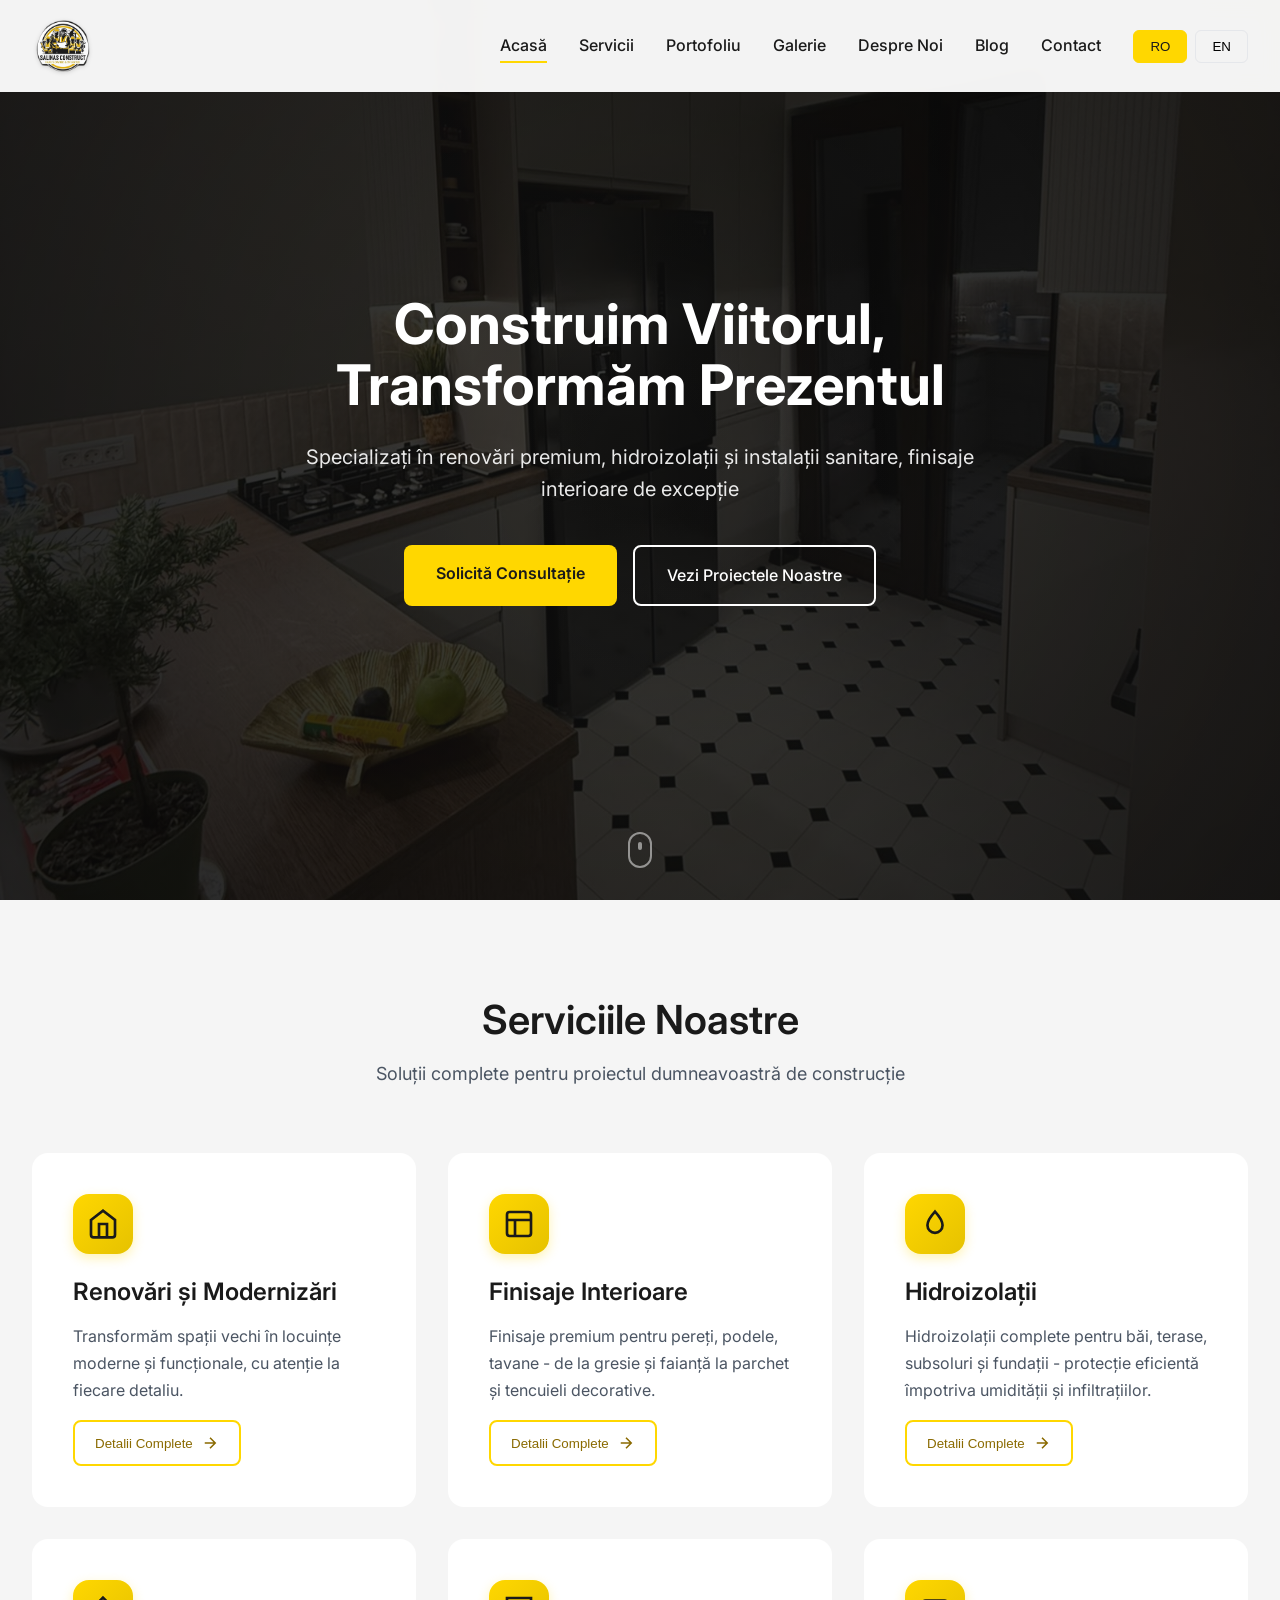
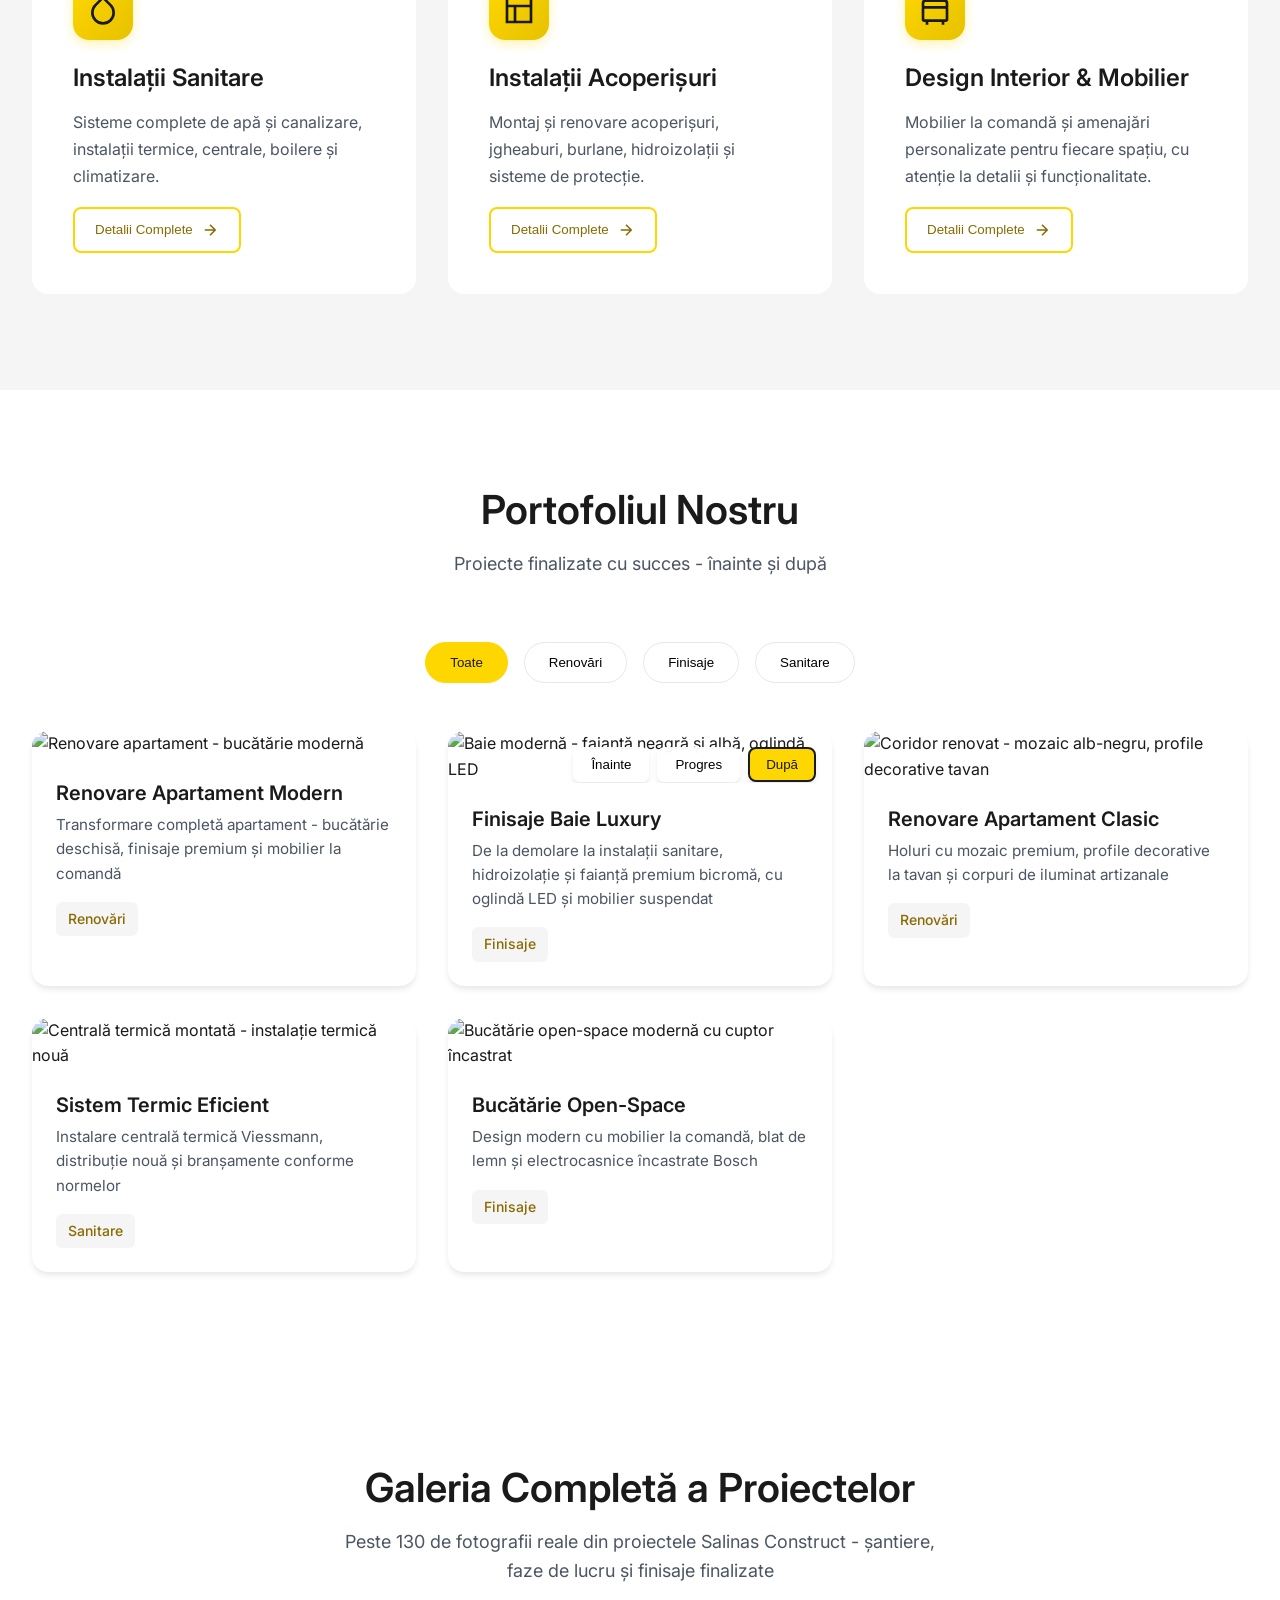
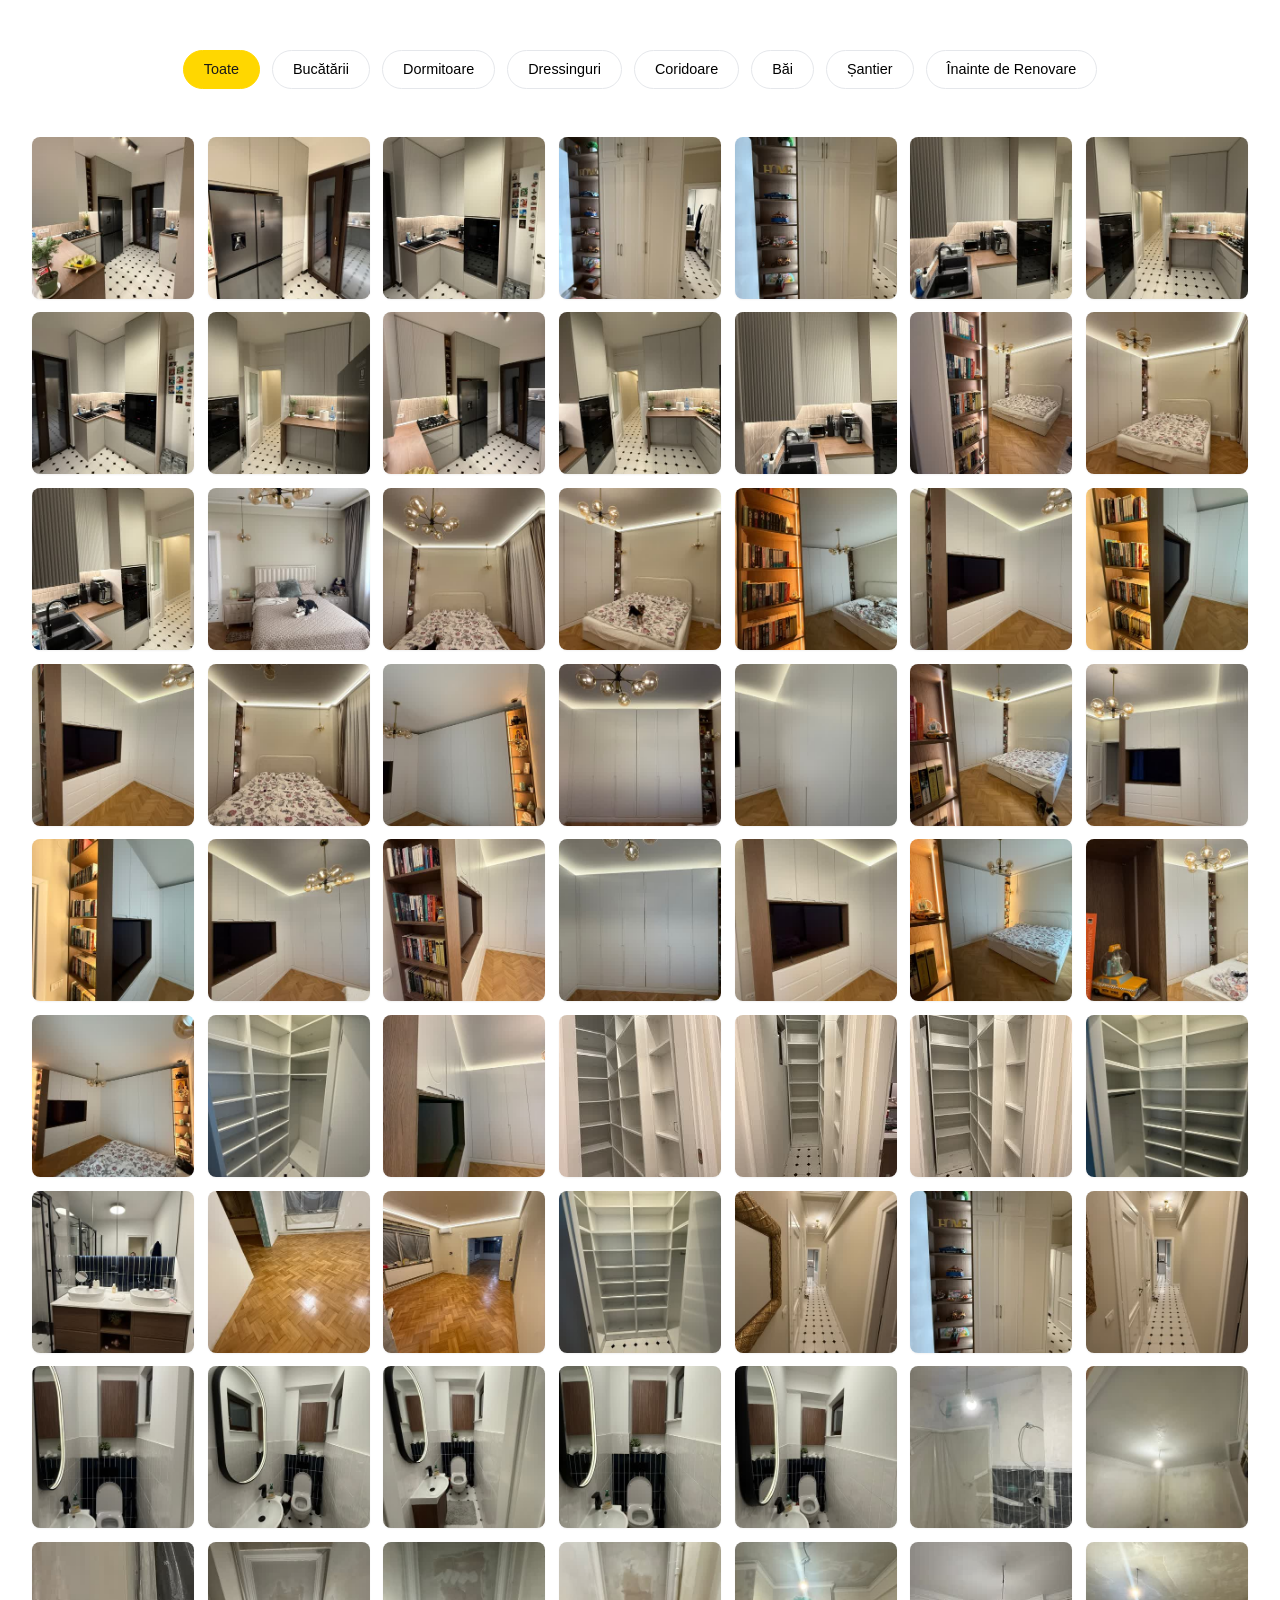
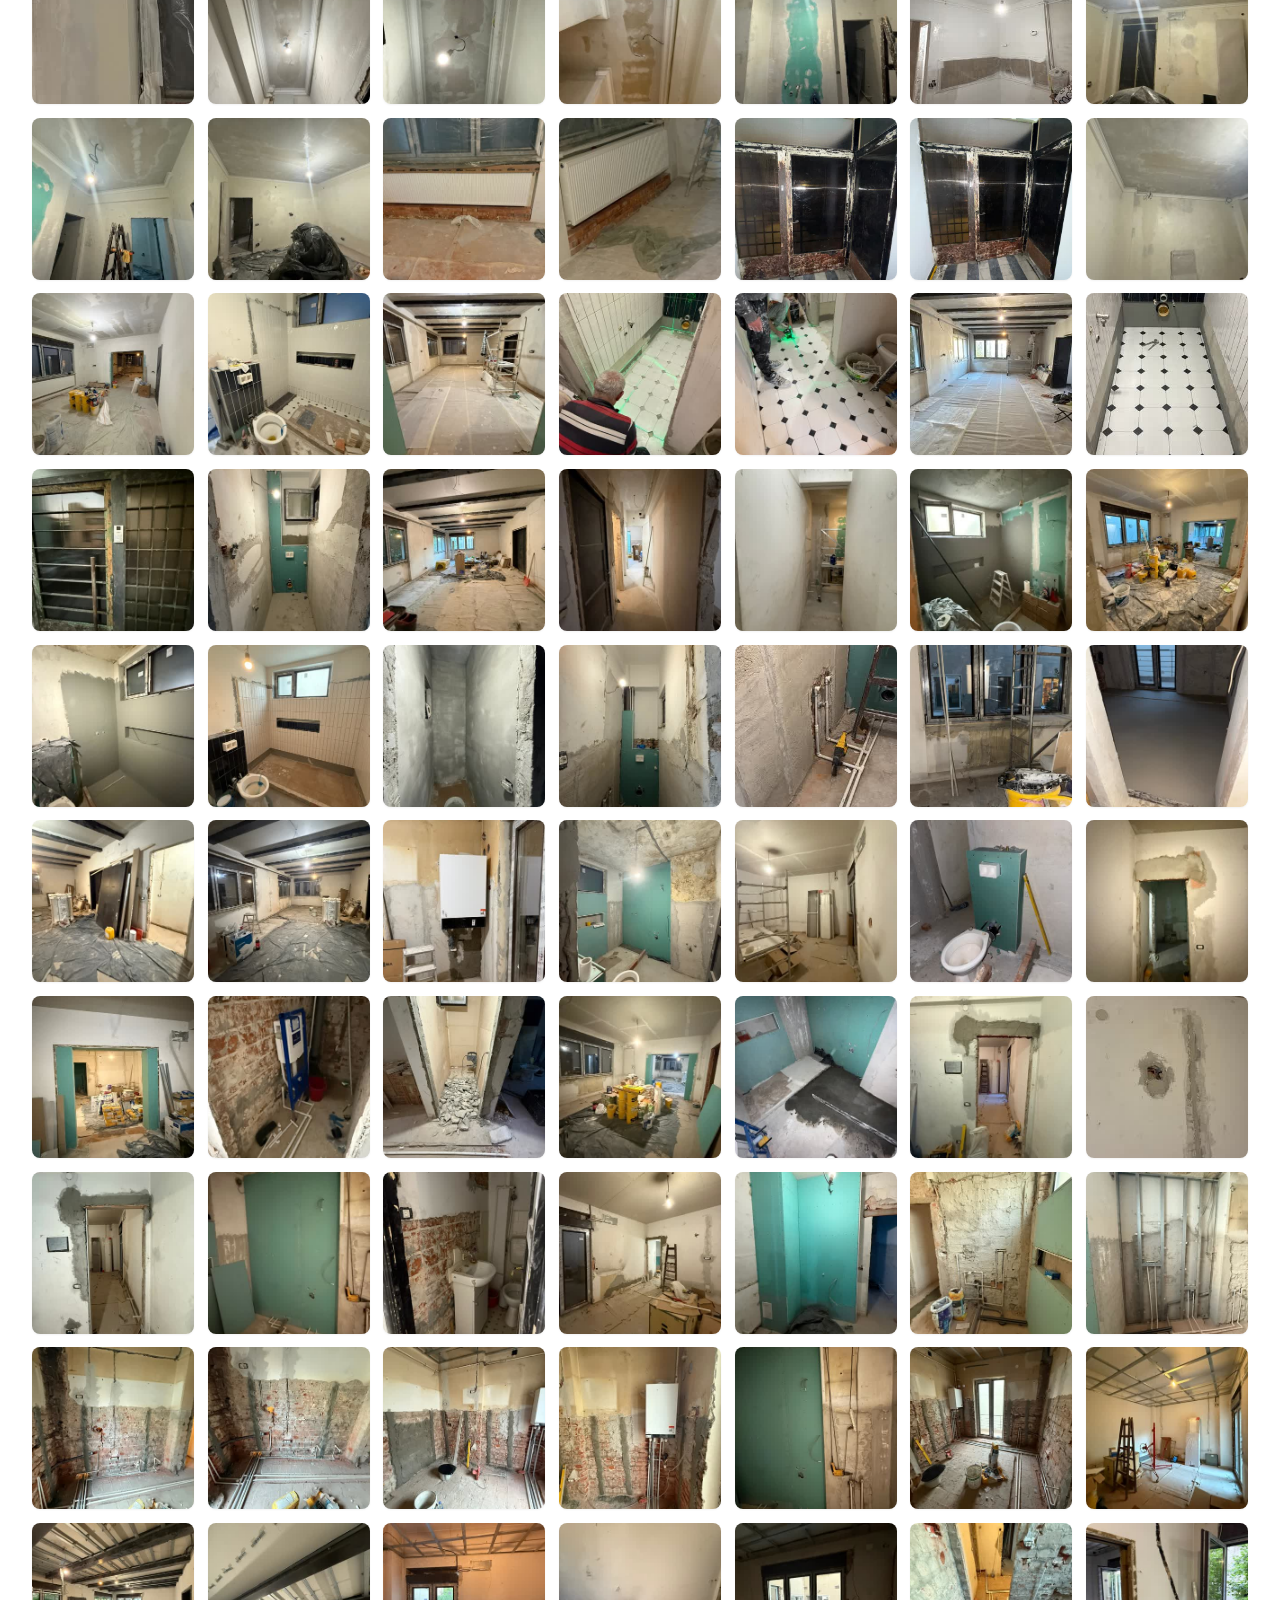
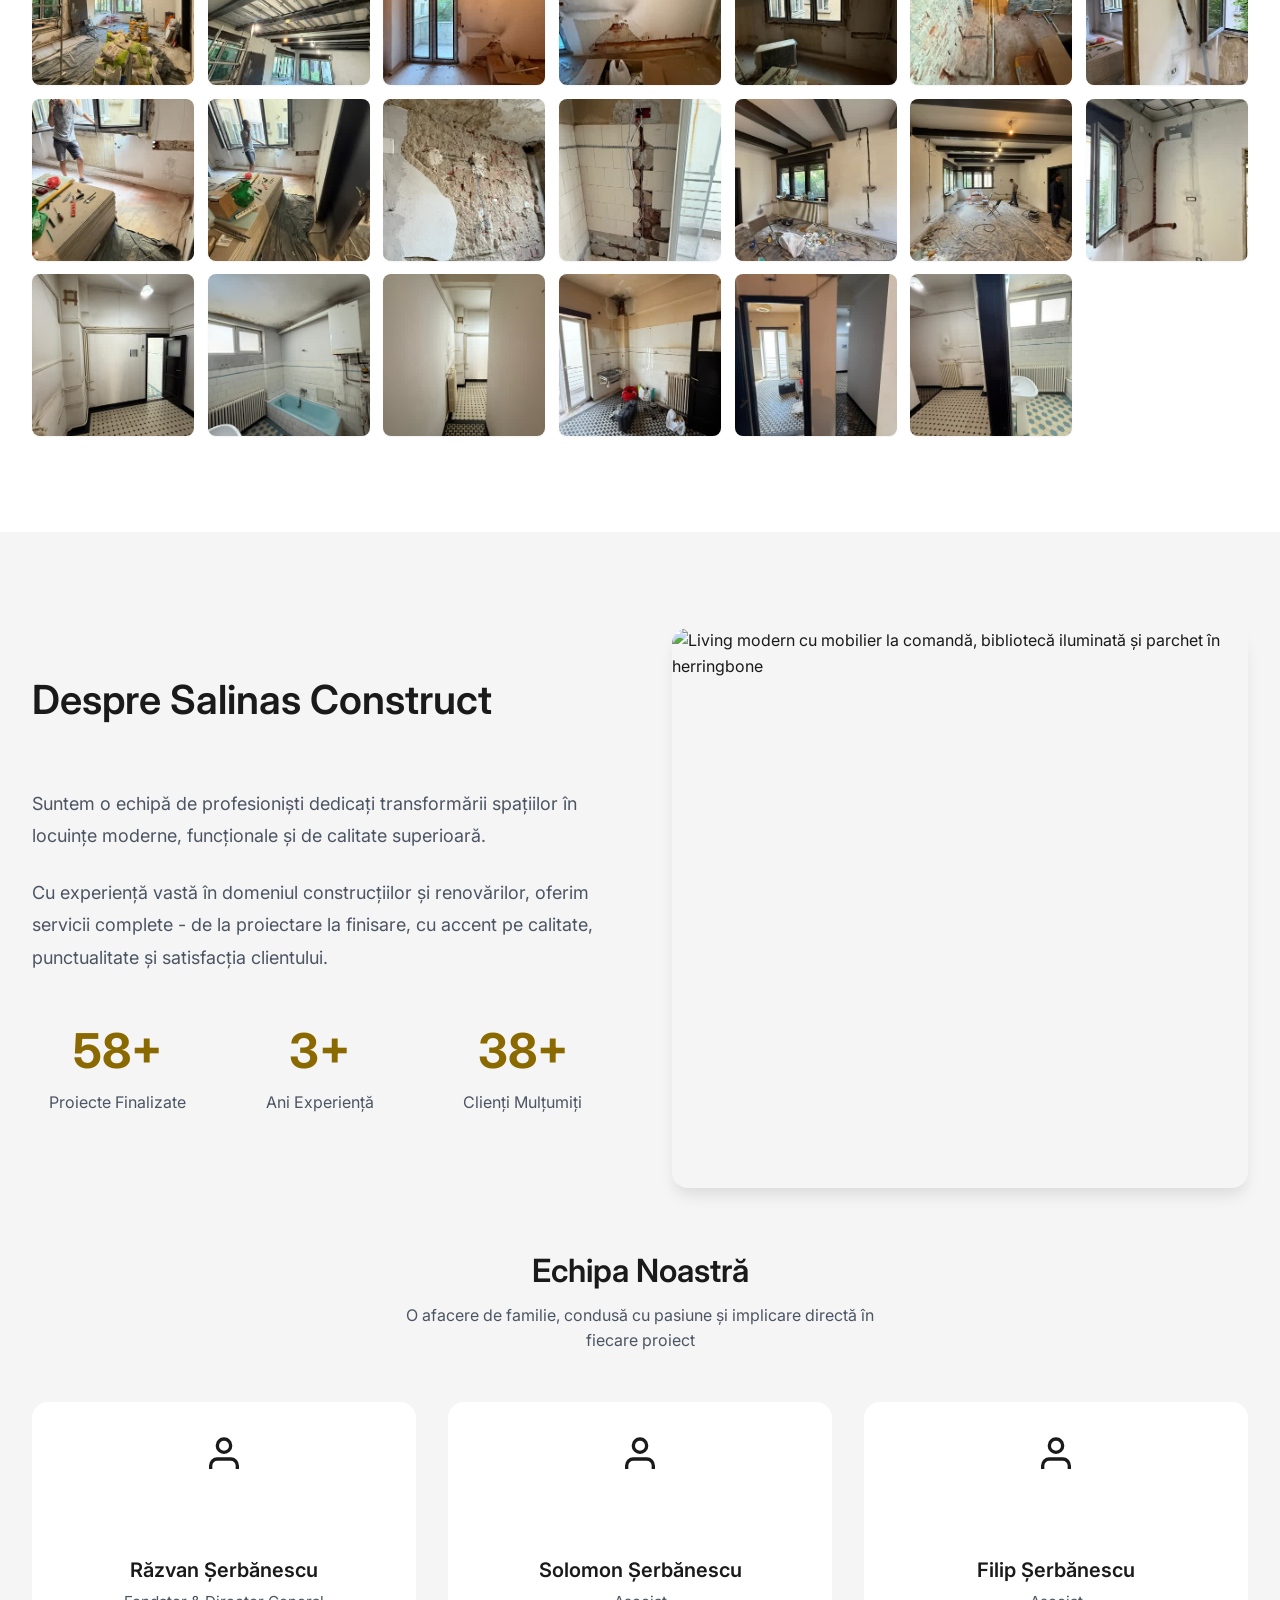
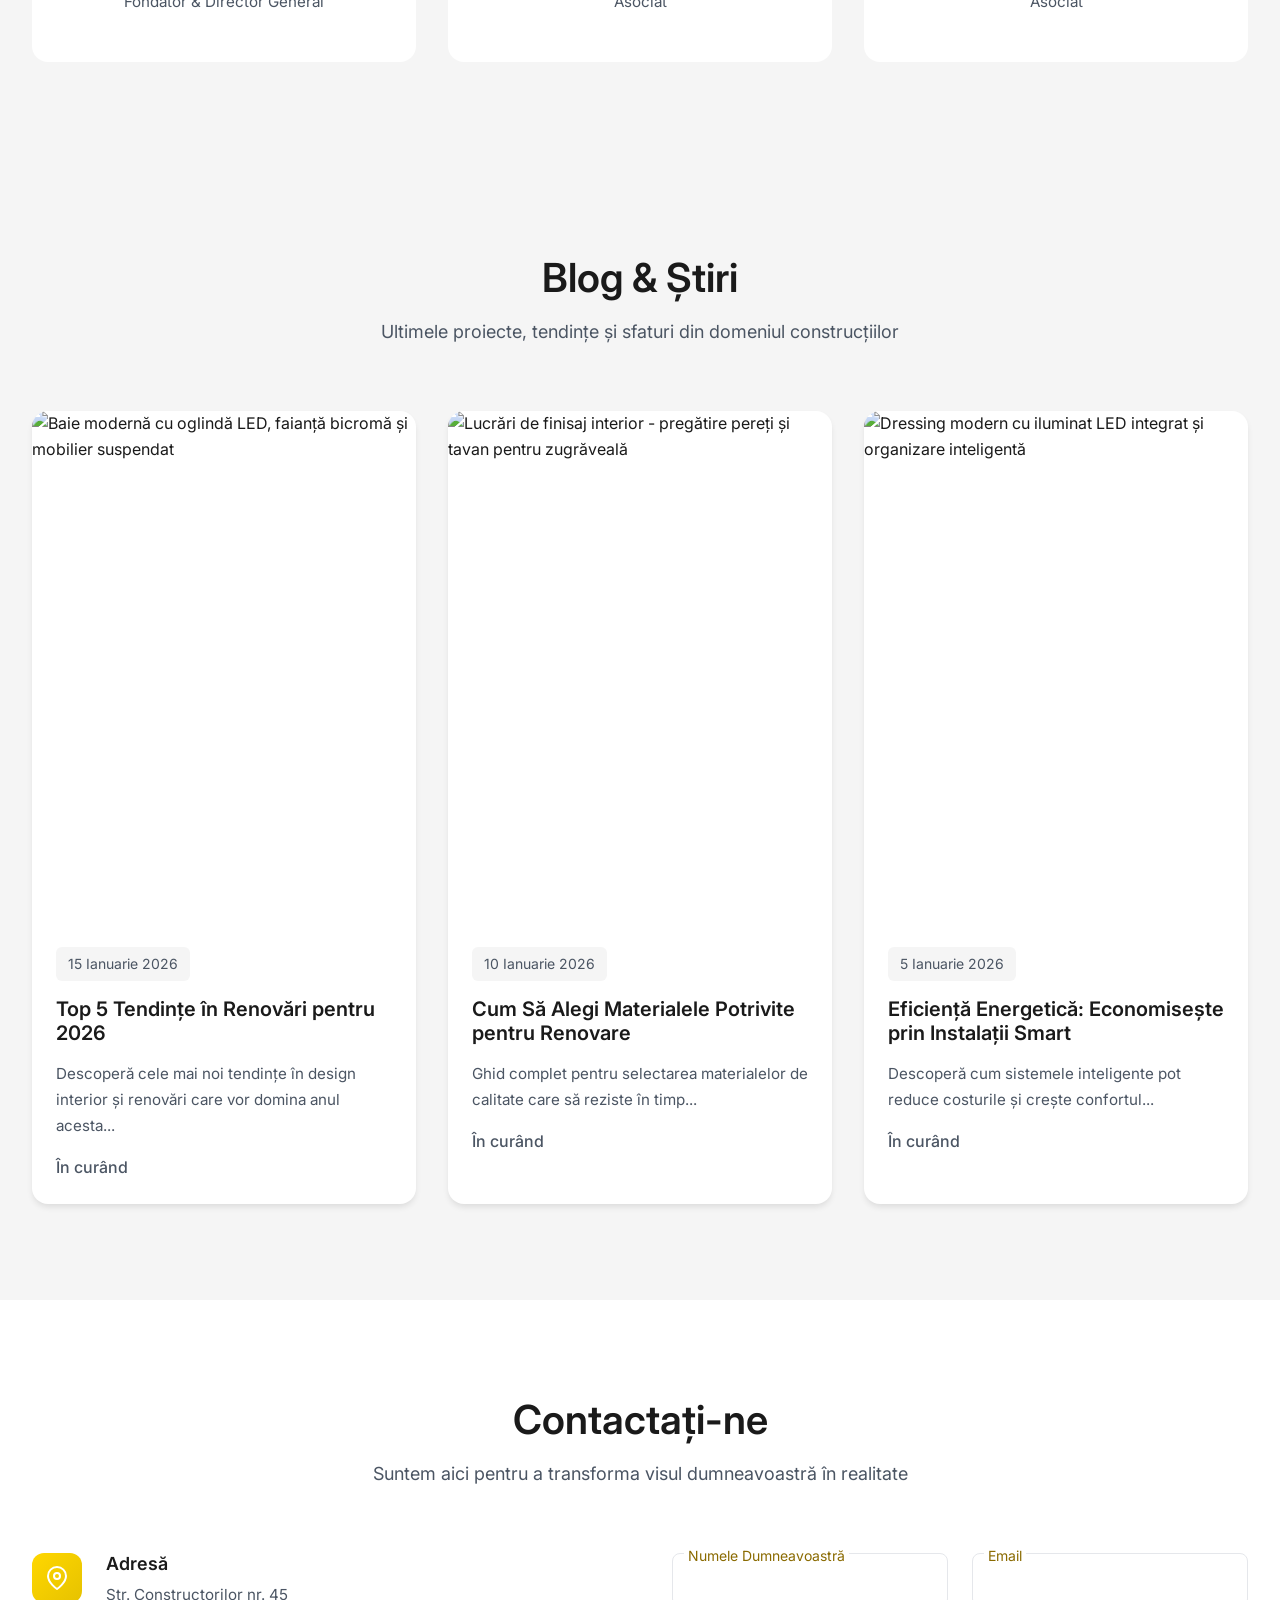
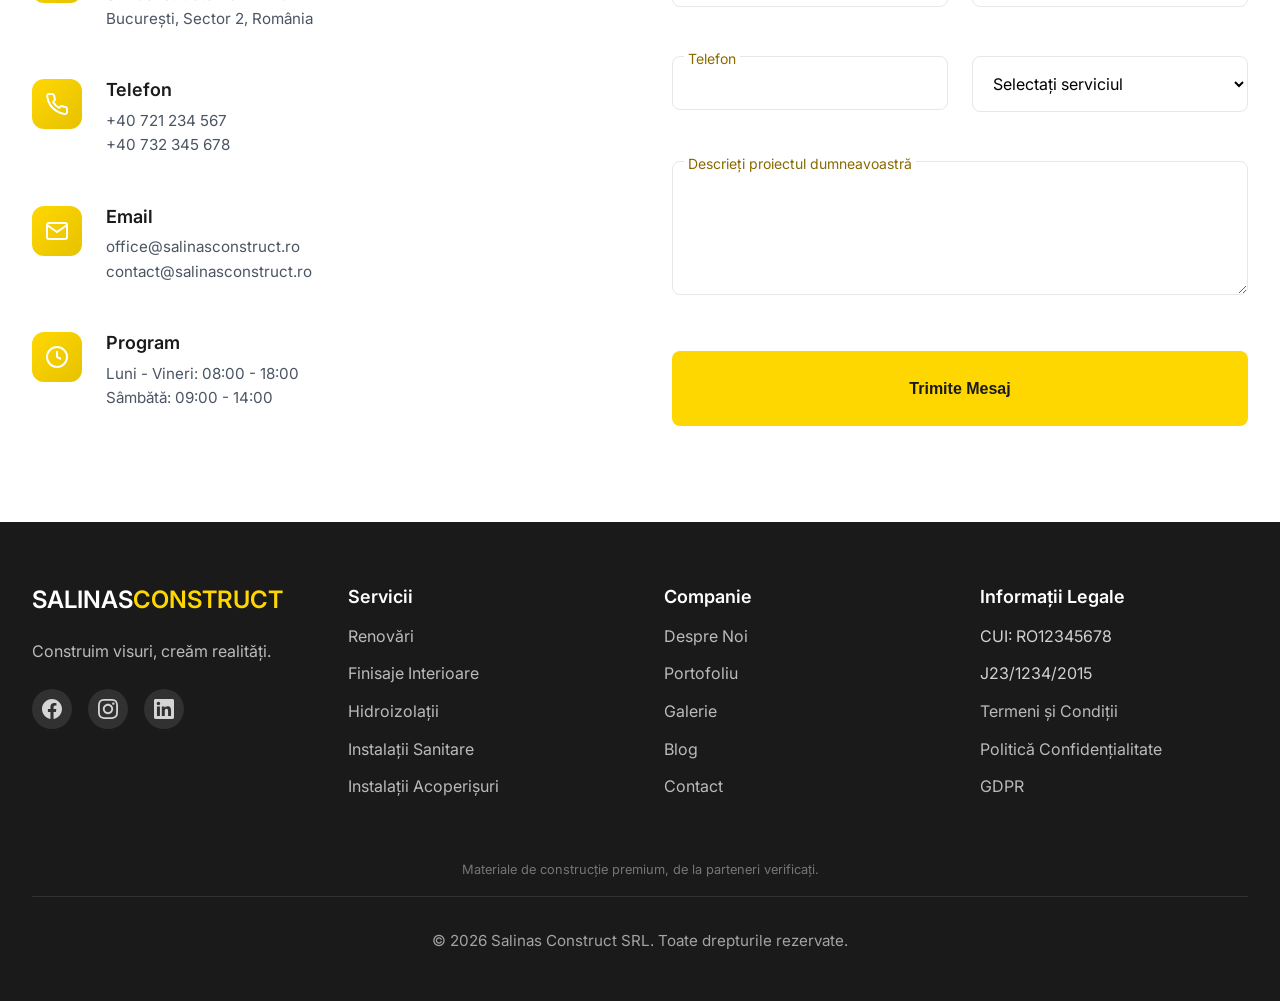
==== index.html @ 1bc03c6a "Major site overhaul: real hero photo, full gallery, honest content - Replace hero background and log" ====
<!DOCTYPE html>
<html lang="ro">
<head>
    <meta charset="UTF-8">
    <meta name="viewport" content="width=device-width, initial-scale=1.0">
    <meta name="description" content="Salinas Construct SRL - Companie de construcții specializată în renovări, hidroizolații, instalații sanitare și finisaje interioare de calitate superioară.">
    <title>Salinas Construct SRL | Construcții & Renovări Premium</title>
    <link rel="icon" type="image/png" href="assets/identity-transparent.png">
    <link rel="stylesheet" href="styles.css">
    <link rel="preconnect" href="https://fonts.googleapis.com">
    <link rel="preconnect" href="https://fonts.gstatic.com" crossorigin>
    <link href="https://fonts.googleapis.com/css2?family=Inter:wght@300;400;500;600;700&display=swap" rel="stylesheet">
</head>
<body>
    <!-- Navigation -->
    <nav class="navbar" id="navbar">
        <div class="container nav-container">
            <a href="#home" class="logo">
                <img src="assets/identity-transparent.png" alt="Salinas Construct SRL" class="logo-image">
            </a>
            <button class="mobile-menu-toggle" id="mobileMenuToggle">
                <span></span>
                <span></span>
                <span></span>
            </button>
            <ul class="nav-menu" id="navMenu">
                <li><a href="#home" class="nav-link active">Acasă</a></li>
                <li><a href="#services" class="nav-link">Servicii</a></li>
                <li><a href="#portfolio" class="nav-link">Portofoliu</a></li>
                <li><a href="#gallery" class="nav-link" data-lang-key="nav.gallery">Galerie</a></li>
                <li><a href="#about" class="nav-link">Despre Noi</a></li>
                <li><a href="#blog" class="nav-link">Blog</a></li>
                <li><a href="#contact" class="nav-link">Contact</a></li>
                <li class="lang-switcher">
                    <button class="lang-btn active" data-lang="ro">RO</button>
                    <button class="lang-btn" data-lang="en">EN</button>
                </li>
            </ul>
        </div>
    </nav>

    <!-- Hero Section -->
    <section class="hero" id="home">
        <div class="hero-overlay"></div>
        <div class="container hero-content">
            <h2 class="hero-title" data-lang-key="hero.title">Construim Viitorul, Transformăm Prezentul</h2>
            <p class="hero-subtitle" data-lang-key="hero.subtitle">Specializați în renovări premium, hidroizolații și instalații sanitare, finisaje interioare de excepție</p>
            <div class="hero-cta">
                <a href="#contact" class="btn btn-primary" data-lang-key="hero.cta1" onclick="openIntake(); return false;">Solicită Consultație</a>
                <a href="#portfolio" class="btn btn-secondary" data-lang-key="hero.cta2">Vezi Proiectele Noastre</a>
            </div>
        </div>
        <div class="scroll-indicator">
            <span></span>
        </div>
    </section>

    <!-- Services Section -->
    <section class="services" id="services">
        <div class="container">
            <div class="section-header">
                <h2 class="section-title" data-lang-key="services.title">Serviciile Noastre</h2>
                <p class="section-subtitle" data-lang-key="services.subtitle">Soluții complete pentru proiectul dumneavoastră de construcție</p>
            </div>
            <div class="services-grid">
                <div class="service-card" data-service="renovation" onclick="openServiceModal('renovation')">
                    <div class="service-icon">
                        <svg viewBox="0 0 24 24" fill="none" stroke="currentColor" stroke-width="2">
                            <path d="M3 9l9-7 9 7v11a2 2 0 0 1-2 2H5a2 2 0 0 1-2-2z"></path>
                            <polyline points="9 22 9 12 15 12 15 22"></polyline>
                        </svg>
                    </div>
                    <h3 data-lang-key="services.item1.title">Renovări și Modernizări</h3>
                    <p data-lang-key="services.item1.desc">Transformăm spații vechi în locuințe moderne și funcționale, cu atenție la fiecare detaliu.</p>
                    <button class="service-learn-more">
                        <span data-lang-key="services.learnmore">Detalii Complete</span>
                        <svg viewBox="0 0 24 24" fill="none" stroke="currentColor" stroke-width="2">
                            <path d="M5 12h14M12 5l7 7-7 7"/>
                        </svg>
                    </button>
                </div>
                <div class="service-card" data-service="interior" onclick="openServiceModal('interior')">
                    <div class="service-icon">
                        <svg viewBox="0 0 24 24" fill="none" stroke="currentColor" stroke-width="2">
                            <rect x="3" y="3" width="18" height="18" rx="2" ry="2"></rect>
                            <line x1="3" y1="9" x2="21" y2="9"></line>
                            <line x1="9" y1="21" x2="9" y2="9"></line>
                        </svg>
                    </div>
                    <h3 data-lang-key="services.item2.title">Finisaje Interioare</h3>
                    <p data-lang-key="services.item2.desc">Finisaje premium pentru pereți, podele, tavane - de la gresie și faianță la parchet și tencuieli decorative.</p>
                    <button class="service-learn-more">
                        <span data-lang-key="services.learnmore">Detalii Complete</span>
                        <svg viewBox="0 0 24 24" fill="none" stroke="currentColor" stroke-width="2">
                            <path d="M5 12h14M12 5l7 7-7 7"/>
                        </svg>
                    </button>
                </div>
                <div class="service-card" data-service="waterproofing" onclick="openServiceModal('waterproofing')">
                    <div class="service-icon">
                        <svg viewBox="0 0 24 24" fill="none" stroke="currentColor" stroke-width="2">
                            <path d="M12 2.69s5.66 6.13 5.66 10.31A5.66 5.66 0 0 1 12 18.66a5.66 5.66 0 0 1-5.66-5.66C6.34 8.82 12 2.69 12 2.69z"></path>
                        </svg>
                    </div>
                    <h3 data-lang-key="services.item3.title">Hidroizolații</h3>
                    <p data-lang-key="services.item3.desc">Hidroizolații complete pentru băi, terase, subsoluri și fundații - protecție eficientă împotriva umidității și infiltrațiilor.</p>
                    <button class="service-learn-more">
                        <span data-lang-key="services.learnmore">Detalii Complete</span>
                        <svg viewBox="0 0 24 24" fill="none" stroke="currentColor" stroke-width="2">
                            <path d="M5 12h14M12 5l7 7-7 7"/>
                        </svg>
                    </button>
                </div>
                <div class="service-card" data-service="plumbing" onclick="openServiceModal('plumbing')">
                    <div class="service-icon">
                        <svg viewBox="0 0 24 24" fill="none" stroke="currentColor" stroke-width="2">
                            <path d="M12 2.69l5.66 5.66a8 8 0 1 1-11.31 0z"></path>
                        </svg>
                    </div>
                    <h3 data-lang-key="services.item4.title">Instalații Sanitare</h3>
                    <p data-lang-key="services.item4.desc">Sisteme complete de apă și canalizare, instalații termice, centrale, boilere și climatizare.</p>
                    <button class="service-learn-more">
                        <span data-lang-key="services.learnmore">Detalii Complete</span>
                        <svg viewBox="0 0 24 24" fill="none" stroke="currentColor" stroke-width="2">
                            <path d="M5 12h14M12 5l7 7-7 7"/>
                        </svg>
                    </button>
                </div>
                <div class="service-card" data-service="roofing" onclick="openServiceModal('roofing')">
                    <div class="service-icon">
                        <svg viewBox="0 0 24 24" fill="none" stroke="currentColor" stroke-width="2">
                            <path d="M3 3h18v18H3z"></path>
                            <path d="M3 9h18"></path>
                            <path d="M9 21V9"></path>
                        </svg>
                    </div>
                    <h3 data-lang-key="services.item5.title">Instalații Acoperișuri</h3>
                    <p data-lang-key="services.item5.desc">Montaj și renovare acoperișuri, jgheaburi, burlane, hidroizolații și sisteme de protecție.</p>
                    <button class="service-learn-more">
                        <span data-lang-key="services.learnmore">Detalii Complete</span>
                        <svg viewBox="0 0 24 24" fill="none" stroke="currentColor" stroke-width="2">
                            <path d="M5 12h14M12 5l7 7-7 7"/>
                        </svg>
                    </button>
                </div>
                <div class="service-card" data-service="furniture" onclick="openServiceModal('furniture')">
                    <div class="service-icon">
                        <svg viewBox="0 0 24 24" fill="none" stroke="currentColor" stroke-width="2">
                            <rect x="3" y="10" width="18" height="10" rx="1" ry="1"></rect>
                            <line x1="6" y1="20" x2="6" y2="23"></line>
                            <line x1="18" y1="20" x2="18" y2="23"></line>
                            <path d="M3 10 V7 A2 2 0 0 1 5 5 H19 A2 2 0 0 1 21 7 V10"></path>
                        </svg>
                    </div>
                    <h3 data-lang-key="services.item6.title">Design Interior & Mobilier</h3>
                    <p data-lang-key="services.item6.desc">Mobilier la comandă și amenajări personalizate pentru fiecare spațiu, cu atenție la detalii și funcționalitate.</p>
                    <button class="service-learn-more">
                        <span data-lang-key="services.learnmore">Detalii Complete</span>
                        <svg viewBox="0 0 24 24" fill="none" stroke="currentColor" stroke-width="2">
                            <path d="M5 12h14M12 5l7 7-7 7"/>
                        </svg>
                    </button>
                </div>
            </div>
        </div>
    </section>

    <!-- Portfolio Section -->
    <section class="portfolio" id="portfolio">
        <div class="container">
            <div class="section-header">
                <h2 class="section-title" data-lang-key="portfolio.title">Portofoliul Nostru</h2>
                <p class="section-subtitle" data-lang-key="portfolio.subtitle">Proiecte finalizate cu succes - înainte și după</p>
                <!-- Note: only the "Finisaje Baie Luxury" card below currently has a verified before/after photo pair;
                     the other cards show a single finished photo until matching before shots are confirmed. -->
            </div>
            <div class="portfolio-filters">
                <button class="filter-btn active" data-filter="all" data-lang-key="portfolio.filter.all">Toate</button>
                <button class="filter-btn" data-filter="renovation" data-lang-key="portfolio.filter.renovation">Renovări</button>
                <button class="filter-btn" data-filter="interior" data-lang-key="portfolio.filter.interior">Finisaje</button>
                <button class="filter-btn" data-filter="plumbing" data-lang-key="portfolio.filter.plumbing">Sanitare</button>
                <!-- no roofing portfolio item exists yet; add filter button once a project photo is available -->
            </div>
            <div class="portfolio-grid">
                <!-- Project 1 - Renovare Apartament Modern -->
                <div class="portfolio-item" data-category="renovation">
                    <div class="portfolio-image-container">
                        <img src="assets/photos/finisaje-after/bucatarii/img_010.jpeg" alt="Renovare apartament - bucătărie modernă" class="portfolio-image" loading="lazy">
                    </div>
                    <div class="portfolio-info">
                        <h3>Renovare Apartament Modern</h3>
                        <p>Transformare completă apartament - bucătărie deschisă, finisaje premium și mobilier la comandă</p>
                        <span class="project-tag">Renovări</span>
                    </div>
                </div>

                <!-- Project 2 - Finisaje Baie Luxury -->
                <!-- Verified 3-stage sequence, all genuinely the same bathroom (same window, same toilet position):
                     before-demolari/img_095.jpeg (demolition/rough plumbing) -> santier/img_085.jpeg (sanitary
                     install + waterproofing render, pre-tile) -> the finished tiled result below. This used to be
                     split across two mismatched cards (one mislabeled "Instalație Electrică") - merged into one
                     honest before/progress/after story instead. -->
                <div class="portfolio-item" data-category="interior">
                    <div class="portfolio-image-container">
                        <img src="assets/photos/finisaje-after/bai/img_005.jpeg"
                             data-before-src="assets/photos/before-demolari/img_095.jpeg"
                             data-progres-src="assets/photos/santier/img_085.jpeg"
                             data-after-src="assets/photos/finisaje-after/bai/img_005.jpeg"
                             data-before-alt="Baie înainte de renovare - pereți decopertați și instalație sanitară în lucru"
                             data-progres-alt="Baie în lucru - instalație sanitară și hidroizolație aplicată, pregătită pentru faianță"
                             data-after-alt="Baie modernă - faianță neagră și albă, oglindă LED"
                             alt="Baie modernă - faianță neagră și albă, oglindă LED"
                             class="portfolio-image"
                             loading="lazy"
                             style="transition: opacity 0.25s ease;">
                        <div class="before-after-toggle" role="group" aria-label="Comparație stadii renovare">
                            <button type="button" class="toggle-btn" data-state="before" aria-pressed="false">Înainte</button>
                            <button type="button" class="toggle-btn" data-state="progres" aria-pressed="false">Progres</button>
                            <button type="button" class="toggle-btn active" data-state="after" aria-pressed="true">După</button>
                        </div>
                    </div>
                    <div class="portfolio-info">
                        <h3>Finisaje Baie Luxury</h3>
                        <p>De la demolare la instalații sanitare, hidroizolație și faianță premium bicromă, cu oglindă LED și mobilier suspendat</p>
                        <span class="project-tag">Finisaje</span>
                    </div>
                </div>

                <!-- Project 4 - Renovare Apartament Clasic -->
                <div class="portfolio-item" data-category="renovation">
                    <div class="portfolio-image-container">
                        <img src="assets/photos/finisaje-after/coridoare/img_001.jpeg" alt="Coridor renovat - mozaic alb-negru, profile decorative tavan" class="portfolio-image" loading="lazy">
                    </div>
                    <div class="portfolio-info">
                        <h3>Renovare Apartament Clasic</h3>
                        <p>Holuri cu mozaic premium, profile decorative la tavan și corpuri de iluminat artizanale</p>
                        <span class="project-tag">Renovări</span>
                    </div>
                </div>

                <!-- Project 5 - Centrală Termică -->
                <div class="portfolio-item" data-category="plumbing">
                    <div class="portfolio-image-container">
                        <img src="assets/photos/santier/img_094.jpeg" alt="Centrală termică montată - instalație termică nouă" class="portfolio-image" loading="lazy">
                    </div>
                    <div class="portfolio-info">
                        <h3>Sistem Termic Eficient</h3>
                        <p>Instalare centrală termică Viessmann, distribuție nouă și branșamente conforme normelor</p>
                        <span class="project-tag">Sanitare</span>
                    </div>
                </div>

                <!-- Project 6 - Bucătărie Open-Space -->
                <div class="portfolio-item" data-category="interior">
                    <div class="portfolio-image-container">
                        <img src="assets/photos/finisaje-after/bucatarii/img_020.jpeg" alt="Bucătărie open-space modernă cu cuptor încastrat" class="portfolio-image" loading="lazy">
                    </div>
                    <div class="portfolio-info">
                        <h3>Bucătărie Open-Space</h3>
                        <p>Design modern cu mobilier la comandă, blat de lemn și electrocasnice încastrate Bosch</p>
                        <span class="project-tag">Finisaje</span>
                    </div>
                </div>
            </div>
        </div>
    </section>

    <!-- Gallery Section: full showcase of all real project photos (139), separate from the curated Portfolio above -->
    <section class="gallery" id="gallery">
        <div class="container">
            <div class="section-header">
                <h2 class="section-title" data-lang-key="gallery.title">Galeria Completă a Proiectelor</h2>
                <p class="section-subtitle" data-lang-key="gallery.subtitle">Peste 130 de fotografii reale din proiectele Salinas Construct - șantiere, faze de lucru și finisaje finalizate</p>
            </div>
            <div class="gallery-filters">
                <button class="gallery-filter-btn active" data-gallery-filter="all" data-lang-key="gallery.filter.all">Toate</button>
                <button class="gallery-filter-btn" data-gallery-filter="bucatarii" data-lang-key="gallery.filter.bucatarii">Bucătării</button>
                <button class="gallery-filter-btn" data-gallery-filter="dormitoare" data-lang-key="gallery.filter.dormitoare">Dormitoare</button>
                <button class="gallery-filter-btn" data-gallery-filter="dressinguri" data-lang-key="gallery.filter.dressinguri">Dressinguri</button>
                <button class="gallery-filter-btn" data-gallery-filter="coridoare" data-lang-key="gallery.filter.coridoare">Coridoare</button>
                <button class="gallery-filter-btn" data-gallery-filter="bai" data-lang-key="gallery.filter.bai">Băi</button>
                <button class="gallery-filter-btn" data-gallery-filter="santier" data-lang-key="gallery.filter.santier">Șantier</button>
                <button class="gallery-filter-btn" data-gallery-filter="demolari" data-lang-key="gallery.filter.demolari">Înainte de Renovare</button>
            </div>
            <div class="gallery-grid" id="galleryGrid">
                <div class="gallery-item" data-gallery-category="bucatarii">
                    <img src="assets/photos/thumbs/finisaje-after/bucatarii/img_010.jpg" data-full="assets/photos/finisaje-after/bucatarii/img_010.jpeg" alt="Bucătărie finalizată - proiect Salinas Construct (1)" class="gallery-image" loading="lazy">
                </div>
                <div class="gallery-item" data-gallery-category="bucatarii">
                    <img src="assets/photos/thumbs/finisaje-after/bucatarii/img_011.jpg" data-full="assets/photos/finisaje-after/bucatarii/img_011.jpeg" alt="Bucătărie finalizată - proiect Salinas Construct (2)" class="gallery-image" loading="lazy">
                </div>
                <div class="gallery-item" data-gallery-category="bucatarii">
                    <img src="assets/photos/thumbs/finisaje-after/bucatarii/img_012.jpg" data-full="assets/photos/finisaje-after/bucatarii/img_012.jpeg" alt="Bucătărie finalizată - proiect Salinas Construct (3)" class="gallery-image" loading="lazy">
                </div>
                <div class="gallery-item" data-gallery-category="bucatarii">
                    <img src="assets/photos/thumbs/finisaje-after/bucatarii/img_013.jpg" data-full="assets/photos/finisaje-after/bucatarii/img_013.jpeg" alt="Bucătărie finalizată - proiect Salinas Construct (4)" class="gallery-image" loading="lazy">
                </div>
                <div class="gallery-item" data-gallery-category="bucatarii">
                    <img src="assets/photos/thumbs/finisaje-after/bucatarii/img_014.jpg" data-full="assets/photos/finisaje-after/bucatarii/img_014.jpeg" alt="Bucătărie finalizată - proiect Salinas Construct (5)" class="gallery-image" loading="lazy">
                </div>
                <div class="gallery-item" data-gallery-category="bucatarii">
                    <img src="assets/photos/thumbs/finisaje-after/bucatarii/img_015.jpg" data-full="assets/photos/finisaje-after/bucatarii/img_015.jpeg" alt="Bucătărie finalizată - proiect Salinas Construct (6)" class="gallery-image" loading="lazy">
                </div>
                <div class="gallery-item" data-gallery-category="bucatarii">
                    <img src="assets/photos/thumbs/finisaje-after/bucatarii/img_016.jpg" data-full="assets/photos/finisaje-after/bucatarii/img_016.jpeg" alt="Bucătărie finalizată - proiect Salinas Construct (7)" class="gallery-image" loading="lazy">
                </div>
                <div class="gallery-item" data-gallery-category="bucatarii">
                    <img src="assets/photos/thumbs/finisaje-after/bucatarii/img_017.jpg" data-full="assets/photos/finisaje-after/bucatarii/img_017.jpeg" alt="Bucătărie finalizată - proiect Salinas Construct (8)" class="gallery-image" loading="lazy">
                </div>
                <div class="gallery-item" data-gallery-category="bucatarii">
                    <img src="assets/photos/thumbs/finisaje-after/bucatarii/img_018.jpg" data-full="assets/photos/finisaje-after/bucatarii/img_018.jpeg" alt="Bucătărie finalizată - proiect Salinas Construct (9)" class="gallery-image" loading="lazy">
                </div>
                <div class="gallery-item" data-gallery-category="bucatarii">
                    <img src="assets/photos/thumbs/finisaje-after/bucatarii/img_019.jpg" data-full="assets/photos/finisaje-after/bucatarii/img_019.jpeg" alt="Bucătărie finalizată - proiect Salinas Construct (10)" class="gallery-image" loading="lazy">
                </div>
                <div class="gallery-item" data-gallery-category="bucatarii">
                    <img src="assets/photos/thumbs/finisaje-after/bucatarii/img_020.jpg" data-full="assets/photos/finisaje-after/bucatarii/img_020.jpeg" alt="Bucătărie finalizată - proiect Salinas Construct (11)" class="gallery-image" loading="lazy">
                </div>
                <div class="gallery-item" data-gallery-category="bucatarii">
                    <img src="assets/photos/thumbs/finisaje-after/bucatarii/img_021.jpg" data-full="assets/photos/finisaje-after/bucatarii/img_021.jpeg" alt="Bucătărie finalizată - proiect Salinas Construct (12)" class="gallery-image" loading="lazy">
                </div>
                <div class="gallery-item" data-gallery-category="bucatarii">
                    <img src="assets/photos/thumbs/finisaje-after/bucatarii/img_022.jpg" data-full="assets/photos/finisaje-after/bucatarii/img_022.jpeg" alt="Bucătărie finalizată - proiect Salinas Construct (13)" class="gallery-image" loading="lazy">
                </div>
                <div class="gallery-item" data-gallery-category="bucatarii">
                    <img src="assets/photos/thumbs/finisaje-after/bucatarii/img_023.jpg" data-full="assets/photos/finisaje-after/bucatarii/img_023.jpeg" alt="Bucătărie finalizată - proiect Salinas Construct (14)" class="gallery-image" loading="lazy">
                </div>
                <div class="gallery-item" data-gallery-category="bucatarii">
                    <img src="assets/photos/thumbs/finisaje-after/bucatarii/img_024.jpg" data-full="assets/photos/finisaje-after/bucatarii/img_024.jpeg" alt="Bucătărie finalizată - proiect Salinas Construct (15)" class="gallery-image" loading="lazy">
                </div>
                <div class="gallery-item" data-gallery-category="dormitoare">
                    <img src="assets/photos/thumbs/finisaje-after/dormitoare/img_008.jpg" data-full="assets/photos/finisaje-after/dormitoare/img_008.jpeg" alt="Dormitor finalizat - proiect Salinas Construct (1)" class="gallery-image" loading="lazy">
                </div>
                <div class="gallery-item" data-gallery-category="dormitoare">
                    <img src="assets/photos/thumbs/finisaje-after/dormitoare/img_025.jpg" data-full="assets/photos/finisaje-after/dormitoare/img_025.jpeg" alt="Dormitor finalizat - proiect Salinas Construct (2)" class="gallery-image" loading="lazy">
                </div>
                <div class="gallery-item" data-gallery-category="dormitoare">
                    <img src="assets/photos/thumbs/finisaje-after/dormitoare/img_026.jpg" data-full="assets/photos/finisaje-after/dormitoare/img_026.jpeg" alt="Dormitor finalizat - proiect Salinas Construct (3)" class="gallery-image" loading="lazy">
                </div>
                <div class="gallery-item" data-gallery-category="dormitoare">
                    <img src="assets/photos/thumbs/finisaje-after/dormitoare/img_027.jpg" data-full="assets/photos/finisaje-after/dormitoare/img_027.jpeg" alt="Dormitor finalizat - proiect Salinas Construct (4)" class="gallery-image" loading="lazy">
                </div>
                <div class="gallery-item" data-gallery-category="dormitoare">
                    <img src="assets/photos/thumbs/finisaje-after/dormitoare/img_028.jpg" data-full="assets/photos/finisaje-after/dormitoare/img_028.jpeg" alt="Dormitor finalizat - proiect Salinas Construct (5)" class="gallery-image" loading="lazy">
                </div>
                <div class="gallery-item" data-gallery-category="dormitoare">
                    <img src="assets/photos/thumbs/finisaje-after/dormitoare/img_029.jpg" data-full="assets/photos/finisaje-after/dormitoare/img_029.jpeg" alt="Dormitor finalizat - proiect Salinas Construct (6)" class="gallery-image" loading="lazy">
                </div>
                <div class="gallery-item" data-gallery-category="dormitoare">
                    <img src="assets/photos/thumbs/finisaje-after/dormitoare/img_030.jpg" data-full="assets/photos/finisaje-after/dormitoare/img_030.jpeg" alt="Dormitor finalizat - proiect Salinas Construct (7)" class="gallery-image" loading="lazy">
                </div>
                <div class="gallery-item" data-gallery-category="dormitoare">
                    <img src="assets/photos/thumbs/finisaje-after/dormitoare/img_031.jpg" data-full="assets/photos/finisaje-after/dormitoare/img_031.jpeg" alt="Dormitor finalizat - proiect Salinas Construct (8)" class="gallery-image" loading="lazy">
                </div>
                <div class="gallery-item" data-gallery-category="dormitoare">
                    <img src="assets/photos/thumbs/finisaje-after/dormitoare/img_032.jpg" data-full="assets/photos/finisaje-after/dormitoare/img_032.jpeg" alt="Dormitor finalizat - proiect Salinas Construct (9)" class="gallery-image" loading="lazy">
                </div>
                <div class="gallery-item" data-gallery-category="dormitoare">
                    <img src="assets/photos/thumbs/finisaje-after/dormitoare/img_033.jpg" data-full="assets/photos/finisaje-after/dormitoare/img_033.jpeg" alt="Dormitor finalizat - proiect Salinas Construct (10)" class="gallery-image" loading="lazy">
                </div>
                <div class="gallery-item" data-gallery-category="dormitoare">
                    <img src="assets/photos/thumbs/finisaje-after/dormitoare/img_034.jpg" data-full="assets/photos/finisaje-after/dormitoare/img_034.jpeg" alt="Dormitor finalizat - proiect Salinas Construct (11)" class="gallery-image" loading="lazy">
                </div>
                <div class="gallery-item" data-gallery-category="dormitoare">
                    <img src="assets/photos/thumbs/finisaje-after/dormitoare/img_035.jpg" data-full="assets/photos/finisaje-after/dormitoare/img_035.jpeg" alt="Dormitor finalizat - proiect Salinas Construct (12)" class="gallery-image" loading="lazy">
                </div>
                <div class="gallery-item" data-gallery-category="dormitoare">
                    <img src="assets/photos/thumbs/finisaje-after/dormitoare/img_036.jpg" data-full="assets/photos/finisaje-after/dormitoare/img_036.jpeg" alt="Dormitor finalizat - proiect Salinas Construct (13)" class="gallery-image" loading="lazy">
                </div>
                <div class="gallery-item" data-gallery-category="dormitoare">
                    <img src="assets/photos/thumbs/finisaje-after/dormitoare/img_037.jpg" data-full="assets/photos/finisaje-after/dormitoare/img_037.jpeg" alt="Dormitor finalizat - proiect Salinas Construct (14)" class="gallery-image" loading="lazy">
                </div>
                <div class="gallery-item" data-gallery-category="dormitoare">
                    <img src="assets/photos/thumbs/finisaje-after/dormitoare/img_038.jpg" data-full="assets/photos/finisaje-after/dormitoare/img_038.jpeg" alt="Dormitor finalizat - proiect Salinas Construct (15)" class="gallery-image" loading="lazy">
                </div>
                <div class="gallery-item" data-gallery-category="dressinguri">
                    <img src="assets/photos/thumbs/finisaje-after/dressinguri/img_039.jpg" data-full="assets/photos/finisaje-after/dressinguri/img_039.jpeg" alt="Dressing finalizat - proiect Salinas Construct (1)" class="gallery-image" loading="lazy">
                </div>
                <div class="gallery-item" data-gallery-category="dressinguri">
                    <img src="assets/photos/thumbs/finisaje-after/dressinguri/img_040.jpg" data-full="assets/photos/finisaje-after/dressinguri/img_040.jpeg" alt="Dressing finalizat - proiect Salinas Construct (2)" class="gallery-image" loading="lazy">
                </div>
                <div class="gallery-item" data-gallery-category="dressinguri">
                    <img src="assets/photos/thumbs/finisaje-after/dressinguri/img_041.jpg" data-full="assets/photos/finisaje-after/dressinguri/img_041.jpeg" alt="Dressing finalizat - proiect Salinas Construct (3)" class="gallery-image" loading="lazy">
                </div>
                <div class="gallery-item" data-gallery-category="dressinguri">
                    <img src="assets/photos/thumbs/finisaje-after/dressinguri/img_042.jpg" data-full="assets/photos/finisaje-after/dressinguri/img_042.jpeg" alt="Dressing finalizat - proiect Salinas Construct (4)" class="gallery-image" loading="lazy">
                </div>
                <div class="gallery-item" data-gallery-category="dressinguri">
                    <img src="assets/photos/thumbs/finisaje-after/dressinguri/img_043.jpg" data-full="assets/photos/finisaje-after/dressinguri/img_043.jpeg" alt="Dressing finalizat - proiect Salinas Construct (5)" class="gallery-image" loading="lazy">
                </div>
                <div class="gallery-item" data-gallery-category="dressinguri">
                    <img src="assets/photos/thumbs/finisaje-after/dressinguri/img_044.jpg" data-full="assets/photos/finisaje-after/dressinguri/img_044.jpeg" alt="Dressing finalizat - proiect Salinas Construct (6)" class="gallery-image" loading="lazy">
                </div>
                <div class="gallery-item" data-gallery-category="dressinguri">
                    <img src="assets/photos/thumbs/finisaje-after/dressinguri/img_045.jpg" data-full="assets/photos/finisaje-after/dressinguri/img_045.jpeg" alt="Dressing finalizat - proiect Salinas Construct (7)" class="gallery-image" loading="lazy">
                </div>
                <div class="gallery-item" data-gallery-category="dressinguri">
                    <img src="assets/photos/thumbs/finisaje-after/dressinguri/img_046.jpg" data-full="assets/photos/finisaje-after/dressinguri/img_046.jpeg" alt="Dressing finalizat - proiect Salinas Construct (8)" class="gallery-image" loading="lazy">
                </div>
                <div class="gallery-item" data-gallery-category="dressinguri">
                    <img src="assets/photos/thumbs/finisaje-after/dressinguri/img_047.jpg" data-full="assets/photos/finisaje-after/dressinguri/img_047.jpeg" alt="Dressing finalizat - proiect Salinas Construct (9)" class="gallery-image" loading="lazy">
                </div>
                <div class="gallery-item" data-gallery-category="dressinguri">
                    <img src="assets/photos/thumbs/finisaje-after/dressinguri/img_048.jpg" data-full="assets/photos/finisaje-after/dressinguri/img_048.jpeg" alt="Dressing finalizat - proiect Salinas Construct (10)" class="gallery-image" loading="lazy">
                </div>
                <div class="gallery-item" data-gallery-category="dressinguri">
                    <img src="assets/photos/thumbs/finisaje-after/dressinguri/img_049.jpg" data-full="assets/photos/finisaje-after/dressinguri/img_049.jpeg" alt="Dressing finalizat - proiect Salinas Construct (11)" class="gallery-image" loading="lazy">
                </div>
                <div class="gallery-item" data-gallery-category="dressinguri">
                    <img src="assets/photos/thumbs/finisaje-after/dressinguri/img_050.jpg" data-full="assets/photos/finisaje-after/dressinguri/img_050.jpeg" alt="Dressing finalizat - proiect Salinas Construct (12)" class="gallery-image" loading="lazy">
                </div>
                <div class="gallery-item" data-gallery-category="dressinguri">
                    <img src="assets/photos/thumbs/finisaje-after/dressinguri/img_051.jpg" data-full="assets/photos/finisaje-after/dressinguri/img_051.jpeg" alt="Dressing finalizat - proiect Salinas Construct (13)" class="gallery-image" loading="lazy">
                </div>
                <div class="gallery-item" data-gallery-category="dressinguri">
                    <img src="assets/photos/thumbs/finisaje-after/dressinguri/img_052.jpg" data-full="assets/photos/finisaje-after/dressinguri/img_052.jpeg" alt="Dressing finalizat - proiect Salinas Construct (14)" class="gallery-image" loading="lazy">
                </div>
                <div class="gallery-item" data-gallery-category="dressinguri">
                    <img src="assets/photos/thumbs/finisaje-after/dressinguri/img_053.jpg" data-full="assets/photos/finisaje-after/dressinguri/img_053.jpeg" alt="Dressing finalizat - proiect Salinas Construct (15)" class="gallery-image" loading="lazy">
                </div>
                <div class="gallery-item" data-gallery-category="dressinguri">
                    <img src="assets/photos/thumbs/finisaje-after/dressinguri/img_054.jpg" data-full="assets/photos/finisaje-after/dressinguri/img_054.jpeg" alt="Dressing finalizat - proiect Salinas Construct (16)" class="gallery-image" loading="lazy">
                </div>
                <div class="gallery-item" data-gallery-category="coridoare">
                    <img src="assets/photos/thumbs/finisaje-after/coridoare/img_001.jpg" data-full="assets/photos/finisaje-after/coridoare/img_001.jpeg" alt="Coridor finalizat - proiect Salinas Construct (1)" class="gallery-image" loading="lazy">
                </div>
                <div class="gallery-item" data-gallery-category="coridoare">
                    <img src="assets/photos/thumbs/finisaje-after/coridoare/img_002.jpg" data-full="assets/photos/finisaje-after/coridoare/img_002.jpeg" alt="Coridor finalizat - proiect Salinas Construct (2)" class="gallery-image" loading="lazy">
                </div>
                <div class="gallery-item" data-gallery-category="coridoare">
                    <img src="assets/photos/thumbs/finisaje-after/coridoare/img_003.jpg" data-full="assets/photos/finisaje-after/coridoare/img_003.jpeg" alt="Coridor finalizat - proiect Salinas Construct (3)" class="gallery-image" loading="lazy">
                </div>
                <div class="gallery-item" data-gallery-category="coridoare">
                    <img src="assets/photos/thumbs/finisaje-after/coridoare/img_004.jpg" data-full="assets/photos/finisaje-after/coridoare/img_004.jpeg" alt="Coridor finalizat - proiect Salinas Construct (4)" class="gallery-image" loading="lazy">
                </div>
                <div class="gallery-item" data-gallery-category="bai">
                    <img src="assets/photos/thumbs/finisaje-after/bai/img_005.jpg" data-full="assets/photos/finisaje-after/bai/img_005.jpeg" alt="Baie finalizată - proiect Salinas Construct (1)" class="gallery-image" loading="lazy">
                </div>
                <div class="gallery-item" data-gallery-category="bai">
                    <img src="assets/photos/thumbs/finisaje-after/bai/img_006.jpg" data-full="assets/photos/finisaje-after/bai/img_006.jpeg" alt="Baie finalizată - proiect Salinas Construct (2)" class="gallery-image" loading="lazy">
                </div>
                <div class="gallery-item" data-gallery-category="bai">
                    <img src="assets/photos/thumbs/finisaje-after/bai/img_007.jpg" data-full="assets/photos/finisaje-after/bai/img_007.jpeg" alt="Baie finalizată - proiect Salinas Construct (3)" class="gallery-image" loading="lazy">
                </div>
                <div class="gallery-item" data-gallery-category="bai">
                    <img src="assets/photos/thumbs/finisaje-after/bai/img_009.jpg" data-full="assets/photos/finisaje-after/bai/img_009.jpeg" alt="Baie finalizată - proiect Salinas Construct (4)" class="gallery-image" loading="lazy">
                </div>
                <div class="gallery-item" data-gallery-category="santier">
                    <img src="assets/photos/thumbs/santier/img_055.jpg" data-full="assets/photos/santier/img_055.jpeg" alt="Lucrări în șantier - proiect Salinas Construct (1)" class="gallery-image" loading="lazy">
                </div>
                <div class="gallery-item" data-gallery-category="santier">
                    <img src="assets/photos/thumbs/santier/img_056.jpg" data-full="assets/photos/santier/img_056.jpeg" alt="Lucrări în șantier - proiect Salinas Construct (2)" class="gallery-image" loading="lazy">
                </div>
                <div class="gallery-item" data-gallery-category="santier">
                    <img src="assets/photos/thumbs/santier/img_057.jpg" data-full="assets/photos/santier/img_057.jpeg" alt="Lucrări în șantier - proiect Salinas Construct (3)" class="gallery-image" loading="lazy">
                </div>
                <div class="gallery-item" data-gallery-category="santier">
                    <img src="assets/photos/thumbs/santier/img_058.jpg" data-full="assets/photos/santier/img_058.jpeg" alt="Lucrări în șantier - proiect Salinas Construct (4)" class="gallery-image" loading="lazy">
                </div>
                <div class="gallery-item" data-gallery-category="santier">
                    <img src="assets/photos/thumbs/santier/img_059.jpg" data-full="assets/photos/santier/img_059.jpeg" alt="Lucrări în șantier - proiect Salinas Construct (5)" class="gallery-image" loading="lazy">
                </div>
                <div class="gallery-item" data-gallery-category="santier">
                    <img src="assets/photos/thumbs/santier/img_060.jpg" data-full="assets/photos/santier/img_060.jpeg" alt="Lucrări în șantier - proiect Salinas Construct (6)" class="gallery-image" loading="lazy">
                </div>
                <div class="gallery-item" data-gallery-category="santier">
                    <img src="assets/photos/thumbs/santier/img_061.jpg" data-full="assets/photos/santier/img_061.jpeg" alt="Lucrări în șantier - proiect Salinas Construct (7)" class="gallery-image" loading="lazy">
                </div>
                <div class="gallery-item" data-gallery-category="santier">
                    <img src="assets/photos/thumbs/santier/img_062.jpg" data-full="assets/photos/santier/img_062.jpeg" alt="Lucrări în șantier - proiect Salinas Construct (8)" class="gallery-image" loading="lazy">
                </div>
                <div class="gallery-item" data-gallery-category="santier">
                    <img src="assets/photos/thumbs/santier/img_063.jpg" data-full="assets/photos/santier/img_063.jpeg" alt="Lucrări în șantier - proiect Salinas Construct (9)" class="gallery-image" loading="lazy">
                </div>
                <div class="gallery-item" data-gallery-category="santier">
                    <img src="assets/photos/thumbs/santier/img_064.jpg" data-full="assets/photos/santier/img_064.jpeg" alt="Lucrări în șantier - proiect Salinas Construct (10)" class="gallery-image" loading="lazy">
                </div>
                <div class="gallery-item" data-gallery-category="santier">
                    <img src="assets/photos/thumbs/santier/img_065.jpg" data-full="assets/photos/santier/img_065.jpeg" alt="Lucrări în șantier - proiect Salinas Construct (11)" class="gallery-image" loading="lazy">
                </div>
                <div class="gallery-item" data-gallery-category="santier">
                    <img src="assets/photos/thumbs/santier/img_066.jpg" data-full="assets/photos/santier/img_066.jpeg" alt="Lucrări în șantier - proiect Salinas Construct (12)" class="gallery-image" loading="lazy">
                </div>
                <div class="gallery-item" data-gallery-category="santier">
                    <img src="assets/photos/thumbs/santier/img_067.jpg" data-full="assets/photos/santier/img_067.jpeg" alt="Lucrări în șantier - proiect Salinas Construct (13)" class="gallery-image" loading="lazy">
                </div>
                <div class="gallery-item" data-gallery-category="santier">
                    <img src="assets/photos/thumbs/santier/img_068.jpg" data-full="assets/photos/santier/img_068.jpeg" alt="Lucrări în șantier - proiect Salinas Construct (14)" class="gallery-image" loading="lazy">
                </div>
                <div class="gallery-item" data-gallery-category="santier">
                    <img src="assets/photos/thumbs/santier/img_069.jpg" data-full="assets/photos/santier/img_069.jpeg" alt="Lucrări în șantier - proiect Salinas Construct (15)" class="gallery-image" loading="lazy">
                </div>
                <div class="gallery-item" data-gallery-category="santier">
                    <img src="assets/photos/thumbs/santier/img_070.jpg" data-full="assets/photos/santier/img_070.jpeg" alt="Lucrări în șantier - proiect Salinas Construct (16)" class="gallery-image" loading="lazy">
                </div>
                <div class="gallery-item" data-gallery-category="santier">
                    <img src="assets/photos/thumbs/santier/img_071.jpg" data-full="assets/photos/santier/img_071.jpeg" alt="Lucrări în șantier - proiect Salinas Construct (17)" class="gallery-image" loading="lazy">
                </div>
                <div class="gallery-item" data-gallery-category="santier">
                    <img src="assets/photos/thumbs/santier/img_072.jpg" data-full="assets/photos/santier/img_072.jpeg" alt="Lucrări în șantier - proiect Salinas Construct (18)" class="gallery-image" loading="lazy">
                </div>
                <div class="gallery-item" data-gallery-category="santier">
                    <img src="assets/photos/thumbs/santier/img_073.jpg" data-full="assets/photos/santier/img_073.jpeg" alt="Lucrări în șantier - proiect Salinas Construct (19)" class="gallery-image" loading="lazy">
                </div>
                <div class="gallery-item" data-gallery-category="santier">
                    <img src="assets/photos/thumbs/santier/img_074.jpg" data-full="assets/photos/santier/img_074.jpeg" alt="Lucrări în șantier - proiect Salinas Construct (20)" class="gallery-image" loading="lazy">
                </div>
                <div class="gallery-item" data-gallery-category="santier">
                    <img src="assets/photos/thumbs/santier/img_075.jpg" data-full="assets/photos/santier/img_075.jpeg" alt="Lucrări în șantier - proiect Salinas Construct (21)" class="gallery-image" loading="lazy">
                </div>
                <div class="gallery-item" data-gallery-category="santier">
                    <img src="assets/photos/thumbs/santier/img_076.jpg" data-full="assets/photos/santier/img_076.jpeg" alt="Lucrări în șantier - proiect Salinas Construct (22)" class="gallery-image" loading="lazy">
                </div>
                <div class="gallery-item" data-gallery-category="santier">
                    <img src="assets/photos/thumbs/santier/img_077.jpg" data-full="assets/photos/santier/img_077.jpeg" alt="Lucrări în șantier - proiect Salinas Construct (23)" class="gallery-image" loading="lazy">
                </div>
                <div class="gallery-item" data-gallery-category="santier">
                    <img src="assets/photos/thumbs/santier/img_078.jpg" data-full="assets/photos/santier/img_078.jpeg" alt="Lucrări în șantier - proiect Salinas Construct (24)" class="gallery-image" loading="lazy">
                </div>
                <div class="gallery-item" data-gallery-category="santier">
                    <img src="assets/photos/thumbs/santier/img_079.jpg" data-full="assets/photos/santier/img_079.jpeg" alt="Lucrări în șantier - proiect Salinas Construct (25)" class="gallery-image" loading="lazy">
                </div>
                <div class="gallery-item" data-gallery-category="santier">
                    <img src="assets/photos/thumbs/santier/img_080.jpg" data-full="assets/photos/santier/img_080.jpeg" alt="Lucrări în șantier - proiect Salinas Construct (26)" class="gallery-image" loading="lazy">
                </div>
                <div class="gallery-item" data-gallery-category="santier">
                    <img src="assets/photos/thumbs/santier/img_081.jpg" data-full="assets/photos/santier/img_081.jpeg" alt="Lucrări în șantier - proiect Salinas Construct (27)" class="gallery-image" loading="lazy">
                </div>
                <div class="gallery-item" data-gallery-category="santier">
                    <img src="assets/photos/thumbs/santier/img_082.jpg" data-full="assets/photos/santier/img_082.jpeg" alt="Lucrări în șantier - proiect Salinas Construct (28)" class="gallery-image" loading="lazy">
                </div>
                <div class="gallery-item" data-gallery-category="santier">
                    <img src="assets/photos/thumbs/santier/img_083.jpg" data-full="assets/photos/santier/img_083.jpeg" alt="Lucrări în șantier - proiect Salinas Construct (29)" class="gallery-image" loading="lazy">
                </div>
                <div class="gallery-item" data-gallery-category="santier">
                    <img src="assets/photos/thumbs/santier/img_084.jpg" data-full="assets/photos/santier/img_084.jpeg" alt="Lucrări în șantier - proiect Salinas Construct (30)" class="gallery-image" loading="lazy">
                </div>
                <div class="gallery-item" data-gallery-category="santier">
                    <img src="assets/photos/thumbs/santier/img_085.jpg" data-full="assets/photos/santier/img_085.jpeg" alt="Lucrări în șantier - proiect Salinas Construct (31)" class="gallery-image" loading="lazy">
                </div>
                <div class="gallery-item" data-gallery-category="santier">
                    <img src="assets/photos/thumbs/santier/img_086.jpg" data-full="assets/photos/santier/img_086.jpeg" alt="Lucrări în șantier - proiect Salinas Construct (32)" class="gallery-image" loading="lazy">
                </div>
                <div class="gallery-item" data-gallery-category="santier">
                    <img src="assets/photos/thumbs/santier/img_087.jpg" data-full="assets/photos/santier/img_087.jpeg" alt="Lucrări în șantier - proiect Salinas Construct (33)" class="gallery-image" loading="lazy">
                </div>
                <div class="gallery-item" data-gallery-category="santier">
                    <img src="assets/photos/thumbs/santier/img_088.jpg" data-full="assets/photos/santier/img_088.jpeg" alt="Lucrări în șantier - proiect Salinas Construct (34)" class="gallery-image" loading="lazy">
                </div>
                <div class="gallery-item" data-gallery-category="santier">
                    <img src="assets/photos/thumbs/santier/img_089.jpg" data-full="assets/photos/santier/img_089.jpeg" alt="Lucrări în șantier - proiect Salinas Construct (35)" class="gallery-image" loading="lazy">
                </div>
                <div class="gallery-item" data-gallery-category="santier">
                    <img src="assets/photos/thumbs/santier/img_090.jpg" data-full="assets/photos/santier/img_090.jpeg" alt="Lucrări în șantier - proiect Salinas Construct (36)" class="gallery-image" loading="lazy">
                </div>
                <div class="gallery-item" data-gallery-category="santier">
                    <img src="assets/photos/thumbs/santier/img_091.jpg" data-full="assets/photos/santier/img_091.jpeg" alt="Lucrări în șantier - proiect Salinas Construct (37)" class="gallery-image" loading="lazy">
                </div>
                <div class="gallery-item" data-gallery-category="santier">
                    <img src="assets/photos/thumbs/santier/img_092.jpg" data-full="assets/photos/santier/img_092.jpeg" alt="Lucrări în șantier - proiect Salinas Construct (38)" class="gallery-image" loading="lazy">
                </div>
                <div class="gallery-item" data-gallery-category="santier">
                    <img src="assets/photos/thumbs/santier/img_093.jpg" data-full="assets/photos/santier/img_093.jpeg" alt="Lucrări în șantier - proiect Salinas Construct (39)" class="gallery-image" loading="lazy">
                </div>
                <div class="gallery-item" data-gallery-category="santier">
                    <img src="assets/photos/thumbs/santier/img_094.jpg" data-full="assets/photos/santier/img_094.jpeg" alt="Lucrări în șantier - proiect Salinas Construct (40)" class="gallery-image" loading="lazy">
                </div>
                <div class="gallery-item" data-gallery-category="demolari">
                    <img src="assets/photos/thumbs/before-demolari/img_095.jpg" data-full="assets/photos/before-demolari/img_095.jpeg" alt="Spațiu înainte de renovare - proiect Salinas Construct (1)" class="gallery-image" loading="lazy">
                </div>
                <div class="gallery-item" data-gallery-category="demolari">
                    <img src="assets/photos/thumbs/before-demolari/img_096.jpg" data-full="assets/photos/before-demolari/img_096.jpeg" alt="Spațiu înainte de renovare - proiect Salinas Construct (2)" class="gallery-image" loading="lazy">
                </div>
                <div class="gallery-item" data-gallery-category="demolari">
                    <img src="assets/photos/thumbs/before-demolari/img_097.jpg" data-full="assets/photos/before-demolari/img_097.jpeg" alt="Spațiu înainte de renovare - proiect Salinas Construct (3)" class="gallery-image" loading="lazy">
                </div>
                <div class="gallery-item" data-gallery-category="demolari">
                    <img src="assets/photos/thumbs/before-demolari/img_098.jpg" data-full="assets/photos/before-demolari/img_098.jpeg" alt="Spațiu înainte de renovare - proiect Salinas Construct (4)" class="gallery-image" loading="lazy">
                </div>
                <div class="gallery-item" data-gallery-category="demolari">
                    <img src="assets/photos/thumbs/before-demolari/img_099.jpg" data-full="assets/photos/before-demolari/img_099.jpeg" alt="Spațiu înainte de renovare - proiect Salinas Construct (5)" class="gallery-image" loading="lazy">
                </div>
                <div class="gallery-item" data-gallery-category="demolari">
                    <img src="assets/photos/thumbs/before-demolari/img_100.jpg" data-full="assets/photos/before-demolari/img_100.jpeg" alt="Spațiu înainte de renovare - proiect Salinas Construct (6)" class="gallery-image" loading="lazy">
                </div>
                <div class="gallery-item" data-gallery-category="demolari">
                    <img src="assets/photos/thumbs/before-demolari/img_101.jpg" data-full="assets/photos/before-demolari/img_101.jpeg" alt="Spațiu înainte de renovare - proiect Salinas Construct (7)" class="gallery-image" loading="lazy">
                </div>
                <div class="gallery-item" data-gallery-category="demolari">
                    <img src="assets/photos/thumbs/before-demolari/img_102.jpg" data-full="assets/photos/before-demolari/img_102.jpeg" alt="Spațiu înainte de renovare - proiect Salinas Construct (8)" class="gallery-image" loading="lazy">
                </div>
                <div class="gallery-item" data-gallery-category="demolari">
                    <img src="assets/photos/thumbs/before-demolari/img_103.jpg" data-full="assets/photos/before-demolari/img_103.jpeg" alt="Spațiu înainte de renovare - proiect Salinas Construct (9)" class="gallery-image" loading="lazy">
                </div>
                <div class="gallery-item" data-gallery-category="demolari">
                    <img src="assets/photos/thumbs/before-demolari/img_104.jpg" data-full="assets/photos/before-demolari/img_104.jpeg" alt="Spațiu înainte de renovare - proiect Salinas Construct (10)" class="gallery-image" loading="lazy">
                </div>
                <div class="gallery-item" data-gallery-category="demolari">
                    <img src="assets/photos/thumbs/before-demolari/img_105.jpg" data-full="assets/photos/before-demolari/img_105.jpeg" alt="Spațiu înainte de renovare - proiect Salinas Construct (11)" class="gallery-image" loading="lazy">
                </div>
                <div class="gallery-item" data-gallery-category="demolari">
                    <img src="assets/photos/thumbs/before-demolari/img_106.jpg" data-full="assets/photos/before-demolari/img_106.jpeg" alt="Spațiu înainte de renovare - proiect Salinas Construct (12)" class="gallery-image" loading="lazy">
                </div>
                <div class="gallery-item" data-gallery-category="demolari">
                    <img src="assets/photos/thumbs/before-demolari/img_107.jpg" data-full="assets/photos/before-demolari/img_107.jpeg" alt="Spațiu înainte de renovare - proiect Salinas Construct (13)" class="gallery-image" loading="lazy">
                </div>
                <div class="gallery-item" data-gallery-category="demolari">
                    <img src="assets/photos/thumbs/before-demolari/img_108.jpg" data-full="assets/photos/before-demolari/img_108.jpeg" alt="Spațiu înainte de renovare - proiect Salinas Construct (14)" class="gallery-image" loading="lazy">
                </div>
                <div class="gallery-item" data-gallery-category="demolari">
                    <img src="assets/photos/thumbs/before-demolari/img_109.jpg" data-full="assets/photos/before-demolari/img_109.jpeg" alt="Spațiu înainte de renovare - proiect Salinas Construct (15)" class="gallery-image" loading="lazy">
                </div>
                <div class="gallery-item" data-gallery-category="demolari">
                    <img src="assets/photos/thumbs/before-demolari/img_110.jpg" data-full="assets/photos/before-demolari/img_110.jpeg" alt="Spațiu înainte de renovare - proiect Salinas Construct (16)" class="gallery-image" loading="lazy">
                </div>
                <div class="gallery-item" data-gallery-category="demolari">
                    <img src="assets/photos/thumbs/before-demolari/img_111.jpg" data-full="assets/photos/before-demolari/img_111.jpeg" alt="Spațiu înainte de renovare - proiect Salinas Construct (17)" class="gallery-image" loading="lazy">
                </div>
                <div class="gallery-item" data-gallery-category="demolari">
                    <img src="assets/photos/thumbs/before-demolari/img_112.jpg" data-full="assets/photos/before-demolari/img_112.jpeg" alt="Spațiu înainte de renovare - proiect Salinas Construct (18)" class="gallery-image" loading="lazy">
                </div>
                <div class="gallery-item" data-gallery-category="demolari">
                    <img src="assets/photos/thumbs/before-demolari/img_113.jpg" data-full="assets/photos/before-demolari/img_113.jpeg" alt="Spațiu înainte de renovare - proiect Salinas Construct (19)" class="gallery-image" loading="lazy">
                </div>
                <div class="gallery-item" data-gallery-category="demolari">
                    <img src="assets/photos/thumbs/before-demolari/img_114.jpg" data-full="assets/photos/before-demolari/img_114.jpeg" alt="Spațiu înainte de renovare - proiect Salinas Construct (20)" class="gallery-image" loading="lazy">
                </div>
                <div class="gallery-item" data-gallery-category="demolari">
                    <img src="assets/photos/thumbs/before-demolari/img_115.jpg" data-full="assets/photos/before-demolari/img_115.jpeg" alt="Spațiu înainte de renovare - proiect Salinas Construct (21)" class="gallery-image" loading="lazy">
                </div>
                <div class="gallery-item" data-gallery-category="demolari">
                    <img src="assets/photos/thumbs/before-demolari/img_116.jpg" data-full="assets/photos/before-demolari/img_116.jpeg" alt="Spațiu înainte de renovare - proiect Salinas Construct (22)" class="gallery-image" loading="lazy">
                </div>
                <div class="gallery-item" data-gallery-category="demolari">
                    <img src="assets/photos/thumbs/before-demolari/img_117.jpg" data-full="assets/photos/before-demolari/img_117.jpeg" alt="Spațiu înainte de renovare - proiect Salinas Construct (23)" class="gallery-image" loading="lazy">
                </div>
                <div class="gallery-item" data-gallery-category="demolari">
                    <img src="assets/photos/thumbs/before-demolari/img_118.jpg" data-full="assets/photos/before-demolari/img_118.jpeg" alt="Spațiu înainte de renovare - proiect Salinas Construct (24)" class="gallery-image" loading="lazy">
                </div>
                <div class="gallery-item" data-gallery-category="demolari">
                    <img src="assets/photos/thumbs/before-demolari/img_119.jpg" data-full="assets/photos/before-demolari/img_119.jpeg" alt="Spațiu înainte de renovare - proiect Salinas Construct (25)" class="gallery-image" loading="lazy">
                </div>
                <div class="gallery-item" data-gallery-category="demolari">
                    <img src="assets/photos/thumbs/before-demolari/img_120.jpg" data-full="assets/photos/before-demolari/img_120.jpeg" alt="Spațiu înainte de renovare - proiect Salinas Construct (26)" class="gallery-image" loading="lazy">
                </div>
                <div class="gallery-item" data-gallery-category="demolari">
                    <img src="assets/photos/thumbs/before-demolari/img_121.jpg" data-full="assets/photos/before-demolari/img_121.jpeg" alt="Spațiu înainte de renovare - proiect Salinas Construct (27)" class="gallery-image" loading="lazy">
                </div>
                <div class="gallery-item" data-gallery-category="demolari">
                    <img src="assets/photos/thumbs/before-demolari/img_122.jpg" data-full="assets/photos/before-demolari/img_122.jpeg" alt="Spațiu înainte de renovare - proiect Salinas Construct (28)" class="gallery-image" loading="lazy">
                </div>
                <div class="gallery-item" data-gallery-category="demolari">
                    <img src="assets/photos/thumbs/before-demolari/img_123.jpg" data-full="assets/photos/before-demolari/img_123.jpeg" alt="Spațiu înainte de renovare - proiect Salinas Construct (29)" class="gallery-image" loading="lazy">
                </div>
                <div class="gallery-item" data-gallery-category="demolari">
                    <img src="assets/photos/thumbs/before-demolari/img_124.jpg" data-full="assets/photos/before-demolari/img_124.jpeg" alt="Spațiu înainte de renovare - proiect Salinas Construct (30)" class="gallery-image" loading="lazy">
                </div>
                <div class="gallery-item" data-gallery-category="demolari">
                    <img src="assets/photos/thumbs/before-demolari/img_125.jpg" data-full="assets/photos/before-demolari/img_125.jpeg" alt="Spațiu înainte de renovare - proiect Salinas Construct (31)" class="gallery-image" loading="lazy">
                </div>
                <div class="gallery-item" data-gallery-category="demolari">
                    <img src="assets/photos/thumbs/before-demolari/img_126.jpg" data-full="assets/photos/before-demolari/img_126.jpeg" alt="Spațiu înainte de renovare - proiect Salinas Construct (32)" class="gallery-image" loading="lazy">
                </div>
                <div class="gallery-item" data-gallery-category="demolari">
                    <img src="assets/photos/thumbs/before-demolari/img_127.jpg" data-full="assets/photos/before-demolari/img_127.jpeg" alt="Spațiu înainte de renovare - proiect Salinas Construct (33)" class="gallery-image" loading="lazy">
                </div>
                <div class="gallery-item" data-gallery-category="demolari">
                    <img src="assets/photos/thumbs/before-demolari/img_128.jpg" data-full="assets/photos/before-demolari/img_128.jpeg" alt="Spațiu înainte de renovare - proiect Salinas Construct (34)" class="gallery-image" loading="lazy">
                </div>
                <div class="gallery-item" data-gallery-category="demolari">
                    <img src="assets/photos/thumbs/before-demolari/img_129.jpg" data-full="assets/photos/before-demolari/img_129.jpeg" alt="Spațiu înainte de renovare - proiect Salinas Construct (35)" class="gallery-image" loading="lazy">
                </div>
                <div class="gallery-item" data-gallery-category="demolari">
                    <img src="assets/photos/thumbs/before-demolari/img_130.jpg" data-full="assets/photos/before-demolari/img_130.jpeg" alt="Spațiu înainte de renovare - proiect Salinas Construct (36)" class="gallery-image" loading="lazy">
                </div>
                <div class="gallery-item" data-gallery-category="demolari">
                    <img src="assets/photos/thumbs/before-demolari/img_131.jpg" data-full="assets/photos/before-demolari/img_131.jpeg" alt="Spațiu înainte de renovare - proiect Salinas Construct (37)" class="gallery-image" loading="lazy">
                </div>
                <div class="gallery-item" data-gallery-category="demolari">
                    <img src="assets/photos/thumbs/before-demolari/img_132.jpg" data-full="assets/photos/before-demolari/img_132.jpeg" alt="Spațiu înainte de renovare - proiect Salinas Construct (38)" class="gallery-image" loading="lazy">
                </div>
                <div class="gallery-item" data-gallery-category="demolari">
                    <img src="assets/photos/thumbs/before-demolari/img_133.jpg" data-full="assets/photos/before-demolari/img_133.jpeg" alt="Spațiu înainte de renovare - proiect Salinas Construct (39)" class="gallery-image" loading="lazy">
                </div>
                <div class="gallery-item" data-gallery-category="demolari">
                    <img src="assets/photos/thumbs/before-demolari/img_134.jpg" data-full="assets/photos/before-demolari/img_134.jpeg" alt="Spațiu înainte de renovare - proiect Salinas Construct (40)" class="gallery-image" loading="lazy">
                </div>
                <div class="gallery-item" data-gallery-category="demolari">
                    <img src="assets/photos/thumbs/before-demolari/img_135.jpg" data-full="assets/photos/before-demolari/img_135.jpeg" alt="Spațiu înainte de renovare - proiect Salinas Construct (41)" class="gallery-image" loading="lazy">
                </div>
                <div class="gallery-item" data-gallery-category="demolari">
                    <img src="assets/photos/thumbs/before-demolari/img_136.jpg" data-full="assets/photos/before-demolari/img_136.jpeg" alt="Spațiu înainte de renovare - proiect Salinas Construct (42)" class="gallery-image" loading="lazy">
                </div>
                <div class="gallery-item" data-gallery-category="demolari">
                    <img src="assets/photos/thumbs/before-demolari/img_137.jpg" data-full="assets/photos/before-demolari/img_137.jpeg" alt="Spațiu înainte de renovare - proiect Salinas Construct (43)" class="gallery-image" loading="lazy">
                </div>
                <div class="gallery-item" data-gallery-category="demolari">
                    <img src="assets/photos/thumbs/before-demolari/img_138.jpg" data-full="assets/photos/before-demolari/img_138.jpeg" alt="Spațiu înainte de renovare - proiect Salinas Construct (44)" class="gallery-image" loading="lazy">
                </div>
                <div class="gallery-item" data-gallery-category="demolari">
                    <img src="assets/photos/thumbs/before-demolari/img_139.jpg" data-full="assets/photos/before-demolari/img_139.jpeg" alt="Spațiu înainte de renovare - proiect Salinas Construct (45)" class="gallery-image" loading="lazy">
                </div>
            </div>
        </div>
    </section>

    <!-- About Section -->
    <section class="about" id="about">
        <div class="container">
            <div class="about-content">
                <div class="about-text">
                    <div class="section-header">
                        <h2 class="section-title" data-lang-key="about.title">Despre Salinas Construct</h2>
                    </div>
                    <p data-lang-key="about.intro">Suntem o echipă de profesioniști dedicați transformării spațiilor în locuințe moderne, funcționale și de calitate superioară.</p>
                    <p data-lang-key="about.mission">Cu experiență vastă în domeniul construcțiilor și renovărilor, oferim servicii complete - de la proiectare la finisare, cu accent pe calitate, punctualitate și satisfacția clientului.</p>

                    <div class="stats-grid">
                        <div class="stat-item">
                            <h3>150+</h3>
                            <p data-lang-key="about.stat1">Proiecte Finalizate</p>
                        </div>
                        <div class="stat-item">
                            <h3>10+</h3>
                            <p data-lang-key="about.stat2">Ani Experiență</p>
                        </div>
                        <div class="stat-item">
                            <h3>98%</h3>
                            <p data-lang-key="about.stat3">Clienți Mulțumiți</p>
                        </div>
                    </div>
                </div>
                <img class="about-image" src="assets/photos/finisaje-after/dormitoare/img_030.jpeg" alt="Living modern cu mobilier la comandă, bibliotecă iluminată și parchet în herringbone" loading="lazy">
            </div>

            <div class="team-section">
                <h3 class="team-title" data-lang-key="about.team.title">Echipa Noastră</h3>
                <p class="team-subtitle" data-lang-key="about.team.subtitle">O afacere de familie, condusă cu pasiune și implicare directă în fiecare proiect</p>
                <div class="team-grid">
                    <div class="team-member">
                        <div class="team-photo placeholder-small">
                            <svg viewBox="0 0 24 24" fill="none" stroke="currentColor" stroke-width="2">
                                <path d="M20 21v-2a4 4 0 0 0-4-4H8a4 4 0 0 0-4 4v2"></path>
                                <circle cx="12" cy="7" r="4"></circle>
                            </svg>
                        </div>
                        <h4>Răzvan Șerbănescu</h4>
                        <p class="role" data-lang-key="about.team.razvan.role">Fondator & Director General</p>
                    </div>
                    <div class="team-member">
                        <div class="team-photo placeholder-small">
                            <svg viewBox="0 0 24 24" fill="none" stroke="currentColor" stroke-width="2">
                                <path d="M20 21v-2a4 4 0 0 0-4-4H8a4 4 0 0 0-4 4v2"></path>
                                <circle cx="12" cy="7" r="4"></circle>
                            </svg>
                        </div>
                        <h4>Solomon Șerbănescu</h4>
                        <p class="role" data-lang-key="about.team.solomon.role">Asociat</p>
                    </div>
                    <div class="team-member">
                        <div class="team-photo placeholder-small">
                            <svg viewBox="0 0 24 24" fill="none" stroke="currentColor" stroke-width="2">
                                <path d="M20 21v-2a4 4 0 0 0-4-4H8a4 4 0 0 0-4 4v2"></path>
                                <circle cx="12" cy="7" r="4"></circle>
                            </svg>
                        </div>
                        <h4>Filip Șerbănescu</h4>
                        <p class="role" data-lang-key="about.team.filip.role">Asociat</p>
                    </div>
                </div>
            </div>
        </div>
    </section>

    <!-- Certifications Section -->
    <!-- Certifications kept marginal, not a full section: owner isn't certain the certifications
         are current/valid, so they're a small muted footer line instead - see .cert-marginal below. -->

    <!-- Blog Section -->
    <section class="blog" id="blog">
        <div class="container">
            <div class="section-header">
                <h2 class="section-title" data-lang-key="blog.title">Blog & Știri</h2>
                <p class="section-subtitle" data-lang-key="blog.subtitle">Ultimele proiecte, tendințe și sfaturi din domeniul construcțiilor</p>
            </div>
            <div class="blog-grid">
                <article class="blog-card">
                    <img class="blog-image" src="assets/photos/finisaje-after/bai/img_006.jpeg" alt="Baie modernă cu oglindă LED, faianță bicromă și mobilier suspendat" loading="lazy">
                    <div class="blog-content">
                        <span class="blog-date">15 Ianuarie 2026</span>
                        <h3>Top 5 Tendințe în Renovări pentru 2026</h3>
                        <p>Descoperă cele mai noi tendințe în design interior și renovări care vor domina anul acesta...</p>
                        <span class="read-more" data-lang-key="blog.comingsoon" aria-disabled="true">În curând</span>
                    </div>
                </article>

                <article class="blog-card">
                    <img class="blog-image" src="assets/photos/santier/img_065.jpeg" alt="Lucrări de finisaj interior - pregătire pereți și tavan pentru zugrăveală" loading="lazy">
                    <div class="blog-content">
                        <span class="blog-date">10 Ianuarie 2026</span>
                        <h3>Cum Să Alegi Materialele Potrivite pentru Renovare</h3>
                        <p>Ghid complet pentru selectarea materialelor de calitate care să reziste în timp...</p>
                        <span class="read-more" data-lang-key="blog.comingsoon" aria-disabled="true">În curând</span>
                    </div>
                </article>

                <article class="blog-card">
                    <img class="blog-image" src="assets/photos/finisaje-after/dressinguri/img_045.jpeg" alt="Dressing modern cu iluminat LED integrat și organizare inteligentă" loading="lazy">
                    <div class="blog-content">
                        <span class="blog-date">5 Ianuarie 2026</span>
                        <h3>Eficiență Energetică: Economisește prin Instalații Smart</h3>
                        <p>Descoperă cum sistemele inteligente pot reduce costurile și crește confortul...</p>
                        <span class="read-more" data-lang-key="blog.comingsoon" aria-disabled="true">În curând</span>
                    </div>
                </article>
            </div>
        </div>
    </section>

    <!-- Contact Section -->
    <section class="contact" id="contact">
        <div class="container">
            <div class="section-header">
                <h2 class="section-title" data-lang-key="contact.title">Contactați-ne</h2>
                <p class="section-subtitle" data-lang-key="contact.subtitle">Suntem aici pentru a transforma visul dumneavoastră în realitate</p>
            </div>
            <div class="contact-content">
                <div class="contact-info">
                    <div class="contact-item">
                        <div class="contact-icon">
                            <svg viewBox="0 0 24 24" fill="none" stroke="currentColor" stroke-width="2">
                                <path d="M21 10c0 7-9 13-9 13s-9-6-9-13a9 9 0 0 1 18 0z"></path>
                                <circle cx="12" cy="10" r="3"></circle>
                            </svg>
                        </div>
                        <div>
                            <h3>Adresă</h3>
                            <p>Str. Constructorilor nr. 45<br>București, Sector 2, România</p>
                        </div>
                    </div>
                    <div class="contact-item">
                        <div class="contact-icon">
                            <svg viewBox="0 0 24 24" fill="none" stroke="currentColor" stroke-width="2">
                                <path d="M22 16.92v3a2 2 0 0 1-2.18 2 19.79 19.79 0 0 1-8.63-3.07 19.5 19.5 0 0 1-6-6 19.79 19.79 0 0 1-3.07-8.67A2 2 0 0 1 4.11 2h3a2 2 0 0 1 2 1.72 12.84 12.84 0 0 0 .7 2.81 2 2 0 0 1-.45 2.11L8.09 9.91a16 16 0 0 0 6 6l1.27-1.27a2 2 0 0 1 2.11-.45 12.84 12.84 0 0 0 2.81.7A2 2 0 0 1 22 16.92z"></path>
                            </svg>
                        </div>
                        <div>
                            <h3>Telefon</h3>
                            <p>+40 721 234 567<br>+40 732 345 678</p>
                        </div>
                    </div>
                    <div class="contact-item">
                        <div class="contact-icon">
                            <svg viewBox="0 0 24 24" fill="none" stroke="currentColor" stroke-width="2">
                                <path d="M4 4h16c1.1 0 2 .9 2 2v12c0 1.1-.9 2-2 2H4c-1.1 0-2-.9-2-2V6c0-1.1.9-2 2-2z"></path>
                                <polyline points="22,6 12,13 2,6"></polyline>
                            </svg>
                        </div>
                        <div>
                            <h3>Email</h3>
                            <p>office@salinasconstruct.ro<br>contact@salinasconstruct.ro</p>
                        </div>
                    </div>
                    <div class="contact-item">
                        <div class="contact-icon">
                            <svg viewBox="0 0 24 24" fill="none" stroke="currentColor" stroke-width="2">
                                <circle cx="12" cy="12" r="10"></circle>
                                <polyline points="12 6 12 12 16 14"></polyline>
                            </svg>
                        </div>
                        <div>
                            <h3>Program</h3>
                            <p>Luni - Vineri: 08:00 - 18:00<br>Sâmbătă: 09:00 - 14:00</p>
                        </div>
                    </div>
                </div>
                <form class="contact-form" id="contactForm">
                    <div class="form-group">
                        <input type="text" id="name" required>
                        <label for="name" data-lang-key="contact.form.name">Numele Dumneavoastră</label>
                    </div>
                    <div class="form-group">
                        <input type="email" id="email" required>
                        <label for="email" data-lang-key="contact.form.email">Email</label>
                    </div>
                    <div class="form-group">
                        <input type="tel" id="phone" required>
                        <label for="phone" data-lang-key="contact.form.phone">Telefon</label>
                    </div>
                    <div class="form-group">
                        <label for="service" class="sr-only" data-lang-key="contact.form.service">Selectați serviciul</label>
                        <select id="service" required>
                            <option value="" disabled selected data-lang-key="contact.form.service">Selectați serviciul</option>
                            <option value="renovation">Renovări</option>
                            <option value="interior">Finisaje Interioare</option>
                            <option value="waterproofing">Hidroizolații</option>
                            <option value="plumbing">Instalații Sanitare</option>
                            <option value="roofing">Instalații Acoperișuri</option>
                            <option value="other">Altele</option>
                        </select>
                    </div>
                    <div class="form-group full-width">
                        <textarea id="message" rows="5" required></textarea>
                        <label for="message" data-lang-key="contact.form.message">Descrieți proiectul dumneavoastră</label>
                    </div>
                    <button type="submit" class="btn btn-primary" data-lang-key="contact.form.submit">Trimite Mesaj</button>
                </form>
            </div>
        </div>
    </section>

    <!-- Footer -->
    <footer class="footer">
        <div class="container">
            <div class="footer-content">
                <div class="footer-section">
                    <h3>SALINAS<span>CONSTRUCT</span></h3>
                    <p data-lang-key="footer.tagline">Construim visuri, creăm realități.</p>
                    <div class="social-links">
                        <a href="#" aria-label="Facebook">
                            <svg viewBox="0 0 24 24" fill="currentColor">
                                <path d="M24 12.073c0-6.627-5.373-12-12-12s-12 5.373-12 12c0 5.99 4.388 10.954 10.125 11.854v-8.385H7.078v-3.47h3.047V9.43c0-3.007 1.792-4.669 4.533-4.669 1.312 0 2.686.235 2.686.235v2.953H15.83c-1.491 0-1.956.925-1.956 1.874v2.25h3.328l-.532 3.47h-2.796v8.385C19.612 23.027 24 18.062 24 12.073z"/>
                            </svg>
                        </a>
                        <a href="#" aria-label="Instagram">
                            <svg viewBox="0 0 24 24" fill="currentColor">
                                <path d="M12 2.163c3.204 0 3.584.012 4.85.07 3.252.148 4.771 1.691 4.919 4.919.058 1.265.069 1.645.069 4.849 0 3.205-.012 3.584-.069 4.849-.149 3.225-1.664 4.771-4.919 4.919-1.266.058-1.644.07-4.85.07-3.204 0-3.584-.012-4.849-.07-3.26-.149-4.771-1.699-4.919-4.92-.058-1.265-.07-1.644-.07-4.849 0-3.204.013-3.583.07-4.849.149-3.227 1.664-4.771 4.919-4.919 1.266-.057 1.645-.069 4.849-.069zm0-2.163c-3.259 0-3.667.014-4.947.072-4.358.2-6.78 2.618-6.98 6.98-.059 1.281-.073 1.689-.073 4.948 0 3.259.014 3.668.072 4.948.2 4.358 2.618 6.78 6.98 6.98 1.281.058 1.689.072 4.948.072 3.259 0 3.668-.014 4.948-.072 4.354-.2 6.782-2.618 6.979-6.98.059-1.28.073-1.689.073-4.948 0-3.259-.014-3.667-.072-4.947-.196-4.354-2.617-6.78-6.979-6.98-1.281-.059-1.69-.073-4.949-.073zm0 5.838c-3.403 0-6.162 2.759-6.162 6.162s2.759 6.163 6.162 6.163 6.162-2.759 6.162-6.163c0-3.403-2.759-6.162-6.162-6.162zm0 10.162c-2.209 0-4-1.79-4-4 0-2.209 1.791-4 4-4s4 1.791 4 4c0 2.21-1.791 4-4 4zm6.406-11.845c-.796 0-1.441.645-1.441 1.44s.645 1.44 1.441 1.44c.795 0 1.439-.645 1.439-1.44s-.644-1.44-1.439-1.44z"/>
                            </svg>
                        </a>
                        <a href="#" aria-label="LinkedIn">
                            <svg viewBox="0 0 24 24" fill="currentColor">
                                <path d="M20.447 20.452h-3.554v-5.569c0-1.328-.027-3.037-1.852-3.037-1.853 0-2.136 1.445-2.136 2.939v5.667H9.351V9h3.414v1.561h.046c.477-.9 1.637-1.85 3.37-1.85 3.601 0 4.267 2.37 4.267 5.455v6.286zM5.337 7.433c-1.144 0-2.063-.926-2.063-2.065 0-1.138.92-2.063 2.063-2.063 1.14 0 2.064.925 2.064 2.063 0 1.139-.925 2.065-2.064 2.065zm1.782 13.019H3.555V9h3.564v11.452zM22.225 0H1.771C.792 0 0 .774 0 1.729v20.542C0 23.227.792 24 1.771 24h20.451C23.2 24 24 23.227 24 22.271V1.729C24 .774 23.2 0 22.222 0h.003z"/>
                            </svg>
                        </a>
                    </div>
                </div>
                <div class="footer-section">
                    <h4 data-lang-key="footer.services">Servicii</h4>
                    <ul>
                        <li><a href="#services">Renovări</a></li>
                        <li><a href="#services">Finisaje Interioare</a></li>
                        <li><a href="#services">Hidroizolații</a></li>
                        <li><a href="#services">Instalații Sanitare</a></li>
                        <li><a href="#services">Instalații Acoperișuri</a></li>
                    </ul>
                </div>
                <div class="footer-section">
                    <h4 data-lang-key="footer.company">Companie</h4>
                    <ul>
                        <li><a href="#about">Despre Noi</a></li>
                        <li><a href="#portfolio">Portofoliu</a></li>
                        <li><a href="#gallery">Galerie</a></li>
                        <li><a href="#blog">Blog</a></li>
                        <li><a href="#contact">Contact</a></li>
                    </ul>
                </div>
                <div class="footer-section">
                    <h4 data-lang-key="footer.legal">Informații Legale</h4>
                    <ul>
                        <!-- TODO(owner): confirm real CUI and registration number before launch, current values are placeholders -->
                        <li>CUI: RO12345678</li>
                        <li>J23/1234/2015</li>
                        <li><a href="#">Termeni și Condiții</a></li>
                        <li><a href="#">Politică Confidențialitate</a></li>
                        <li><a href="#">GDPR</a></li>
                    </ul>
                </div>
            </div>
            <p class="cert-marginal" data-lang-key="cert.marginal">Materiale de construcție premium, de la parteneri verificați.</p>
            <div class="footer-bottom">
                <p>&copy; 2026 Salinas Construct SRL. <span data-lang-key="footer.rights">Toate drepturile rezervate.</span></p>
            </div>
        </div>
    </footer>

    <!-- Service Modal -->
    <div id="serviceModal" class="modal">
        <div class="modal-content">
            <button class="modal-close" onclick="closeServiceModal()">
                <svg viewBox="0 0 24 24" fill="none" stroke="currentColor" stroke-width="2">
                    <line x1="18" y1="6" x2="6" y2="18"></line>
                    <line x1="6" y1="6" x2="18" y2="18"></line>
                </svg>
            </button>
            <div class="modal-body" id="modalBody">
                <!-- Content will be inserted dynamically -->
            </div>
        </div>
    </div>

    <!-- Gallery Lightbox: full-res viewer for the Gallery section grid, kept separate from #serviceModal -->
    <div id="galleryLightbox" class="gallery-lightbox">
        <button class="gallery-lightbox-close" id="galleryLightboxClose" aria-label="Închide">
            <svg viewBox="0 0 24 24" fill="none" stroke="currentColor" stroke-width="2">
                <line x1="18" y1="6" x2="6" y2="18"></line>
                <line x1="6" y1="6" x2="18" y2="18"></line>
            </svg>
        </button>
        <button class="gallery-lightbox-nav gallery-lightbox-prev" id="galleryLightboxPrev" aria-label="Imaginea anterioară">
            <svg viewBox="0 0 24 24" fill="none" stroke="currentColor" stroke-width="2">
                <polyline points="15 18 9 12 15 6"></polyline>
            </svg>
        </button>
        <div class="gallery-lightbox-content">
            <img id="galleryLightboxImage" src="" alt="">
            <p class="gallery-lightbox-counter" id="galleryLightboxCounter"></p>
        </div>
        <button class="gallery-lightbox-nav gallery-lightbox-next" id="galleryLightboxNext" aria-label="Imaginea următoare">
            <svg viewBox="0 0 24 24" fill="none" stroke="currentColor" stroke-width="2">
                <polyline points="9 18 15 12 9 6"></polyline>
            </svg>
        </button>
    </div>

    <script src="script.js"></script>
    <script src="intake-overlay.js"></script>
    <script src="qa-overlay.js"></script>
</body>
</html>
---- styles.css ----
/* ============================================================
   Intake Overlay
   ============================================================ */
#intakeOverlay {
    display: none;
    position: fixed;
    inset: 0;
    z-index: 9000;
    align-items: flex-end;
    justify-content: center;
    padding: 0;
}
.intake-backdrop {
    position: absolute;
    inset: 0;
    background: rgba(0,0,0,.6);
    backdrop-filter: blur(3px);
}
.intake-modal {
    position: relative;
    background: #fff;
    width: 100%;
    max-width: 640px;
    max-height: 90vh;
    border-radius: 1.25rem 1.25rem 0 0;
    display: flex;
    flex-direction: column;
    box-shadow: 0 -8px 40px rgba(0,0,0,.25);
    overflow: hidden;
    animation: slideUp .3s ease;
}
@media (min-width: 700px) {
    #intakeOverlay { align-items: center; padding: 2rem; }
    .intake-modal { border-radius: 1.25rem; max-height: 88vh; }
}
@keyframes slideUp {
    from { transform: translateY(40px); opacity: 0; }
    to   { transform: translateY(0);    opacity: 1; }
}
.intake-header {
    display: flex;
    justify-content: space-between;
    align-items: flex-start;
    padding: 1.5rem 1.5rem 1rem;
    background: var(--primary-color);
    color: #fff;
}
.intake-header h2 { font-size: 1.2rem; margin-bottom: .25rem; }
.intake-header p  { font-size: .85rem; opacity: .7; }
.intake-close {
    background: none; border: none; color: #fff;
    font-size: 1.6rem; cursor: pointer; line-height: 1;
    padding: 0 .25rem; opacity: .8;
}
.intake-close:hover { opacity: 1; }
.intake-form {
    overflow-y: auto;
    padding: 1.5rem;
    display: flex;
    flex-direction: column;
    gap: 1.5rem;
    flex: 1;
}
.intake-section { display: flex; flex-direction: column; gap: 1.25rem; }
.intake-section-title {
    font-size: .7rem;
    font-weight: 700;
    letter-spacing: .12em;
    text-transform: uppercase;
    color: var(--accent-text);
    padding: .5rem 0;
    border-bottom: 2px solid var(--accent-color);
}
.intake-field { display: flex; flex-direction: column; gap: .5rem; }
.intake-label { font-size: .9rem; font-weight: 500; color: var(--text-primary); }
.intake-options { display: flex; flex-direction: column; gap: .35rem; }
.intake-option {
    display: flex; align-items: center; gap: .6rem;
    padding: .5rem .75rem;
    border: 1.5px solid var(--border-color);
    border-radius: .5rem;
    cursor: pointer;
    transition: var(--transition);
    font-size: .875rem;
}
.intake-option:hover { border-color: var(--accent-color); background: #fffde7; }
.intake-option input { accent-color: var(--accent-color); }
.intake-option input:checked + span { font-weight: 600; }
.intake-option:has(input:checked) { border-color: var(--accent-color); background: #fffde7; }
.intake-input {
    border: 1.5px solid var(--border-color);
    border-radius: .5rem;
    padding: .6rem .75rem;
    font-family: inherit;
    font-size: .9rem;
    resize: vertical;
    transition: var(--transition);
}
.intake-input:focus { outline: none; border-color: var(--accent-color); }
.intake-footer {
    display: flex;
    flex-direction: column;
    gap: .75rem;
    padding-top: .5rem;
}
.intake-privacy { font-size: .8rem; color: var(--text-secondary); text-align: center; }
.intake-submit {
    display: block;
    width: 100%;
    padding: 1rem;
    background: var(--primary-color);
    color: #fff;
    border: none;
    border-radius: .75rem;
    font-size: 1rem;
    font-weight: 600;
    cursor: pointer;
    transition: var(--transition);
}
.intake-submit:hover { background: var(--accent-color); color: var(--primary-color); }
.intake-success {
    display: flex;
    flex-direction: column;
    align-items: center;
    justify-content: center;
    padding: 3rem 2rem;
    text-align: center;
    gap: .75rem;
    flex: 1;
}
.intake-success[hidden] { display: none; }
.success-icon { font-size: 3rem; }
.intake-success h3 { font-size: 1.5rem; }
.intake-success p { color: var(--text-secondary); max-width: 320px; }
.intake-export-btn {
    background: none;
    border: 1.5px solid var(--border-color);
    border-radius: .75rem;
    padding: .6rem 1.5rem;
    font-size: .875rem;
    cursor: pointer;
    color: var(--text-secondary);
    transition: var(--transition);
}
.intake-export-btn:hover { border-color: var(--primary-color); color: var(--primary-color); }

/* ============================================================
   QA Overlay
   ============================================================ */
#qaPanel {
    position: fixed;
    bottom: 5rem;
    right: 1rem;
    width: 360px;
    max-height: 70vh;
    background: #1a1a2e;
    color: #e2e8f0;
    border-radius: 1rem;
    box-shadow: 0 8px 32px rgba(0,0,0,.4);
    z-index: 9999;
    display: flex;
    flex-direction: column;
    font-size: .8rem;
    overflow: hidden;
}
.qa-header {
    display: flex;
    justify-content: space-between;
    align-items: center;
    padding: .75rem 1rem;
    background: #16213e;
    font-weight: 700;
    font-size: .85rem;
    letter-spacing: .05em;
}
.qa-checks { overflow-y: auto; padding: .75rem; display: flex; flex-direction: column; gap: .5rem; flex: 1; }
.qa-row { display: flex; gap: .6rem; align-items: flex-start; padding: .4rem; border-radius: .4rem; }
.qa-row:hover { background: rgba(255,255,255,.05); }
.qa-icon { flex-shrink: 0; font-size: 1rem; line-height: 1.4; }
.qa-label { font-weight: 500; line-height: 1.4; }
.qa-detail { font-size: .75rem; opacity: .6; margin-top: .1rem; }
.qa-summary { margin-top: .75rem; padding: .5rem .75rem; background: rgba(255,255,255,.07); border-radius: .4rem; font-size: .85rem; }
.qa-footer { padding: .5rem 1rem; background: #16213e; font-size: .7rem; opacity: .6; text-align: center; }
.qa-running { opacity: .6; padding: .5rem; }
#qaFab {
    position: fixed;
    bottom: 1.5rem;
    right: 1.5rem;
    width: 44px;
    height: 44px;
    background: #1a1a2e;
    color: #fff;
    border: none;
    border-radius: 50%;
    font-size: .7rem;
    font-weight: 700;
    cursor: pointer;
    z-index: 9998;
    box-shadow: 0 2px 12px rgba(0,0,0,.3);
    transition: transform .2s;
    letter-spacing: .03em;
}
#qaFab:hover { transform: scale(1.1); background: var(--accent-color); color: var(--primary-color); }

/* ============================================================
   Reset and Base Styles — original below
   ============================================================ */
/* Reset and Base Styles */
* {
    margin: 0;
    padding: 0;
    box-sizing: border-box;
}

.sr-only {
    position: absolute;
    width: 1px;
    height: 1px;
    padding: 0;
    margin: -1px;
    overflow: hidden;
    clip: rect(0, 0, 0, 0);
    white-space: nowrap;
    border: 0;
}

:root {
    /* Brand Colors from identity.png palette */
    --primary-color: #1a1a1a;        /* Black from brand */
    --secondary-color: #f5f5f5;
    --accent-color: #FFD700;          /* Golden Yellow from brand */
    --accent-hover: #e6c200;
    --accent-text: #8a6a00;           /* Darkened gold for text on light backgrounds - WCAG AA contrast */
    --charcoal-grey: #333333;         /* Charcoal Grey from brand */
    --text-primary: #1a1a1a;
    --text-secondary: #4b5563;
    --text-light: #ffffff;
    --border-color: #e5e7eb;
    --shadow-sm: 0 1px 2px 0 rgba(0, 0, 0, 0.05);
    --shadow-md: 0 4px 6px -1px rgba(0, 0, 0, 0.1);
    --shadow-lg: 0 10px 15px -3px rgba(0, 0, 0, 0.1);
    --shadow-xl: 0 20px 25px -5px rgba(0, 0, 0, 0.1);
    --transition: all 0.3s cubic-bezier(0.4, 0, 0.2, 1);
}

html {
    scroll-behavior: smooth;
    font-size: 16px;
}

body {
    font-family: 'Inter', -apple-system, BlinkMacSystemFont, 'Segoe UI', sans-serif;
    line-height: 1.6;
    color: var(--text-primary);
    background-color: #ffffff;
    overflow-x: hidden;
}

.container {
    max-width: 1280px;
    margin: 0 auto;
    padding: 0 2rem;
}

/* Typography */
h1, h2, h3, h4, h5, h6 {
    font-weight: 600;
    line-height: 1.2;
    margin-bottom: 1rem;
}

h2 {
    font-size: 2.5rem;
}

h3 {
    font-size: 1.75rem;
}

p {
    margin-bottom: 1rem;
    color: var(--text-secondary);
}

a {
    text-decoration: none;
    color: inherit;
    transition: var(--transition);
}

/* Buttons */
.btn {
    display: inline-block;
    padding: 1rem 2rem;
    border-radius: 0.5rem;
    font-weight: 500;
    text-align: center;
    cursor: pointer;
    transition: var(--transition);
    border: none;
    font-size: 1rem;
}

.btn-primary {
    background-color: var(--accent-color);
    color: var(--primary-color);
    font-weight: 600;
}

.btn-primary:hover {
    background-color: var(--accent-hover);
    transform: translateY(-2px);
    box-shadow: 0 8px 20px rgba(255, 215, 0, 0.4);
}

.btn-secondary {
    background-color: transparent;
    color: var(--text-light);
    border: 2px solid var(--text-light);
}

.btn-secondary:hover {
    background-color: var(--text-light);
    color: var(--primary-color);
}

/* Navigation */
.navbar {
    position: fixed;
    top: 0;
    left: 0;
    right: 0;
    z-index: 1000;
    background-color: rgba(255, 255, 255, 0.95);
    backdrop-filter: blur(10px);
    box-shadow: var(--shadow-sm);
    transition: var(--transition);
}

.navbar.scrolled {
    box-shadow: var(--shadow-md);
}

.nav-container {
    display: flex;
    justify-content: space-between;
    align-items: center;
    padding: 1rem 2rem;
}

/* Logo Styles - Using Brand Identity */
.logo {
    display: flex;
    align-items: center;
    cursor: pointer;
    transition: var(--transition);
    padding: 0.25rem;
    margin-right: 1rem;
}

.logo-image {
    height: 52px;
    width: auto;
    transition: var(--transition);
    filter: drop-shadow(0 1px 2px rgba(0, 0, 0, 0.15));
}

.logo:hover .logo-image {
    transform: translateY(-2px);
    filter: drop-shadow(0 2px 4px rgba(255, 215, 0, 0.35));
}

.nav-menu {
    display: flex;
    list-style: none;
    align-items: center;
    gap: 2rem;
}

.nav-link {
    color: var(--text-primary);
    font-weight: 500;
    position: relative;
    padding: 0.5rem 0;
}

.nav-link::after {
    content: '';
    position: absolute;
    bottom: 0;
    left: 0;
    width: 0;
    height: 2px;
    background-color: var(--accent-color);
    transition: var(--transition);
}

.nav-link:hover::after,
.nav-link.active::after {
    width: 100%;
}

.lang-switcher {
    display: flex;
    gap: 0.5rem;
}

.lang-btn {
    padding: 0.5rem 1rem;
    border: 1px solid var(--border-color);
    background: transparent;
    border-radius: 0.375rem;
    cursor: pointer;
    font-weight: 500;
    transition: var(--transition);
}

.lang-btn.active {
    background-color: var(--accent-color);
    color: var(--primary-color);
    border-color: var(--accent-color);
}

.lang-btn:hover:not(.active) {
    border-color: var(--accent-color);
    color: var(--accent-text);
}

.mobile-menu-toggle {
    display: none;
    flex-direction: column;
    gap: 0.375rem;
    background: none;
    border: none;
    cursor: pointer;
    padding: 0.5rem;
}

.mobile-menu-toggle span {
    width: 24px;
    height: 2px;
    background-color: var(--text-primary);
    transition: var(--transition);
}

/* Hero Section - Brand Colors */
.hero {
    position: relative;
    height: 100vh;
    min-height: 600px;
    display: flex;
    align-items: center;
    justify-content: center;
    background: linear-gradient(135deg, rgba(20,20,20,0.85) 0%, rgba(15,15,15,0.8) 50%, rgba(20,20,20,0.88) 100%), url('assets/photos/hero-exterior.jpg');
    background-size: cover;
    background-position: center 62%;
    color: var(--text-light);
    margin-top: 0;
    overflow: hidden;
}

.hero-overlay {
    position: absolute;
    top: 0;
    left: 0;
    right: 0;
    bottom: 0;
    background: radial-gradient(circle at center, transparent 0%, rgba(0,0,0,0.4) 100%);
}

.hero-content {
    position: relative;
    z-index: 1;
    text-align: center;
    max-width: 800px;
}

.hero-title {
    font-size: 3.5rem;
    font-weight: 700;
    margin-bottom: 1.5rem;
    line-height: 1.1;
    animation: fadeInUp 0.8s ease-out;
}

.hero-subtitle {
    font-size: 1.25rem;
    margin-bottom: 2.5rem;
    color: rgba(255, 255, 255, 0.9);
    animation: fadeInUp 0.8s ease-out 0.2s both;
}

.hero-cta {
    display: flex;
    gap: 1rem;
    justify-content: center;
    flex-wrap: wrap;
    animation: fadeInUp 0.8s ease-out 0.4s both;
}

.scroll-indicator {
    position: absolute;
    bottom: 2rem;
    left: 50%;
    transform: translateX(-50%);
    z-index: 1;
}

.scroll-indicator span {
    display: block;
    width: 24px;
    height: 36px;
    border: 2px solid rgba(255, 255, 255, 0.5);
    border-radius: 12px;
    position: relative;
}

.scroll-indicator span::before {
    content: '';
    position: absolute;
    top: 8px;
    left: 50%;
    width: 4px;
    height: 8px;
    background-color: rgba(255, 255, 255, 0.5);
    border-radius: 2px;
    transform: translateX(-50%);
    animation: scroll 2s infinite;
}

@keyframes scroll {
    0%, 100% {
        opacity: 0;
        transform: translateX(-50%) translateY(0);
    }
    50% {
        opacity: 1;
        transform: translateX(-50%) translateY(8px);
    }
}

@keyframes fadeInUp {
    from {
        opacity: 0;
        transform: translateY(30px);
    }
    to {
        opacity: 1;
        transform: translateY(0);
    }
}

/* Section Styles */
section {
    padding: 6rem 0;
}

.section-header {
    text-align: center;
    margin-bottom: 4rem;
}

.section-title {
    font-size: 2.5rem;
    margin-bottom: 1rem;
    color: var(--text-primary);
}

.section-subtitle {
    font-size: 1.125rem;
    color: var(--text-secondary);
    max-width: 600px;
    margin: 0 auto;
}

/* Services Section */
.services {
    background-color: var(--secondary-color);
}

.services-grid {
    display: grid;
    grid-template-columns: repeat(auto-fit, minmax(300px, 1fr));
    gap: 2rem;
}

.service-card {
    background-color: white;
    padding: 2.5rem;
    border-radius: 1rem;
    transition: var(--transition);
    border: 1px solid transparent;
}

.service-card:hover {
    transform: translateY(-8px);
    box-shadow: var(--shadow-xl);
    border-color: var(--accent-color);
}

.service-icon {
    width: 60px;
    height: 60px;
    background: linear-gradient(135deg, var(--accent-color), var(--accent-hover));
    border-radius: 1rem;
    display: flex;
    align-items: center;
    justify-content: center;
    margin-bottom: 1.5rem;
    color: var(--primary-color);
    box-shadow: 0 4px 12px rgba(255, 215, 0, 0.3);
}

.service-icon svg {
    width: 32px;
    height: 32px;
}

.service-card h3 {
    font-size: 1.5rem;
    margin-bottom: 1rem;
    color: var(--text-primary);
}

.service-card p {
    color: var(--text-secondary);
    line-height: 1.7;
}

/* Portfolio Section */
.portfolio {
    background-color: white;
}

.portfolio-filters {
    display: flex;
    justify-content: center;
    gap: 1rem;
    margin-bottom: 3rem;
    flex-wrap: wrap;
}

.filter-btn {
    padding: 0.75rem 1.5rem;
    border: 1px solid var(--border-color);
    background: transparent;
    border-radius: 2rem;
    cursor: pointer;
    font-weight: 500;
    transition: var(--transition);
}

.filter-btn.active,
.filter-btn:hover {
    background-color: var(--accent-color);
    color: var(--primary-color);
    border-color: var(--accent-color);
}

.portfolio-grid {
    display: grid;
    grid-template-columns: repeat(auto-fill, minmax(300px, 1fr));
    gap: 2rem;
}

.portfolio-item {
    background-color: white;
    border-radius: 1rem;
    overflow: hidden;
    box-shadow: var(--shadow-md);
    transition: var(--transition);
}

.portfolio-item:hover {
    transform: translateY(-8px);
    box-shadow: var(--shadow-xl);
}

.portfolio-image-container {
    position: relative;
    overflow: hidden;
}

.portfolio-image {
    width: 100%;
    aspect-ratio: 3 / 4;
    height: auto;
    object-fit: cover;
    object-position: center;
    transition: var(--transition);
}

.portfolio-item:hover .portfolio-image {
    transform: scale(1.05);
}

.before-after-toggle {
    position: absolute;
    top: 1rem;
    right: 1rem;
    display: flex;
    gap: 0.5rem;
}

.toggle-btn {
    padding: 0.5rem 1rem;
    background-color: rgba(255, 255, 255, 0.95);
    border: 2px solid transparent;
    border-radius: 0.5rem;
    font-weight: 500;
    cursor: pointer;
    transition: var(--transition);
    box-shadow: var(--shadow-md);
}

.toggle-btn:hover {
    background-color: var(--accent-color);
    color: var(--primary-color);
}

.toggle-btn.active {
    background-color: var(--accent-color);
    border-color: var(--primary-color, #1a1a1a);
    color: var(--primary-color);
}

.portfolio-info {
    padding: 1.5rem;
}

.portfolio-info h3 {
    font-size: 1.25rem;
    margin-bottom: 0.5rem;
}

.portfolio-info p {
    font-size: 0.95rem;
    margin-bottom: 1rem;
}

/* Gallery Section - full showcase of all real project photos, separate from Portfolio above */
.gallery {
    background-color: white;
}

.gallery-filters {
    display: flex;
    justify-content: center;
    gap: 0.75rem;
    margin-bottom: 3rem;
    flex-wrap: wrap;
}

.gallery-filter-btn {
    padding: 0.65rem 1.25rem;
    border: 1px solid var(--border-color);
    background: transparent;
    border-radius: 2rem;
    cursor: pointer;
    font-weight: 500;
    font-size: 0.9rem;
    transition: var(--transition);
}

.gallery-filter-btn.active,
.gallery-filter-btn:hover {
    background-color: var(--accent-color);
    color: var(--primary-color);
    border-color: var(--accent-color);
}

.gallery-grid {
    display: grid;
    grid-template-columns: repeat(auto-fill, minmax(150px, 1fr));
    gap: 0.85rem;
}

.gallery-item {
    position: relative;
    border-radius: 0.5rem;
    overflow: hidden;
    cursor: pointer;
    box-shadow: var(--shadow-sm);
    transition: var(--transition);
}

.gallery-item:hover {
    box-shadow: var(--shadow-lg);
    transform: translateY(-4px);
}

.gallery-item::after {
    content: '';
    position: absolute;
    inset: 0;
    background: rgba(26, 26, 26, 0);
    transition: var(--transition);
    pointer-events: none;
}

.gallery-item:hover::after {
    background: rgba(26, 26, 26, 0.15);
}

.gallery-image {
    width: 100%;
    aspect-ratio: 1 / 1;
    height: auto;
    object-fit: cover;
    object-position: center;
    display: block;
    transition: var(--transition);
}

.gallery-item:hover .gallery-image {
    transform: scale(1.08);
}

.project-tag {
    display: inline-block;
    padding: 0.375rem 0.75rem;
    background-color: var(--secondary-color);
    border-radius: 0.375rem;
    font-size: 0.875rem;
    font-weight: 500;
    color: var(--accent-text);
}

/* Placeholder Styles */
.placeholder {
    background: linear-gradient(135deg, #f5f5f5 0%, #e5e7eb 100%);
    display: flex;
    align-items: center;
    justify-content: center;
}

.placeholder-text {
    text-align: center;
    color: var(--text-secondary);
}

.placeholder-text svg {
    width: 48px;
    height: 48px;
    margin-bottom: 0.5rem;
    opacity: 0.5;
}

.placeholder-text span {
    display: block;
    font-size: 0.875rem;
    font-weight: 500;
}

.placeholder-small {
    width: 100px;
    height: 100px;
    border-radius: 50%;
}

.placeholder-small svg {
    width: 40px;
    height: 40px;
}

/* About Section */
.about {
    background-color: var(--secondary-color);
}

.about-content {
    display: grid;
    grid-template-columns: 1fr 1fr;
    gap: 4rem;
    align-items: center;
    margin-bottom: 4rem;
}

.about-text .section-header {
    text-align: left;
}

.about-text p {
    font-size: 1.125rem;
    line-height: 1.8;
    margin-bottom: 1.5rem;
}

.stats-grid {
    display: grid;
    grid-template-columns: repeat(3, 1fr);
    gap: 2rem;
    margin-top: 3rem;
}

.stat-item {
    text-align: center;
}

.stat-item h3 {
    font-size: 3rem;
    font-weight: 700;
    color: var(--accent-text);
    margin-bottom: 0.5rem;
}

.stat-item p {
    font-size: 1rem;
    color: var(--text-secondary);
}

.about-image {
    width: 100%;
    aspect-ratio: 3 / 4;
    height: auto;
    max-height: 560px;
    border-radius: 1rem;
    box-shadow: var(--shadow-lg);
    object-fit: cover;
    object-position: center;
    display: block;
}

.team-section {
    margin-top: 4rem;
}

.team-title {
    text-align: center;
    font-size: 2rem;
    margin-bottom: 0.75rem;
}

.team-subtitle {
    text-align: center;
    font-size: 1rem;
    color: var(--text-secondary);
    max-width: 500px;
    margin: 0 auto 3rem;
}

.team-grid {
    display: grid;
    grid-template-columns: repeat(auto-fit, minmax(250px, 1fr));
    gap: 2rem;
}

.team-member {
    text-align: center;
    padding: 2rem;
    background-color: white;
    border-radius: 1rem;
    transition: var(--transition);
}

.team-member:hover {
    transform: translateY(-8px);
    box-shadow: var(--shadow-lg);
}

.team-photo {
    margin: 0 auto 1.5rem;
}

.team-member h4 {
    font-size: 1.25rem;
    margin-bottom: 0.5rem;
    color: var(--text-primary);
}

.role {
    color: var(--text-secondary);
    font-size: 0.95rem;
}

/* Certifications Section */
.certifications {
    background-color: white;
}

.cert-grid {
    display: grid;
    grid-template-columns: repeat(auto-fit, minmax(250px, 1fr));
    gap: 2rem;
}

.cert-item {
    text-align: center;
    padding: 2.5rem 2rem;
    background-color: var(--secondary-color);
    border-radius: 1rem;
    transition: var(--transition);
}

.cert-item:hover {
    transform: translateY(-8px);
    box-shadow: var(--shadow-lg);
    background-color: white;
    border: 2px solid var(--accent-color);
}

.cert-icon {
    width: 60px;
    height: 60px;
    background: linear-gradient(135deg, var(--accent-color), var(--accent-hover));
    color: var(--primary-color);
    border-radius: 50%;
    display: flex;
    align-items: center;
    justify-content: center;
    margin: 0 auto 1.5rem;
    font-size: 2rem;
    font-weight: 700;
}

.cert-item h4 {
    font-size: 1.25rem;
    margin-bottom: 0.5rem;
}

.cert-item p {
    font-size: 0.95rem;
}

/* Blog Section */
.blog {
    background-color: var(--secondary-color);
}

.blog-grid {
    display: grid;
    grid-template-columns: repeat(auto-fit, minmax(320px, 1fr));
    gap: 2rem;
}

.blog-card {
    background-color: white;
    border-radius: 1rem;
    overflow: hidden;
    box-shadow: var(--shadow-md);
    transition: var(--transition);
}

.blog-card:hover {
    transform: translateY(-8px);
    box-shadow: var(--shadow-xl);
}

.blog-image {
    width: 100%;
    aspect-ratio: 3 / 4;
    height: auto;
    object-fit: cover;
    object-position: center;
    display: block;
    border-radius: 0.75rem 0.75rem 0 0;
}

.blog-content {
    padding: 1.5rem;
}

.blog-date {
    display: inline-block;
    padding: 0.375rem 0.75rem;
    background-color: var(--secondary-color);
    border-radius: 0.375rem;
    font-size: 0.875rem;
    color: var(--text-secondary);
    margin-bottom: 1rem;
}

.blog-card h3 {
    font-size: 1.25rem;
    margin-bottom: 1rem;
    color: var(--text-primary);
}

.blog-card p {
    font-size: 0.95rem;
    margin-bottom: 1rem;
    line-height: 1.7;
}

.read-more {
    color: var(--accent-text);
    font-weight: 500;
    transition: var(--transition);
}

.read-more:not([aria-disabled="true"]):hover {
    color: var(--accent-hover);
    text-decoration: underline;
}

.read-more[aria-disabled="true"] {
    color: var(--text-secondary);
    cursor: default;
}

/* Contact Section */
.contact {
    background-color: white;
}

.contact-content {
    display: grid;
    grid-template-columns: 1fr 1fr;
    gap: 4rem;
}

.contact-info {
    display: flex;
    flex-direction: column;
    gap: 2rem;
}

.contact-item {
    display: flex;
    gap: 1.5rem;
}

.contact-icon {
    width: 50px;
    height: 50px;
    background: linear-gradient(135deg, var(--accent-color), var(--accent-hover));
    border-radius: 0.75rem;
    display: flex;
    align-items: center;
    justify-content: center;
    flex-shrink: 0;
    color: white;
}

.contact-icon svg {
    width: 24px;
    height: 24px;
}

.contact-item h3 {
    font-size: 1.125rem;
    margin-bottom: 0.5rem;
    color: var(--text-primary);
}

.contact-item p {
    font-size: 0.95rem;
    line-height: 1.6;
}

/* Contact Form */
.contact-form {
    display: grid;
    grid-template-columns: 1fr 1fr;
    gap: 1.5rem;
}

.form-group {
    position: relative;
}

.form-group.full-width {
    grid-column: 1 / -1;
}

.form-group input,
.form-group textarea,
.form-group select {
    width: 100%;
    padding: 1rem;
    border: 1px solid var(--border-color);
    border-radius: 0.5rem;
    font-size: 1rem;
    font-family: inherit;
    transition: var(--transition);
    background-color: white;
}

.form-group input:focus,
.form-group textarea:focus,
.form-group select:focus {
    outline: none;
    border-color: var(--accent-color);
    box-shadow: 0 0 0 3px rgba(255, 215, 0, 0.15);
}

.form-group label {
    position: absolute;
    left: 1rem;
    top: 1rem;
    color: var(--text-secondary);
    transition: var(--transition);
    pointer-events: none;
    background-color: white;
    padding: 0 0.25rem;
}

.form-group input:focus + label,
.form-group textarea:focus + label,
.form-group input:not(:placeholder-shown) + label,
.form-group textarea:not(:placeholder-shown) + label {
    top: -0.5rem;
    left: 0.75rem;
    font-size: 0.875rem;
    color: var(--accent-text);
}

.contact-form button {
    grid-column: 1 / -1;
    cursor: pointer;
}

/* Footer */
.footer {
    background-color: var(--primary-color);
    color: rgba(255, 255, 255, 0.8);
    padding: 4rem 0 2rem;
}

.footer-content {
    display: grid;
    grid-template-columns: repeat(auto-fit, minmax(250px, 1fr));
    gap: 3rem;
    margin-bottom: 3rem;
}

.footer-section h3 {
    font-size: 1.5rem;
    color: white;
    margin-bottom: 1.5rem;
}

.footer-section h3 span {
    color: var(--accent-color);
}

.footer-section h4 {
    color: white;
    margin-bottom: 1rem;
    font-size: 1.125rem;
}

.footer-section p {
    color: rgba(255, 255, 255, 0.7);
    margin-bottom: 1.5rem;
}

.footer-section ul {
    list-style: none;
}

.footer-section ul li {
    margin-bottom: 0.75rem;
}

.footer-section ul li a {
    color: rgba(255, 255, 255, 0.7);
    transition: var(--transition);
}

.footer-section ul li a:hover {
    color: var(--accent-color);
    padding-left: 0.5rem;
}

.social-links {
    display: flex;
    gap: 1rem;
}

.social-links a {
    width: 40px;
    height: 40px;
    background-color: rgba(255, 255, 255, 0.1);
    border-radius: 50%;
    display: flex;
    align-items: center;
    justify-content: center;
    transition: var(--transition);
}

.social-links a:hover {
    background-color: var(--accent-color);
    transform: translateY(-3px);
}

.social-links svg {
    width: 20px;
    height: 20px;
}

.cert-marginal {
    text-align: center;
    font-size: 0.8rem;
    color: rgba(255, 255, 255, 0.4);
    margin-top: 1.5rem;
}

.footer-bottom {
    border-top: 1px solid rgba(255, 255, 255, 0.1);
    padding-top: 2rem;
    text-align: center;
}

.footer-bottom p {
    color: rgba(255, 255, 255, 0.6);
    font-size: 0.95rem;
}

/* Responsive Design */
@media (max-width: 1024px) {
    .hero-title {
        font-size: 2.5rem;
    }

    .section-title {
        font-size: 2rem;
    }

    .about-content {
        grid-template-columns: 1fr;
        gap: 2rem;
    }

    .about-text .section-header {
        text-align: center;
    }

    .stats-grid {
        margin-top: 2rem;
    }

    .contact-content {
        grid-template-columns: 1fr;
    }
}

@media (max-width: 768px) {
    .container {
        padding: 0 1.5rem;
    }

    section {
        padding: 4rem 0;
    }

    .mobile-menu-toggle {
        display: flex;
    }

    /* Logo responsive */
    .logo-image {
        height: 44px;
    }

    .nav-menu {
        position: fixed;
        top: 72px;
        left: 0;
        right: 0;
        background-color: white;
        flex-direction: column;
        padding: 2rem;
        box-shadow: var(--shadow-lg);
        transform: translateX(100%);
        transition: var(--transition);
        gap: 1rem;
    }

    .nav-menu.active {
        transform: translateX(0);
    }

    .hero-title {
        font-size: 2rem;
    }

    .hero-subtitle {
        font-size: 1rem;
    }

    .hero-cta {
        flex-direction: column;
        align-items: stretch;
    }

    .services-grid,
    .portfolio-grid,
    .blog-grid {
        grid-template-columns: 1fr;
    }

    .stats-grid {
        grid-template-columns: 1fr;
        gap: 1.5rem;
    }

    .team-grid {
        grid-template-columns: 1fr;
    }

    .contact-form {
        grid-template-columns: 1fr;
    }

    .footer-content {
        grid-template-columns: 1fr;
        gap: 2rem;
    }
}

@media (max-width: 480px) {
    .hero-title {
        font-size: 1.75rem;
    }

    .section-title {
        font-size: 1.75rem;
    }

    .btn {
        padding: 0.875rem 1.5rem;
    }

    .service-card,
    .team-member,
    .cert-item {
        padding: 1.5rem;
    }
}

/* Service Cards - Clickable */
.service-card {
    cursor: pointer;
    position: relative;
    overflow: hidden;
}

.service-card::before {
    content: 'Click pentru detalii';
    position: absolute;
    top: 1rem;
    right: 1rem;
    background: var(--accent-color);
    color: var(--primary-color);
    padding: 0.25rem 0.75rem;
    border-radius: 1rem;
    font-size: 0.75rem;
    opacity: 0;
    transition: var(--transition);
}

.service-card:hover::before {
    opacity: 1;
}

.service-learn-more {
    display: flex;
    align-items: center;
    gap: 0.5rem;
    margin-top: 1rem;
    padding: 0.75rem 1.25rem;
    background: transparent;
    border: 2px solid var(--accent-color);
    border-radius: 0.5rem;
    color: var(--accent-text);
    font-weight: 500;
    cursor: pointer;
    transition: var(--transition);
}

.service-learn-more svg {
    width: 18px;
    height: 18px;
    transition: var(--transition);
}

.service-learn-more:hover {
    background: var(--accent-color);
    color: var(--primary-color);
}

.service-learn-more:hover svg {
    transform: translateX(4px);
}

/* Modal Styles */
.modal {
    display: none;
    position: fixed;
    z-index: 2000;
    left: 0;
    top: 0;
    width: 100%;
    height: 100%;
    background-color: rgba(0, 0, 0, 0.75);
    backdrop-filter: blur(5px);
    animation: fadeIn 0.3s ease-out;
}

.modal.active {
    display: flex;
    align-items: center;
    justify-content: center;
}

.modal-content {
    background-color: white;
    border-radius: 1rem;
    max-width: 900px;
    width: 90%;
    max-height: 90vh;
    overflow-y: auto;
    position: relative;
    animation: slideUp 0.3s ease-out;
    box-shadow: var(--shadow-xl);
}

@keyframes fadeIn {
    from { opacity: 0; }
    to { opacity: 1; }
}

@keyframes slideUp {
    from {
        opacity: 0;
        transform: translateY(50px);
    }
    to {
        opacity: 1;
        transform: translateY(0);
    }
}

.modal-close {
    position: absolute;
    top: 1rem;
    right: 1rem;
    width: 40px;
    height: 40px;
    background: white;
    border: none;
    border-radius: 50%;
    cursor: pointer;
    display: flex;
    align-items: center;
    justify-content: center;
    z-index: 10;
    box-shadow: var(--shadow-md);
    transition: var(--transition);
}

.modal-close:hover {
    background: var(--accent-color);
    color: var(--primary-color);
    transform: rotate(90deg);
}

.modal-close svg {
    width: 20px;
    height: 20px;
}

.modal-body {
    padding: 3rem;
}

.modal-header {
    margin-bottom: 2rem;
}

.modal-header h2 {
    font-size: 2.5rem;
    margin-bottom: 1rem;
    color: var(--text-primary);
}

.modal-header p {
    font-size: 1.125rem;
    color: var(--text-secondary);
}

.modal-images {
    display: grid;
    grid-template-columns: repeat(auto-fit, minmax(250px, 1fr));
    gap: 1rem;
    margin-bottom: 2rem;
}

.modal-image {
    width: 100%;
    height: 200px;
    border-radius: 0.75rem;
    overflow: hidden;
    box-shadow: var(--shadow-md);
    object-fit: cover;
    display: block;
}

.modal-details h3 {
    font-size: 1.5rem;
    margin: 2rem 0 1rem;
    color: var(--text-primary);
}

.modal-details ul {
    list-style: none;
    margin-bottom: 2rem;
}

.modal-details ul li {
    padding: 0.75rem 0;
    border-bottom: 1px solid var(--border-color);
    display: flex;
    align-items: flex-start;
    gap: 0.75rem;
}

.modal-details ul li::before {
    content: '✓';
    color: var(--accent-text);
    font-weight: 700;
    font-size: 1.2rem;
    flex-shrink: 0;
}

.modal-cta {
    background: var(--secondary-color);
    padding: 2rem;
    border-radius: 0.75rem;
    text-align: center;
    margin-top: 2rem;
}

.modal-cta h3 {
    margin-bottom: 1rem;
    color: var(--text-primary);
}

.modal-cta p {
    margin-bottom: 1.5rem;
    color: var(--text-secondary);
}

/* Gallery Lightbox - distinct overlay from #serviceModal, for the Gallery section grid */
.gallery-lightbox {
    display: none;
    position: fixed;
    inset: 0;
    z-index: 2500;
    background-color: rgba(0, 0, 0, 0.92);
    animation: fadeIn 0.3s ease-out;
}

.gallery-lightbox.active {
    display: flex;
    align-items: center;
    justify-content: center;
}

.gallery-lightbox-content {
    display: flex;
    flex-direction: column;
    align-items: center;
    gap: 1rem;
    max-width: 92vw;
    max-height: 90vh;
    animation: slideUp 0.3s ease-out;
}

#galleryLightboxImage {
    max-width: 92vw;
    max-height: 82vh;
    width: auto;
    height: auto;
    object-fit: contain;
    border-radius: 0.5rem;
    box-shadow: var(--shadow-xl);
}

.gallery-lightbox-counter {
    color: var(--text-light);
    font-size: 0.95rem;
    opacity: 0.85;
}

.gallery-lightbox-close,
.gallery-lightbox-nav {
    position: fixed;
    background: rgba(255, 255, 255, 0.12);
    border: none;
    border-radius: 50%;
    color: var(--text-light);
    cursor: pointer;
    display: flex;
    align-items: center;
    justify-content: center;
    transition: var(--transition);
    z-index: 2510;
}

.gallery-lightbox-close:hover,
.gallery-lightbox-nav:hover {
    background: var(--accent-color);
    color: var(--primary-color);
}

.gallery-lightbox-close {
    top: 1.5rem;
    right: 1.5rem;
    width: 48px;
    height: 48px;
}

.gallery-lightbox-close svg {
    width: 20px;
    height: 20px;
}

.gallery-lightbox-nav {
    top: 50%;
    transform: translateY(-50%);
    width: 56px;
    height: 56px;
}

.gallery-lightbox-nav svg {
    width: 26px;
    height: 26px;
}

.gallery-lightbox-prev {
    left: 1.5rem;
}

.gallery-lightbox-next {
    right: 1.5rem;
}

@media (max-width: 768px) {
    .gallery-grid {
        grid-template-columns: repeat(auto-fill, minmax(110px, 1fr));
        gap: 0.6rem;
    }

    .gallery-lightbox-close {
        top: 1rem;
        right: 1rem;
        width: 44px;
        height: 44px;
    }

    .gallery-lightbox-nav {
        width: 48px;
        height: 48px;
    }

    .gallery-lightbox-prev {
        left: 0.5rem;
    }

    .gallery-lightbox-next {
        right: 0.5rem;
    }
}

/* Mock Images for Portfolio */
.mock-image {
    display: flex;
    align-items: center;
    justify-content: center;
}

.mock-image svg {
    width: 100%;
    height: 100%;
}

/* Utility Classes */
.hidden {
    display: none !important;
}

.fade-in {
    animation: fadeInUp 0.6s ease-out;
}
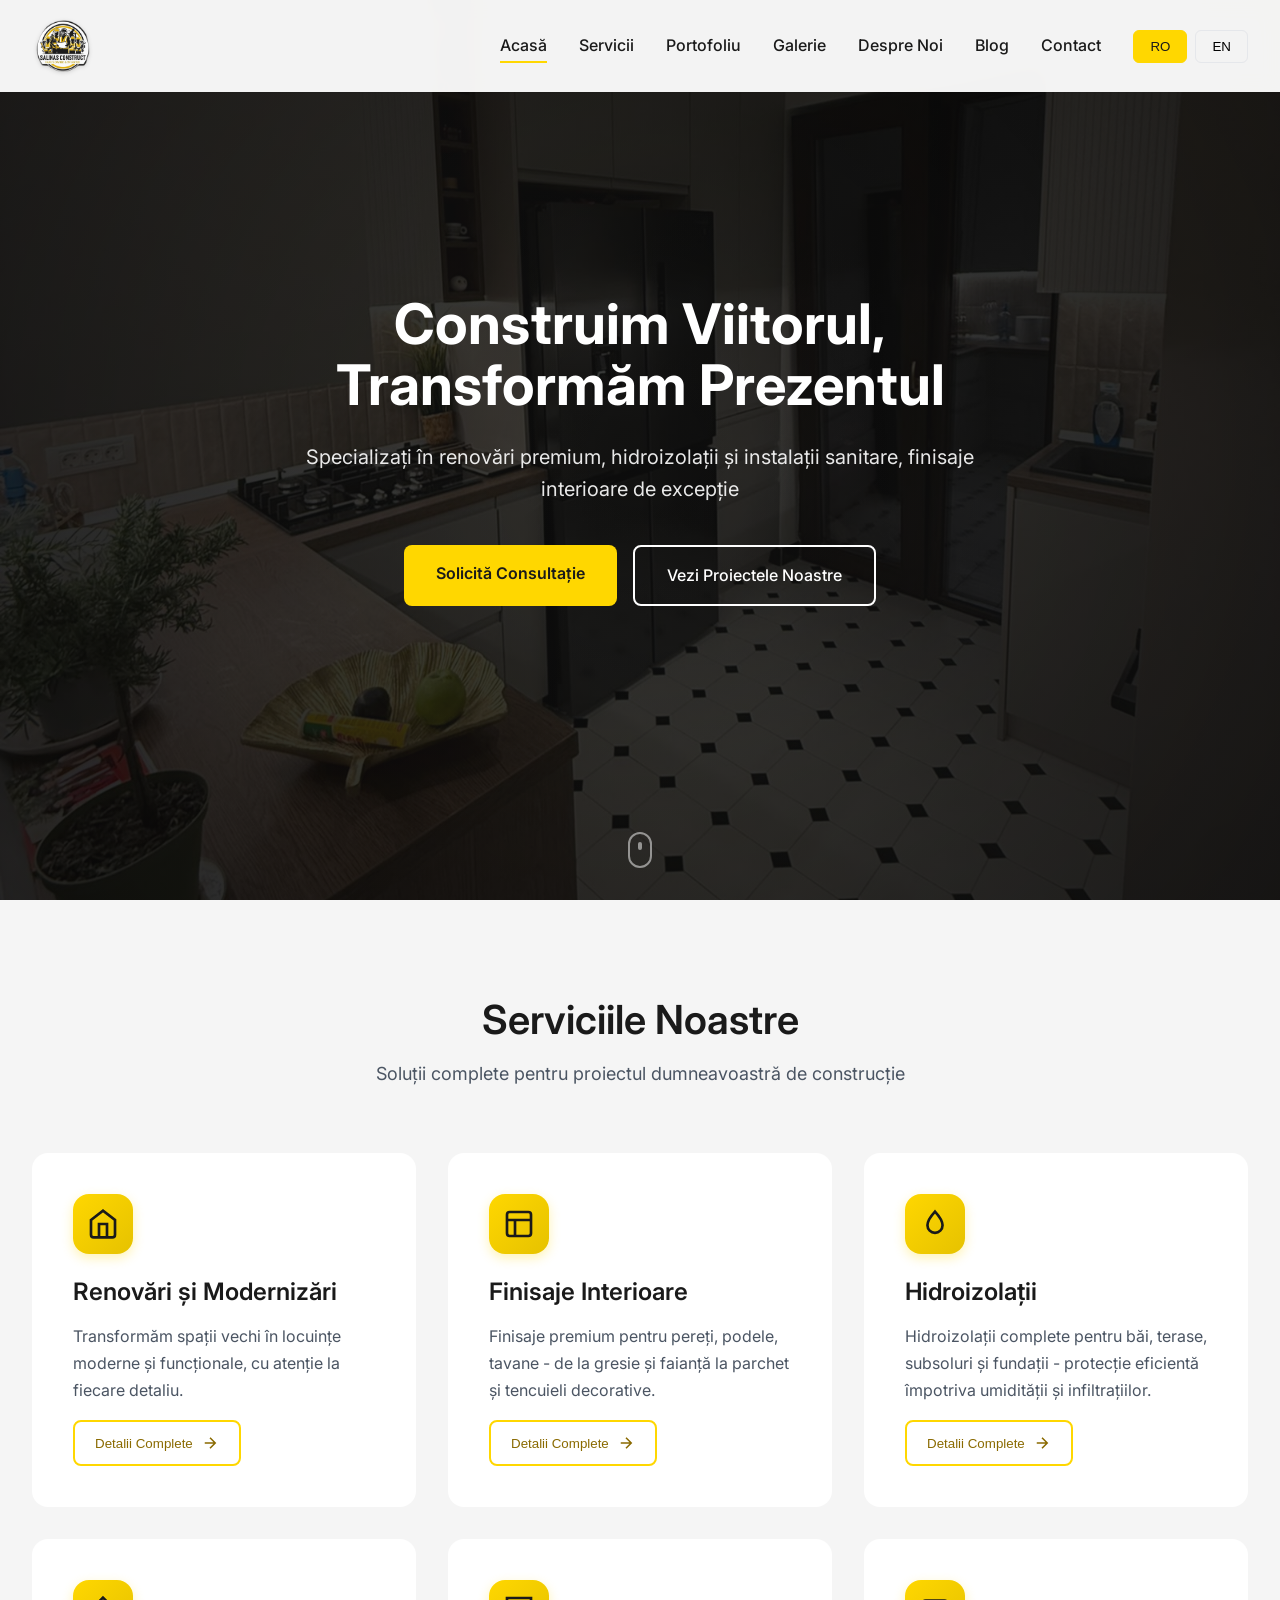
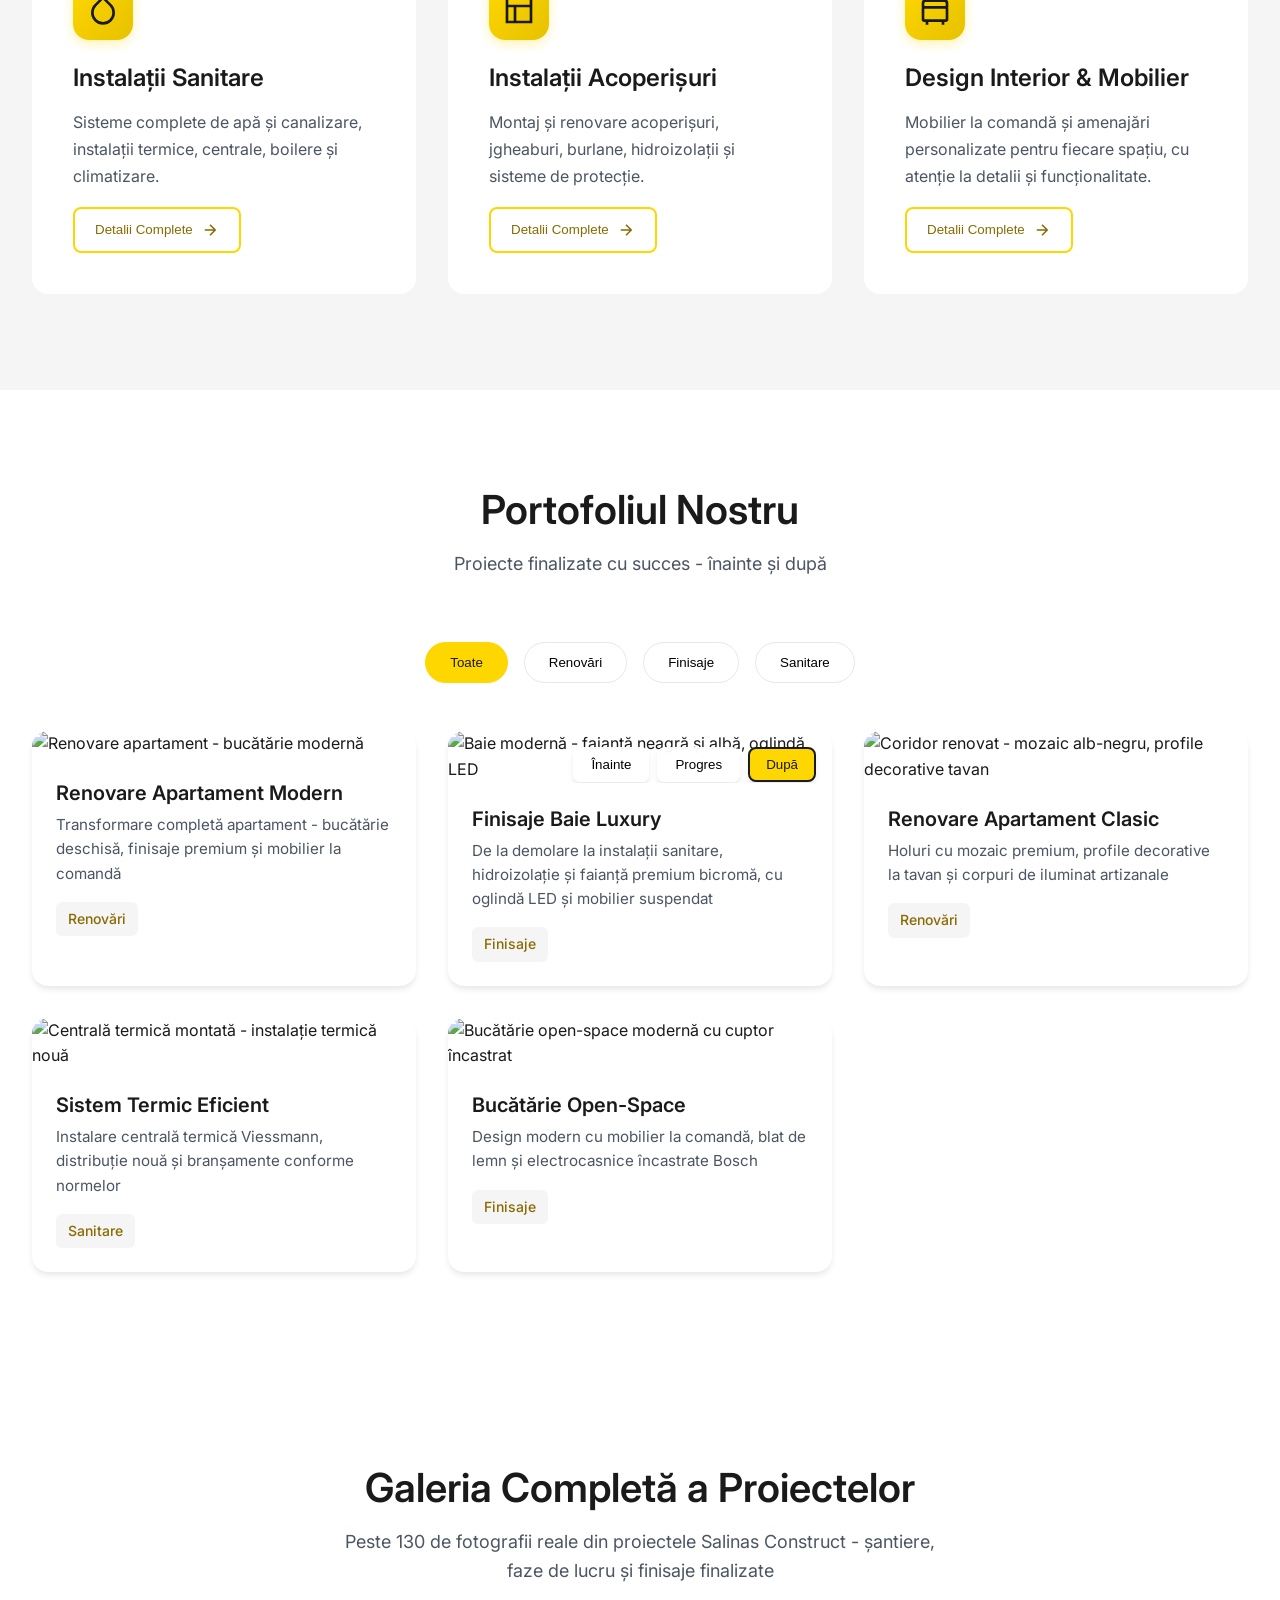
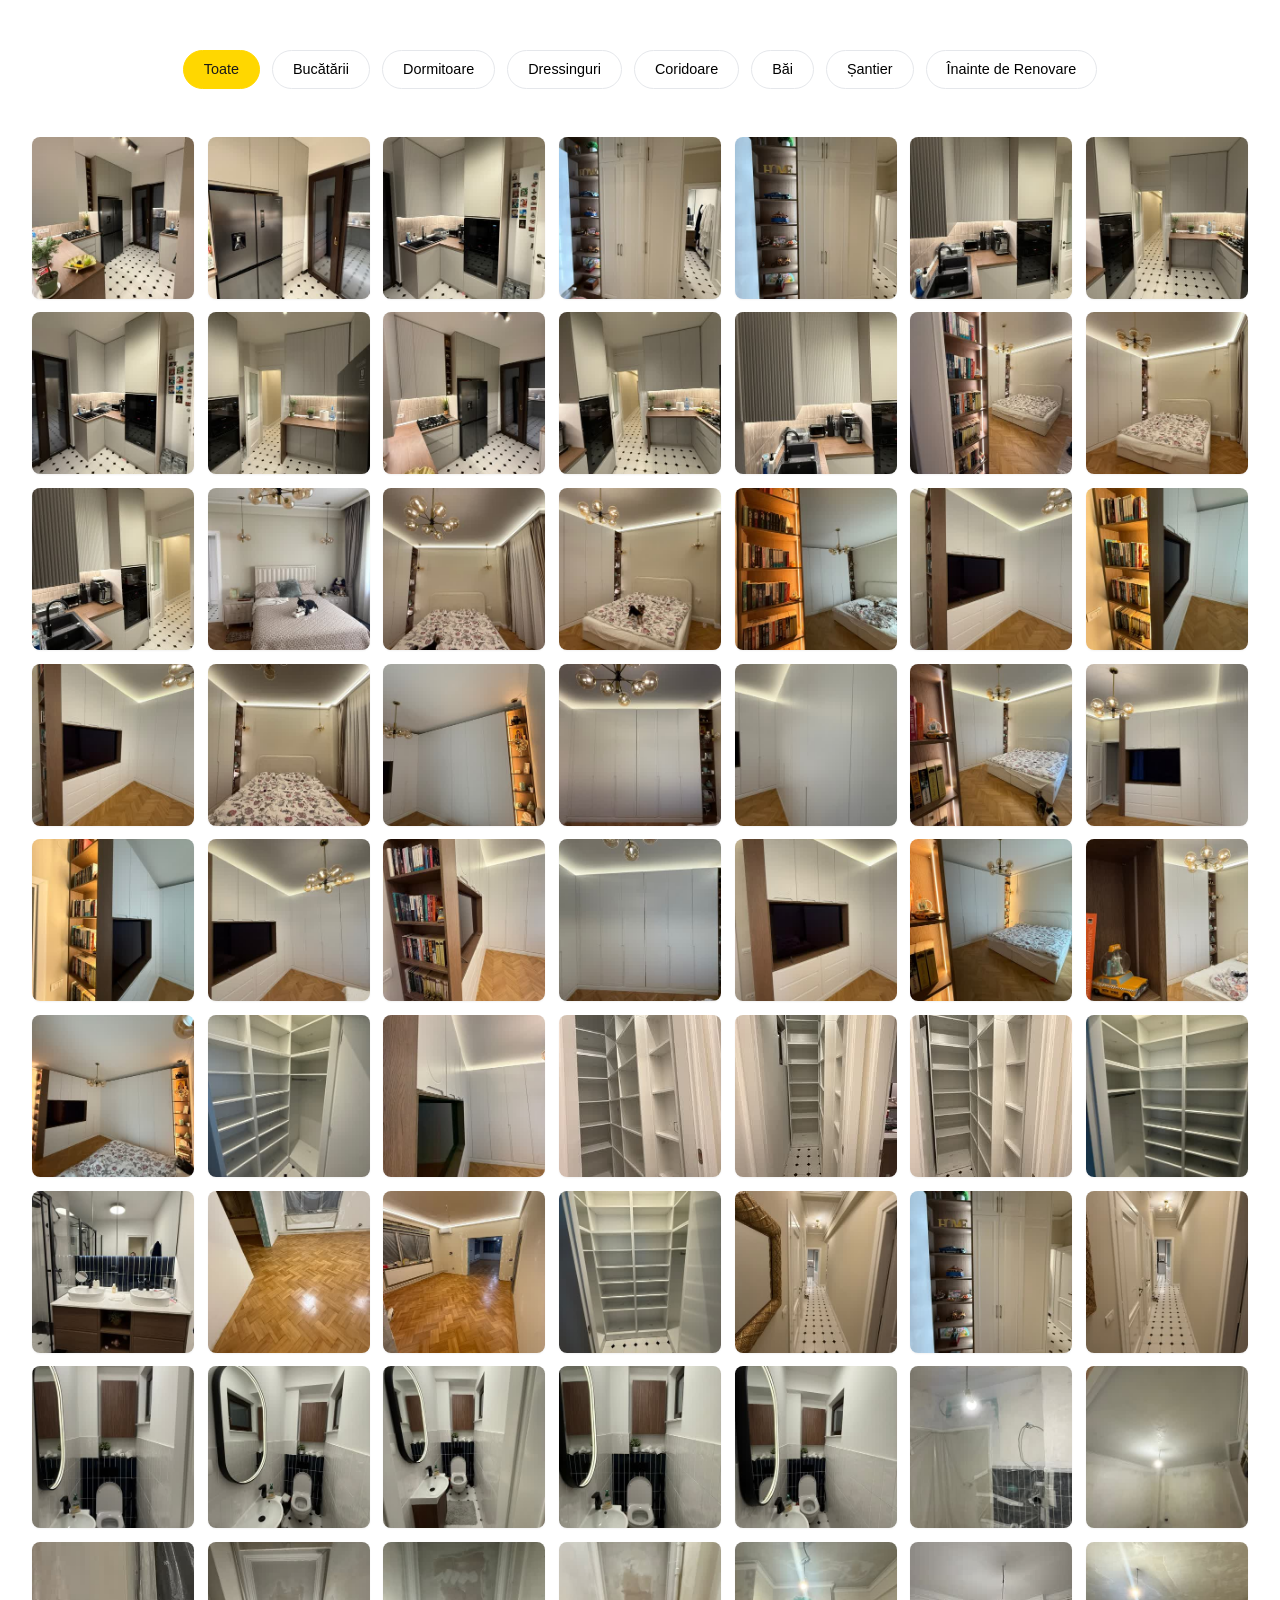
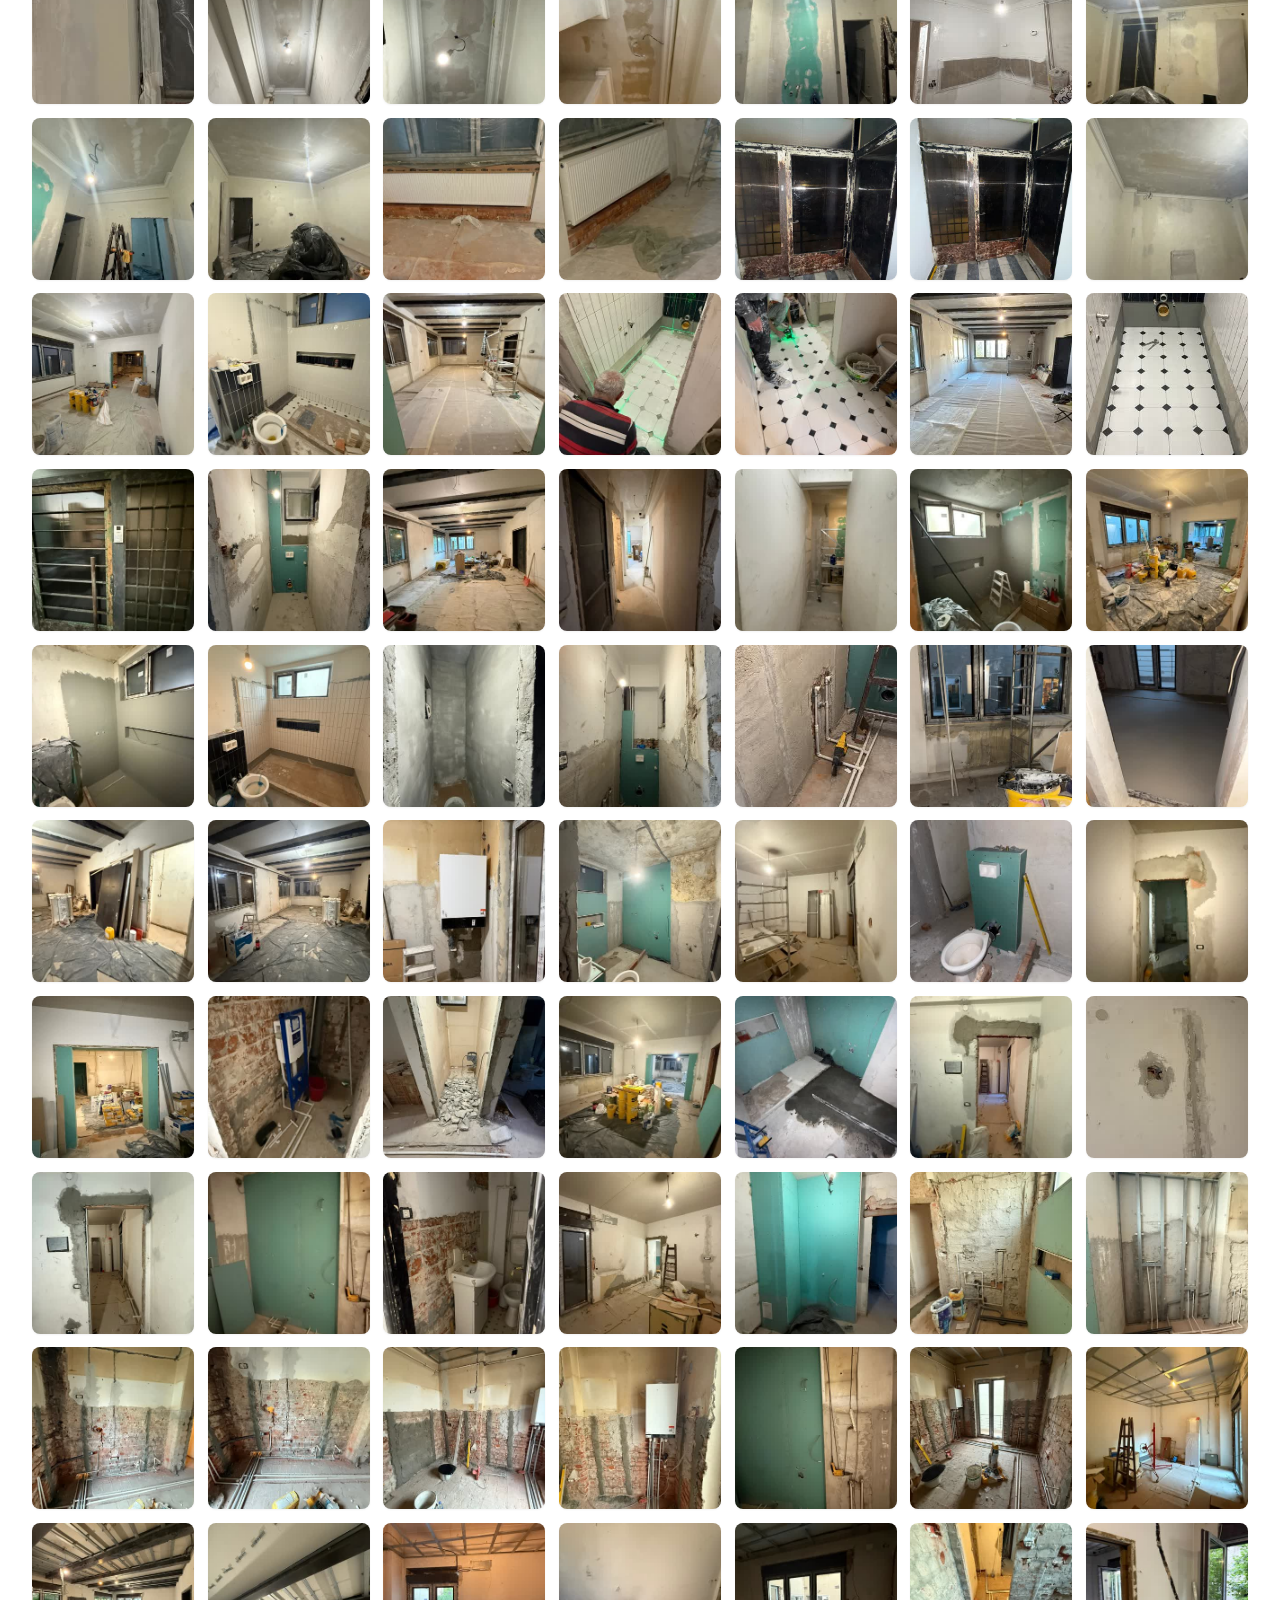
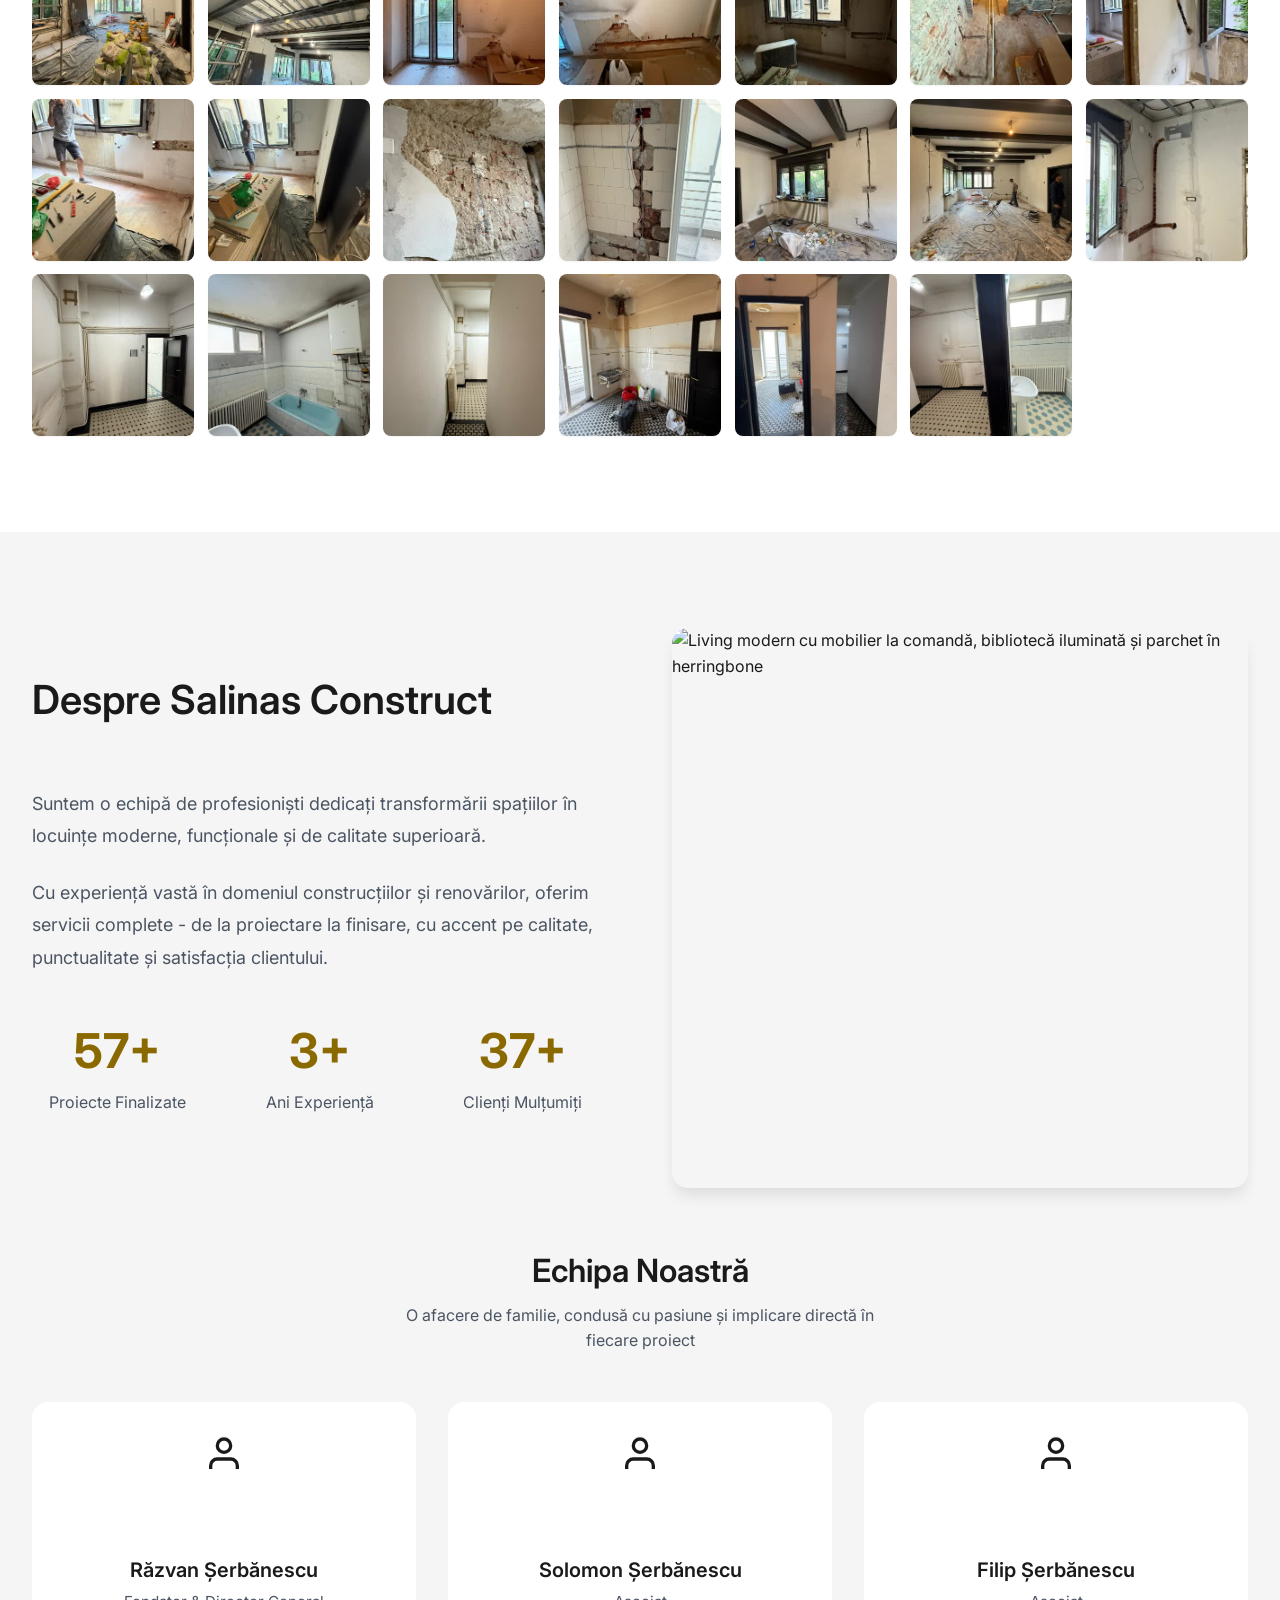
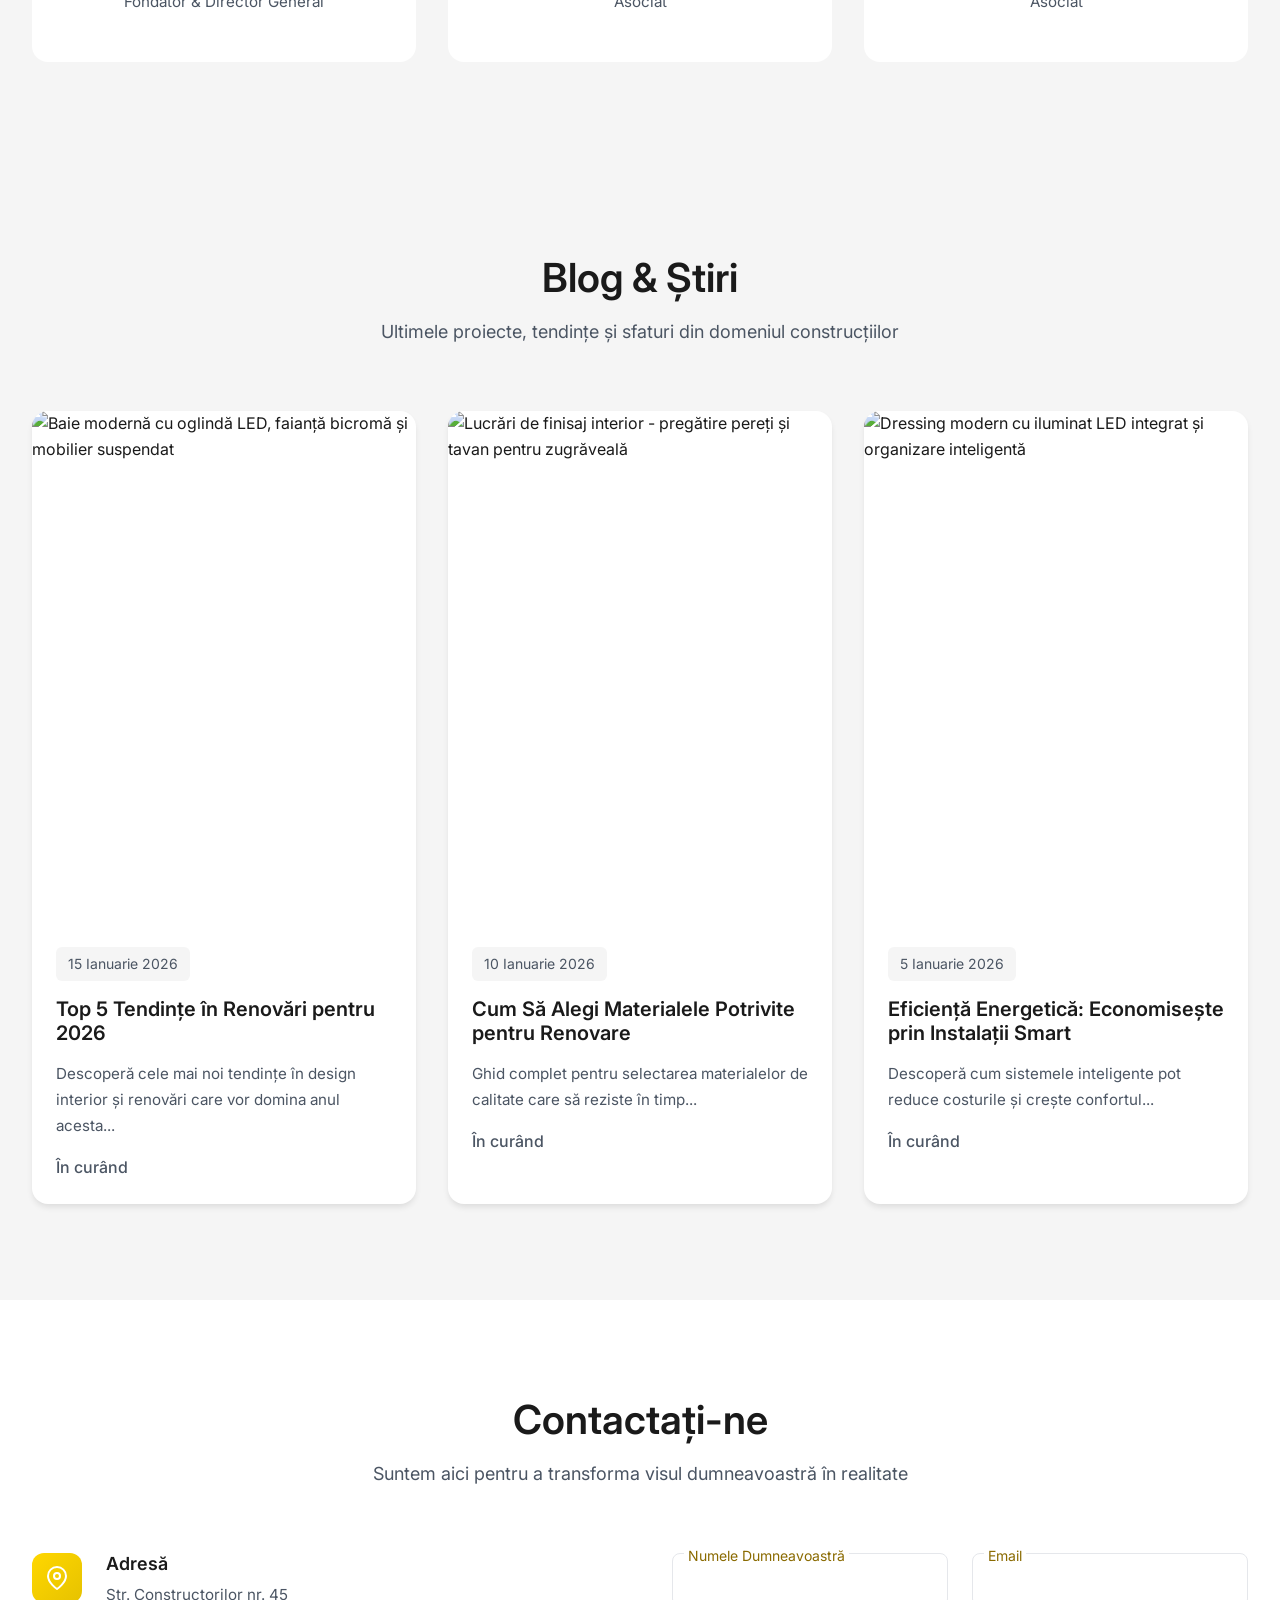
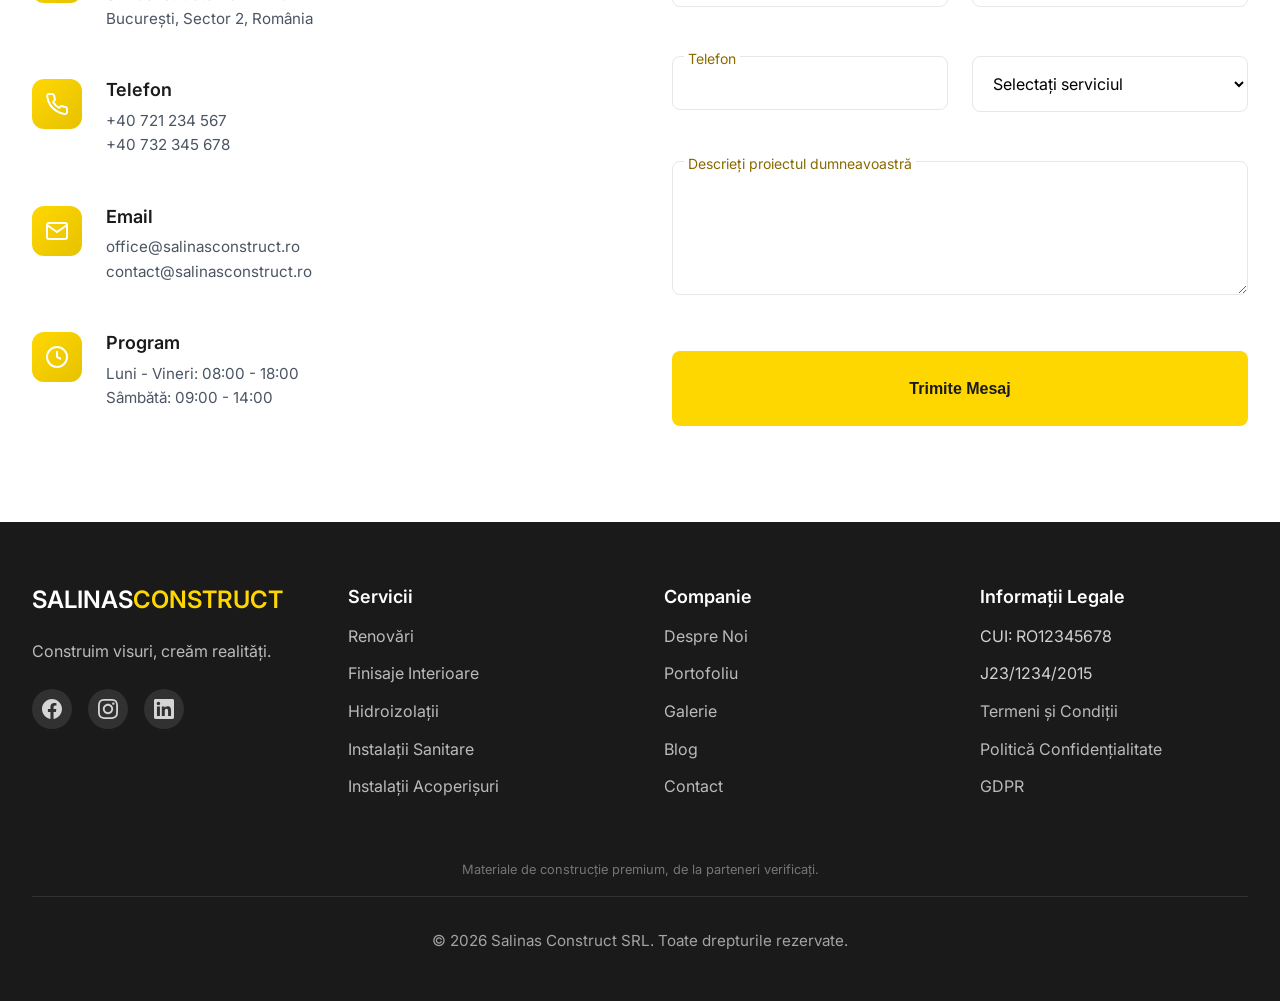
==== commit adb287d5: "Add /en and /ro URL entry points for direct language links Visiting /en or /ro now redirects to the " ====
--- a/index.html
+++ b/index.html
@@ -24,7 +24,7 @@
                 <span></span>
             </button>
             <ul class="nav-menu" id="navMenu">
-                <li><a href="#home" class="nav-link active">Acasă</a></li>
+                <li><a href="#home" class="nav-link active" data-lang-key="nav.home">Acasă</a></li>
                 <li><a href="#services" class="nav-link">Servicii</a></li>
                 <li><a href="#portfolio" class="nav-link">Portofoliu</a></li>
                 <li><a href="#gallery" class="nav-link" data-lang-key="nav.gallery">Galerie</a></li>
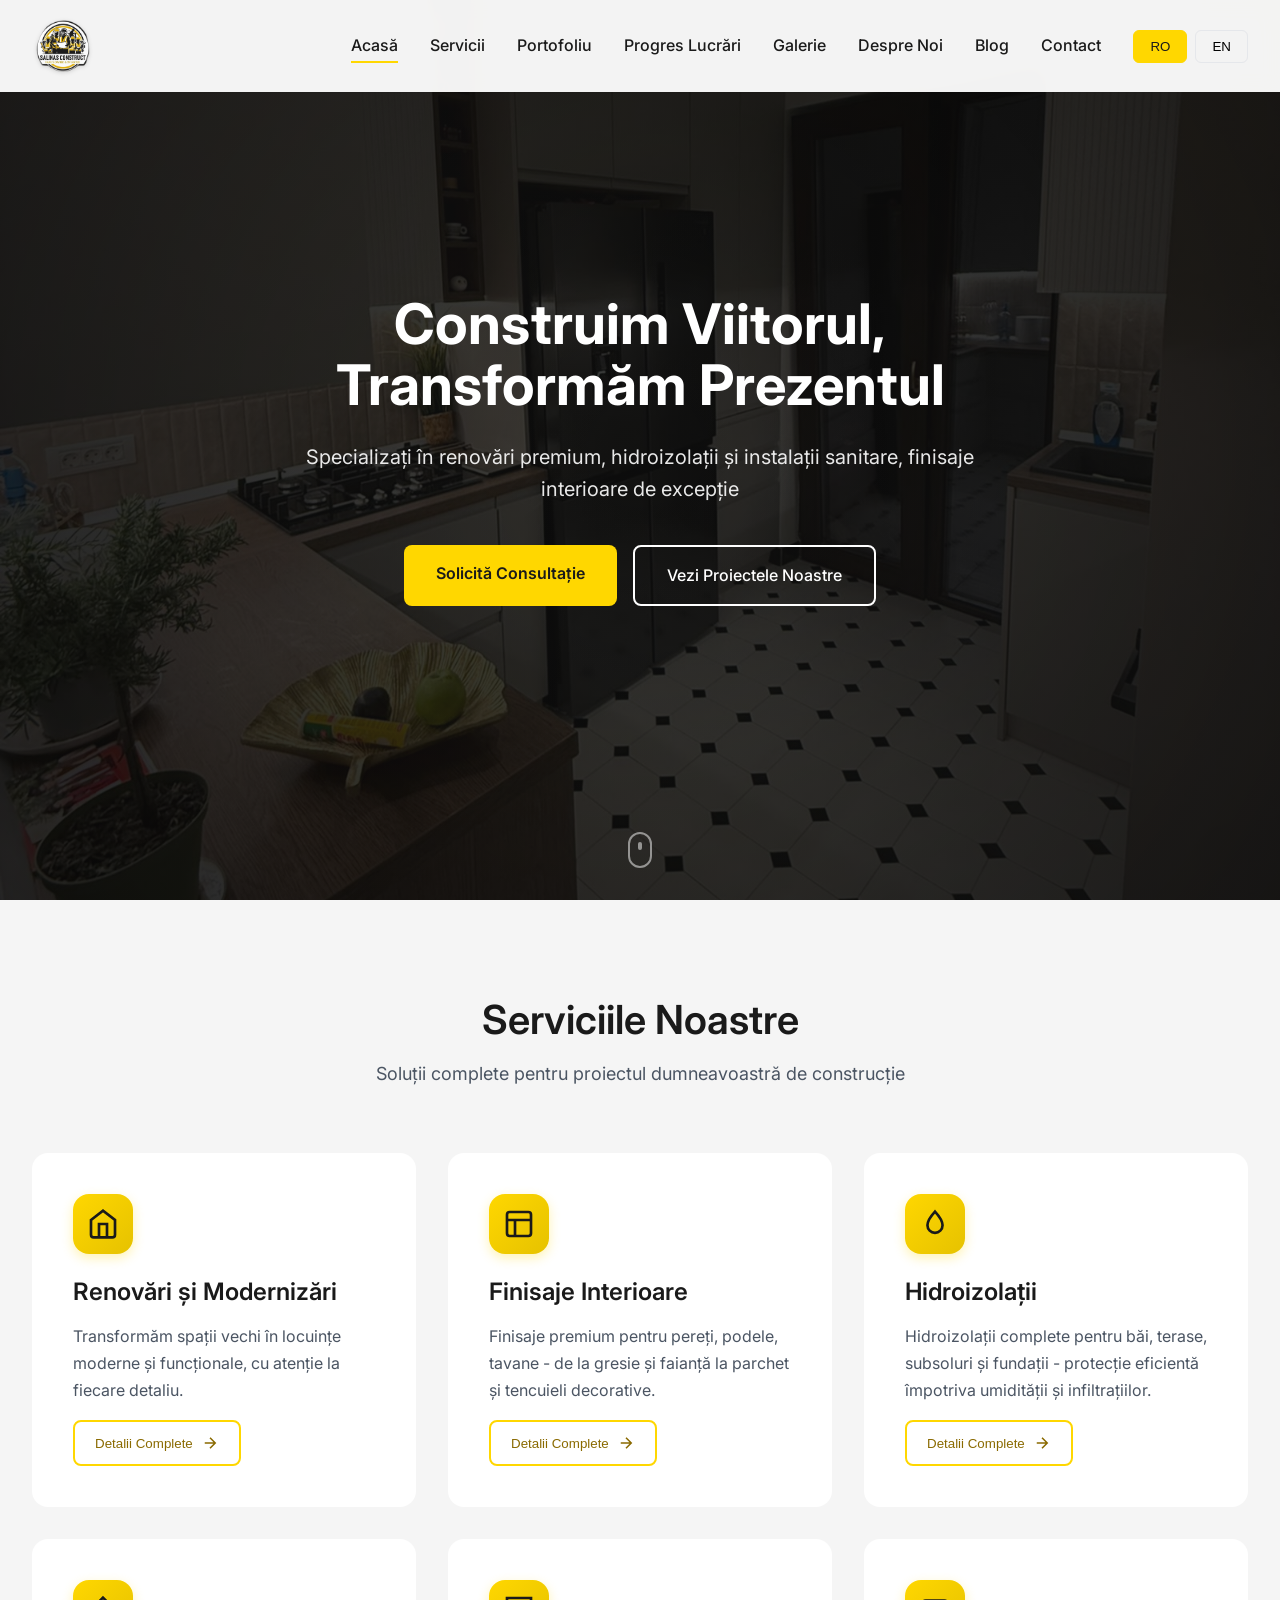
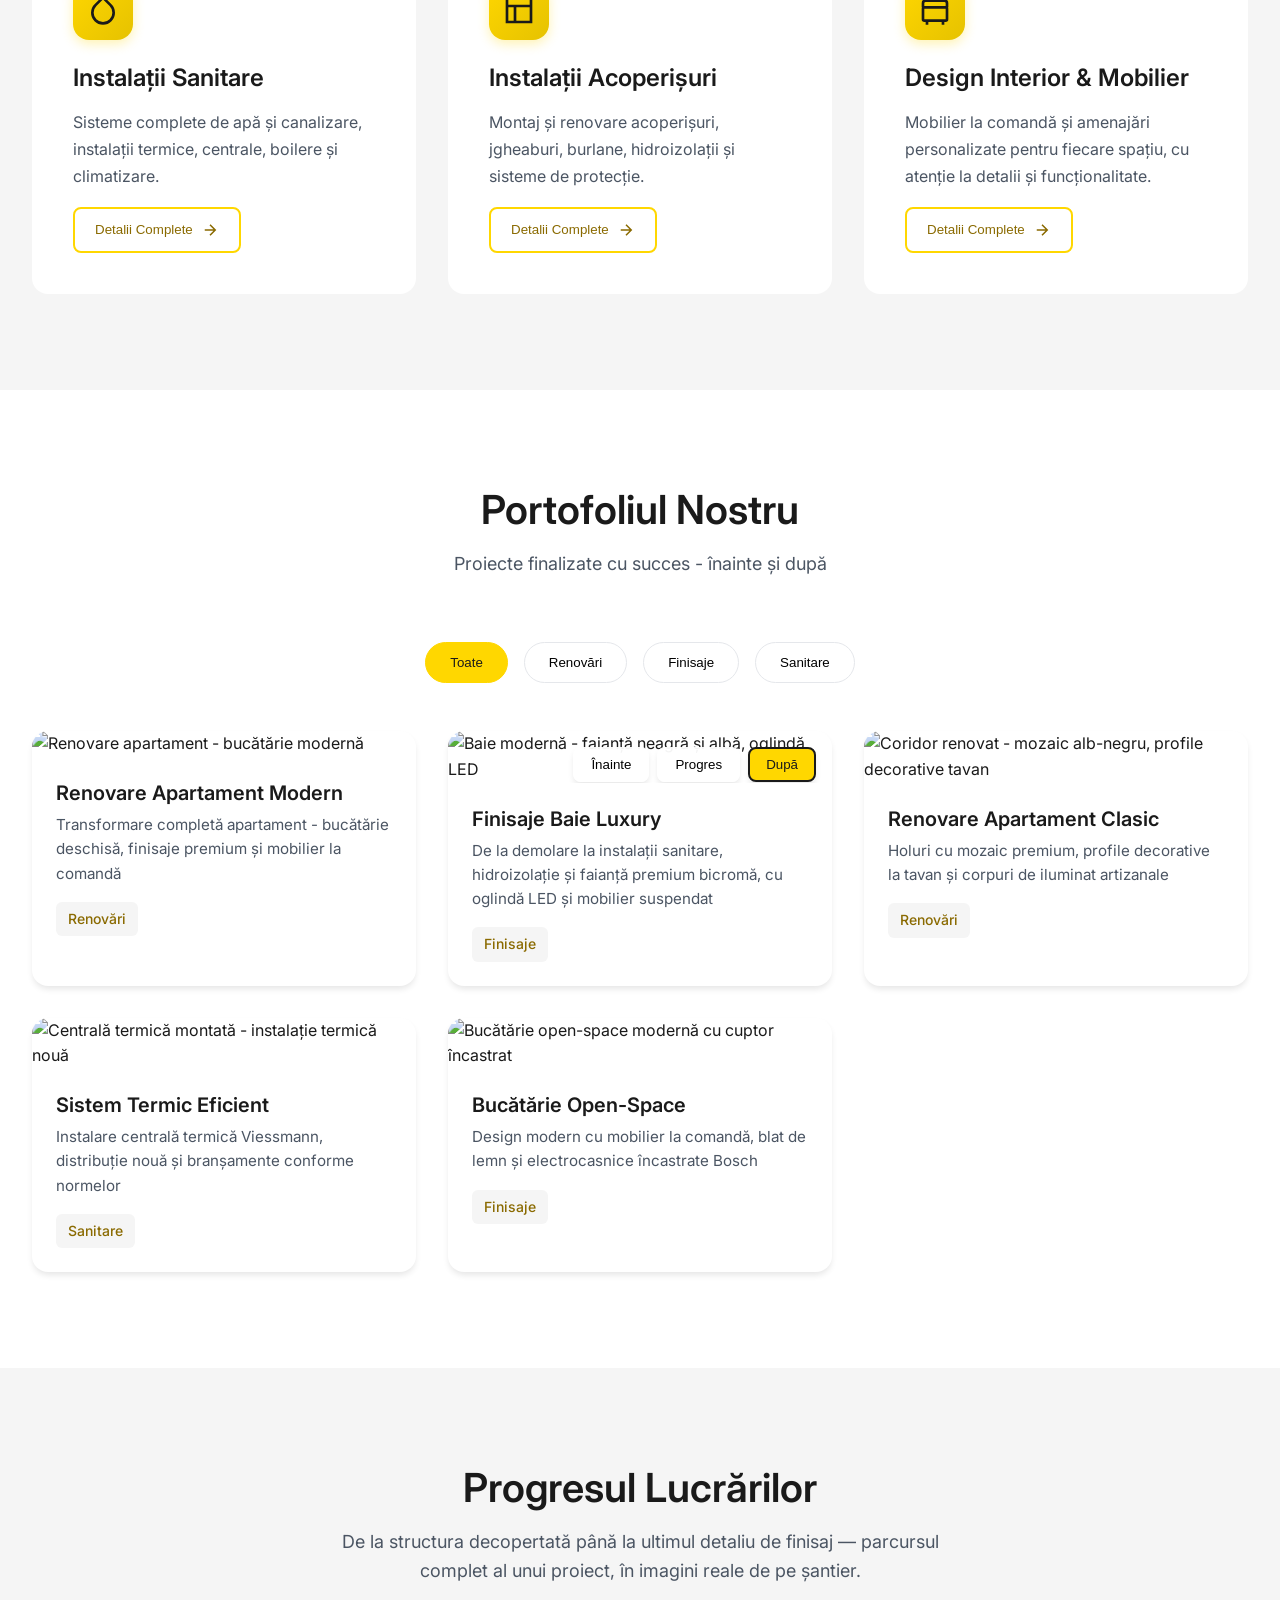
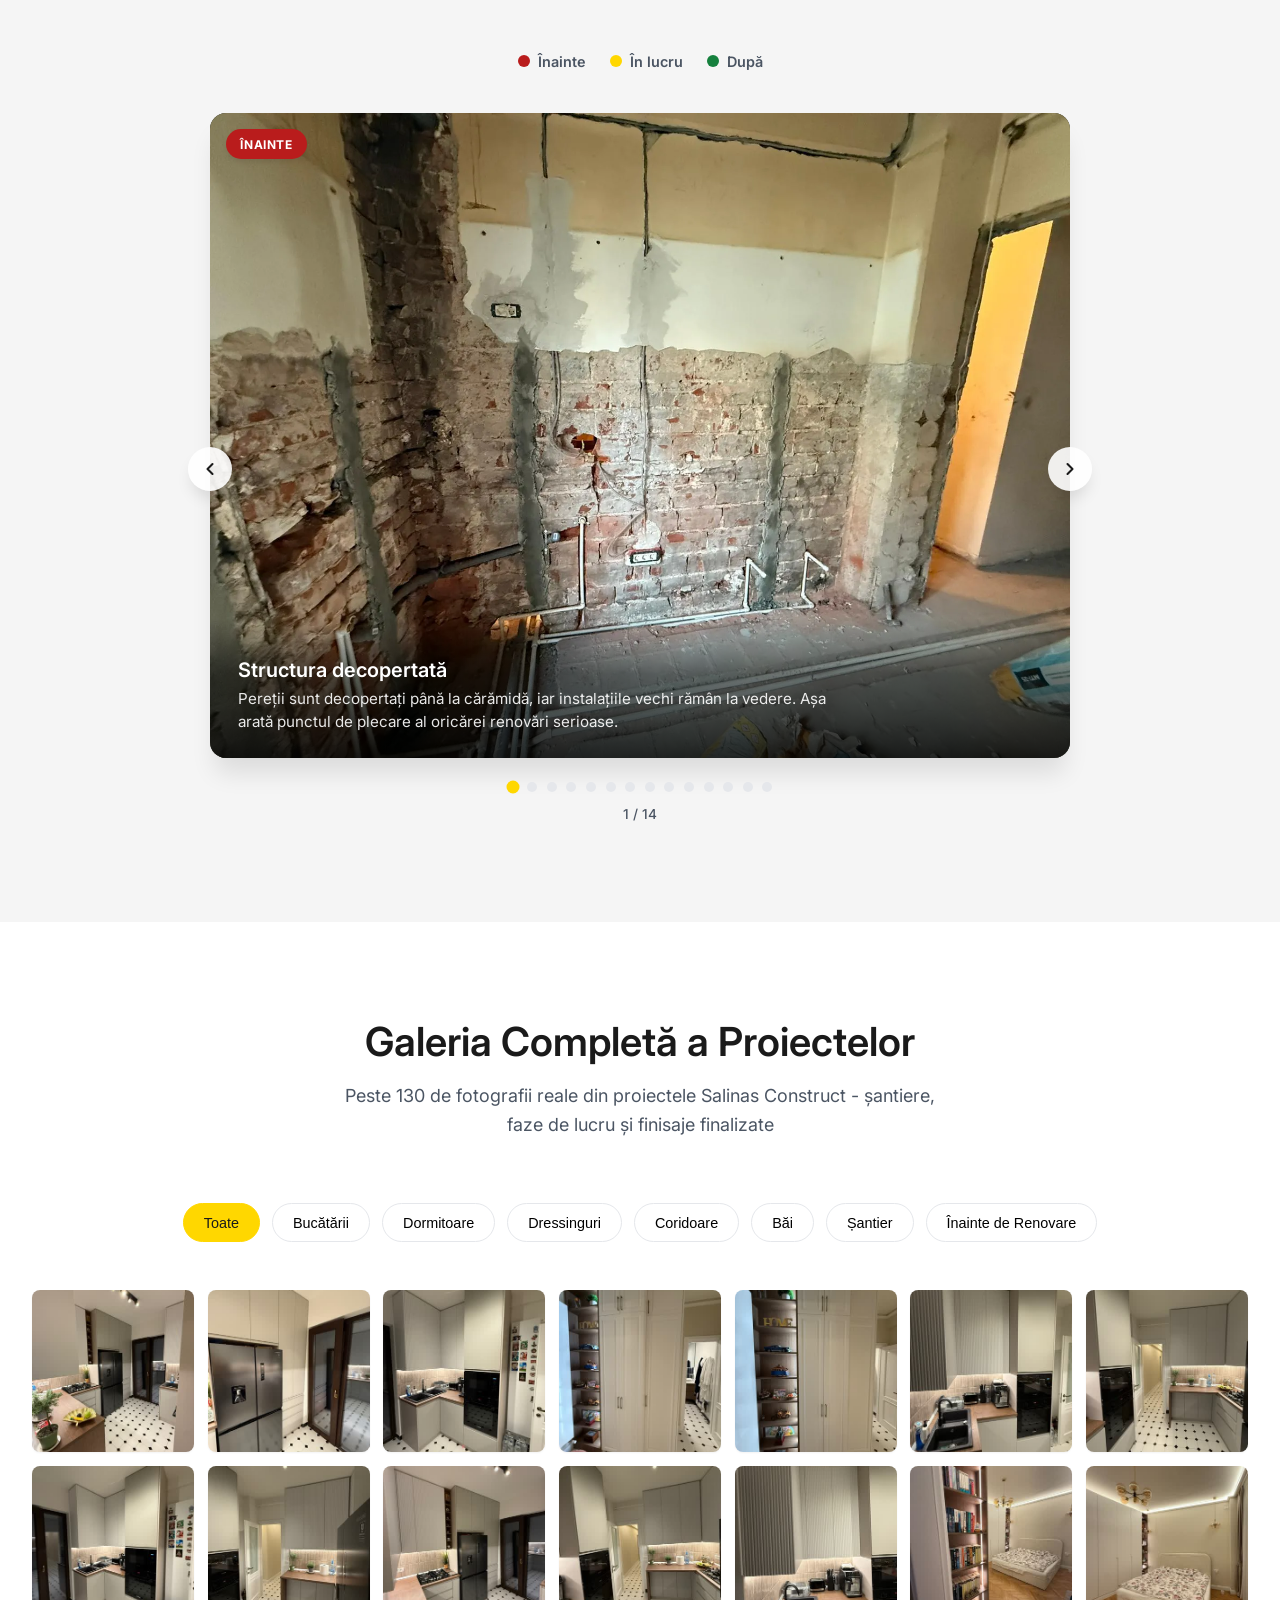
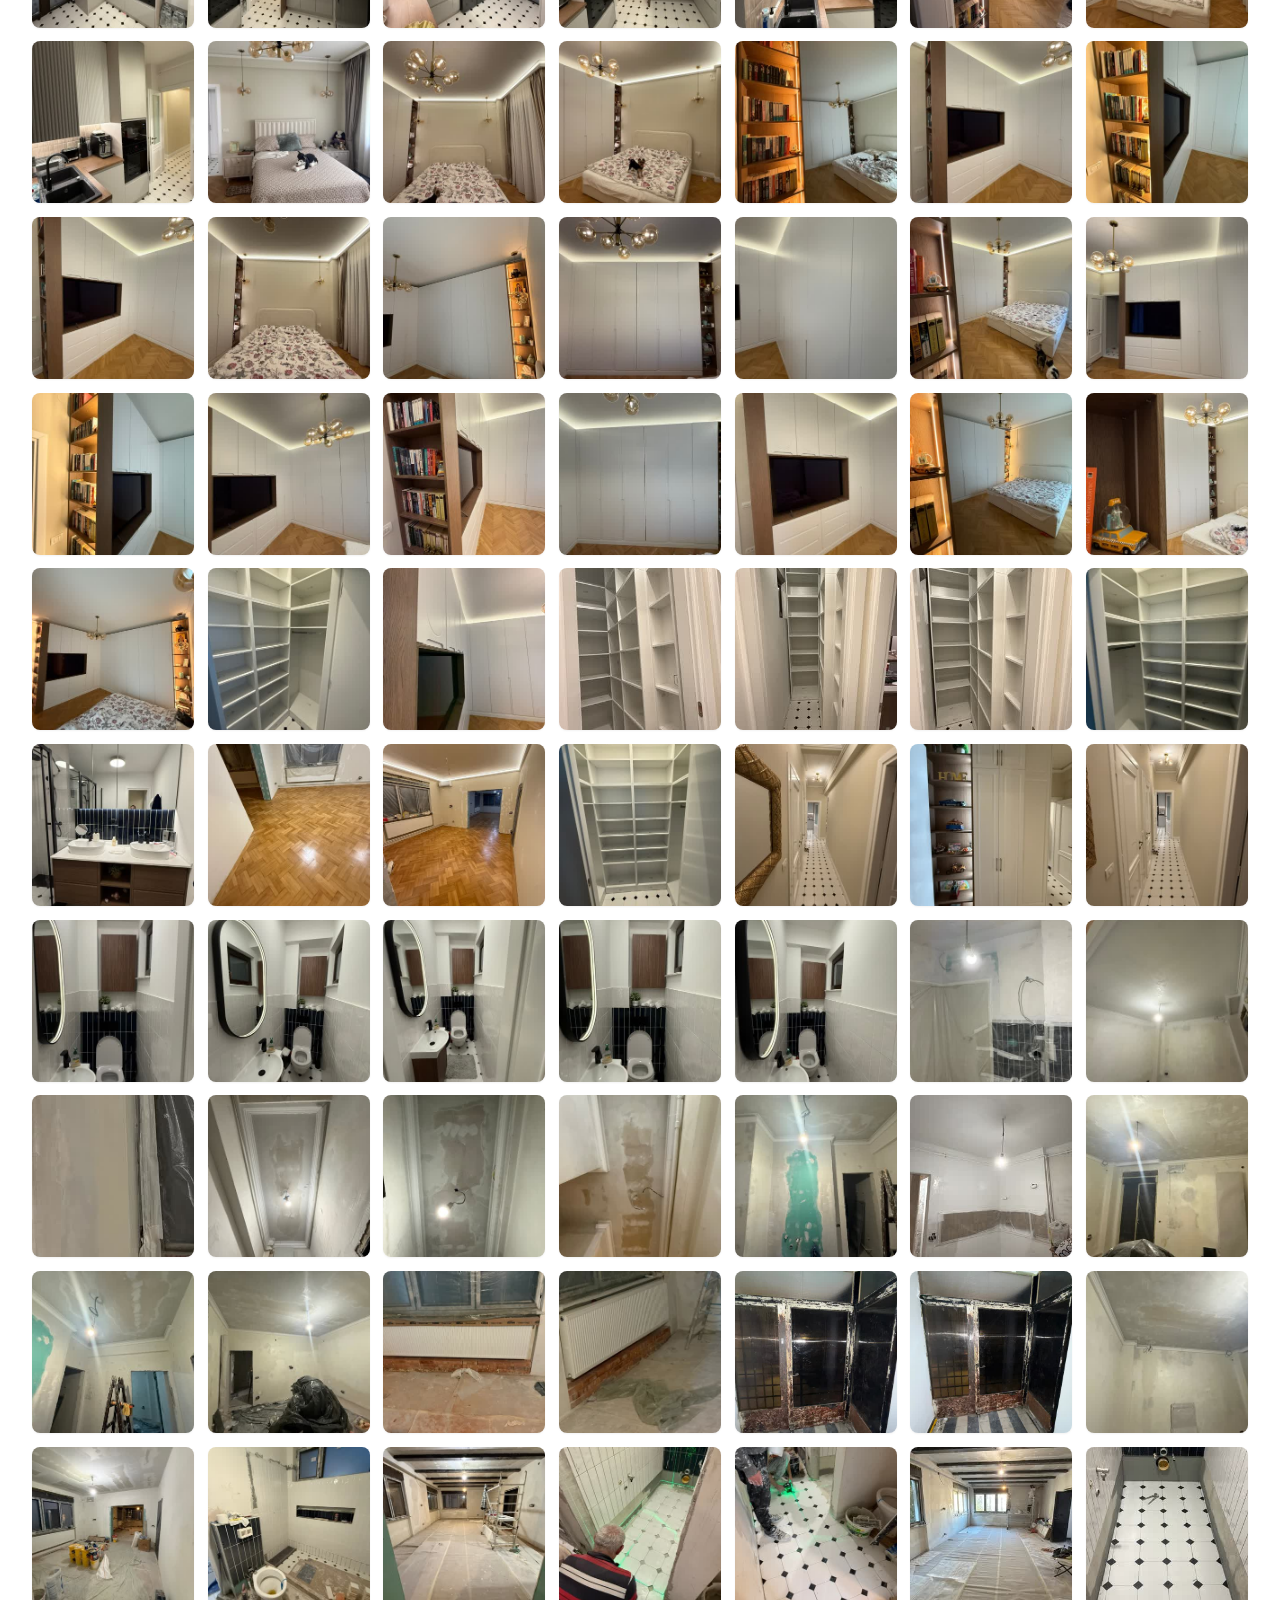
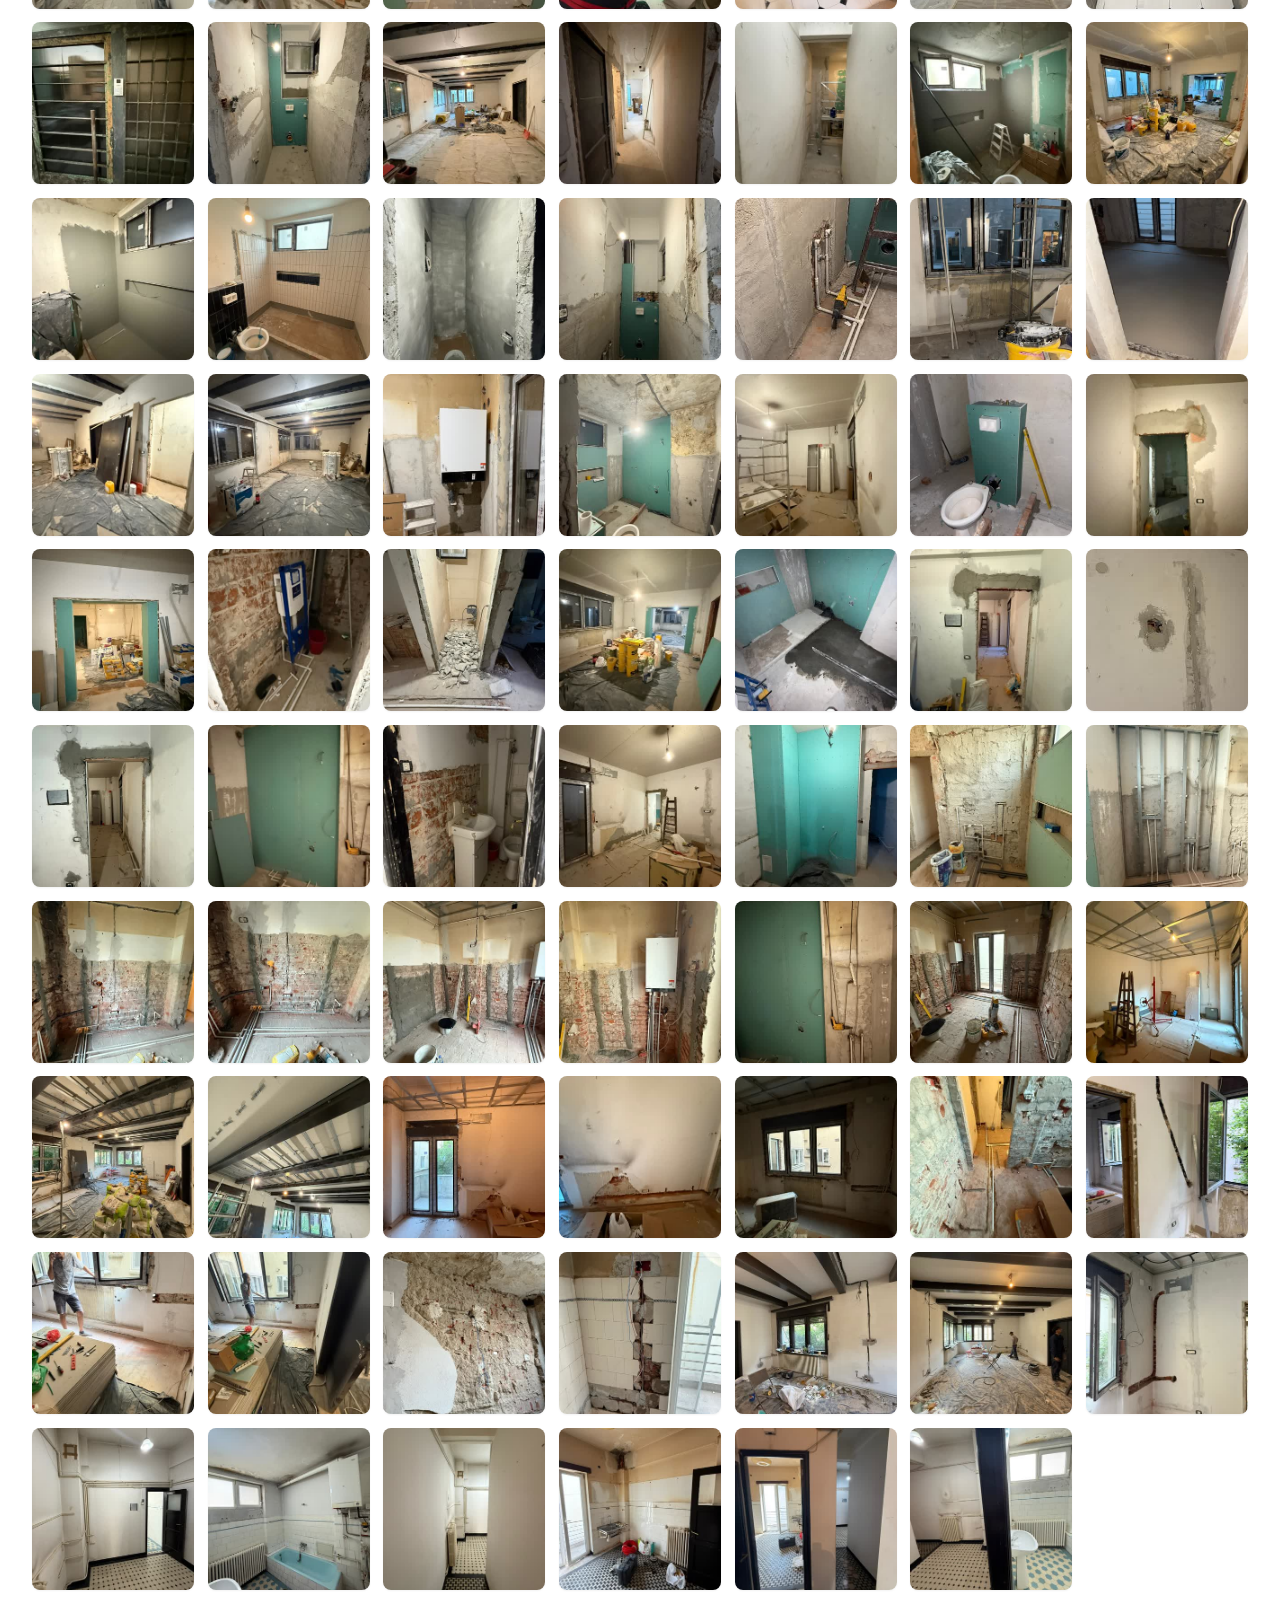
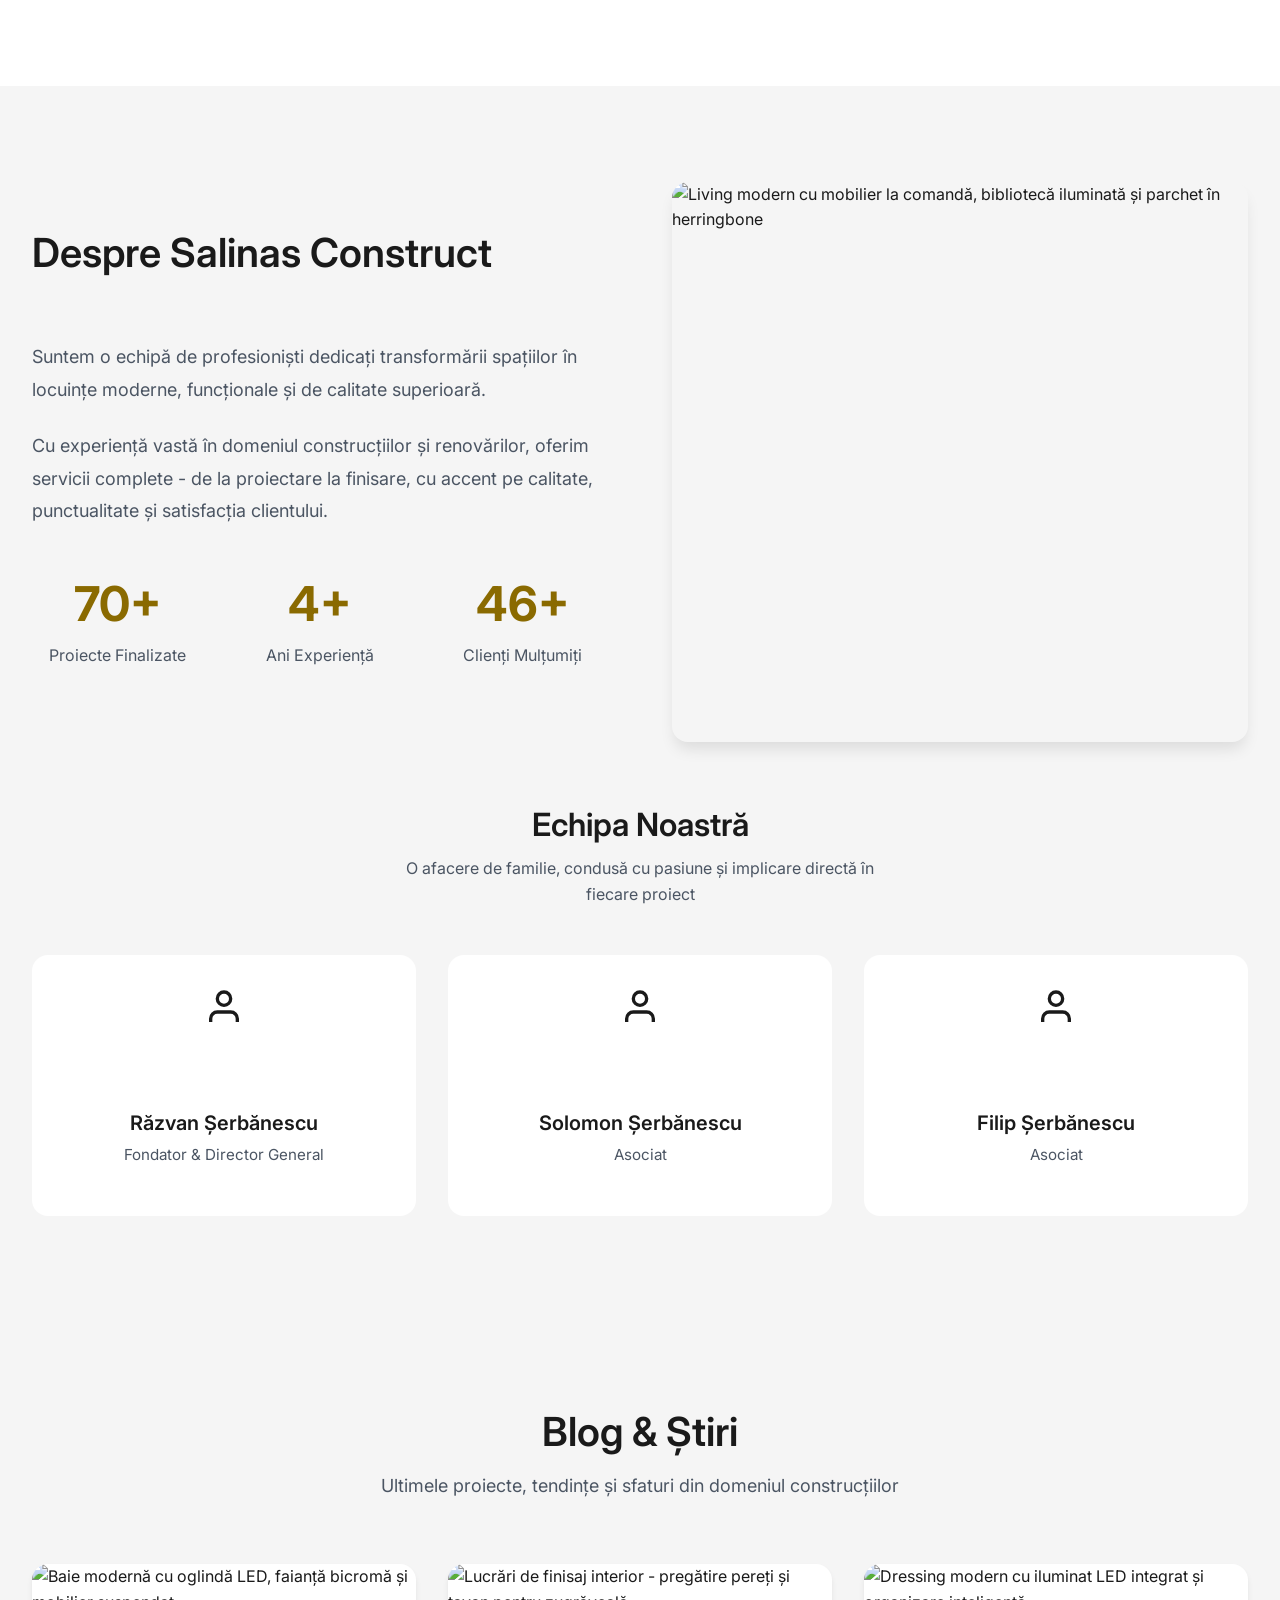
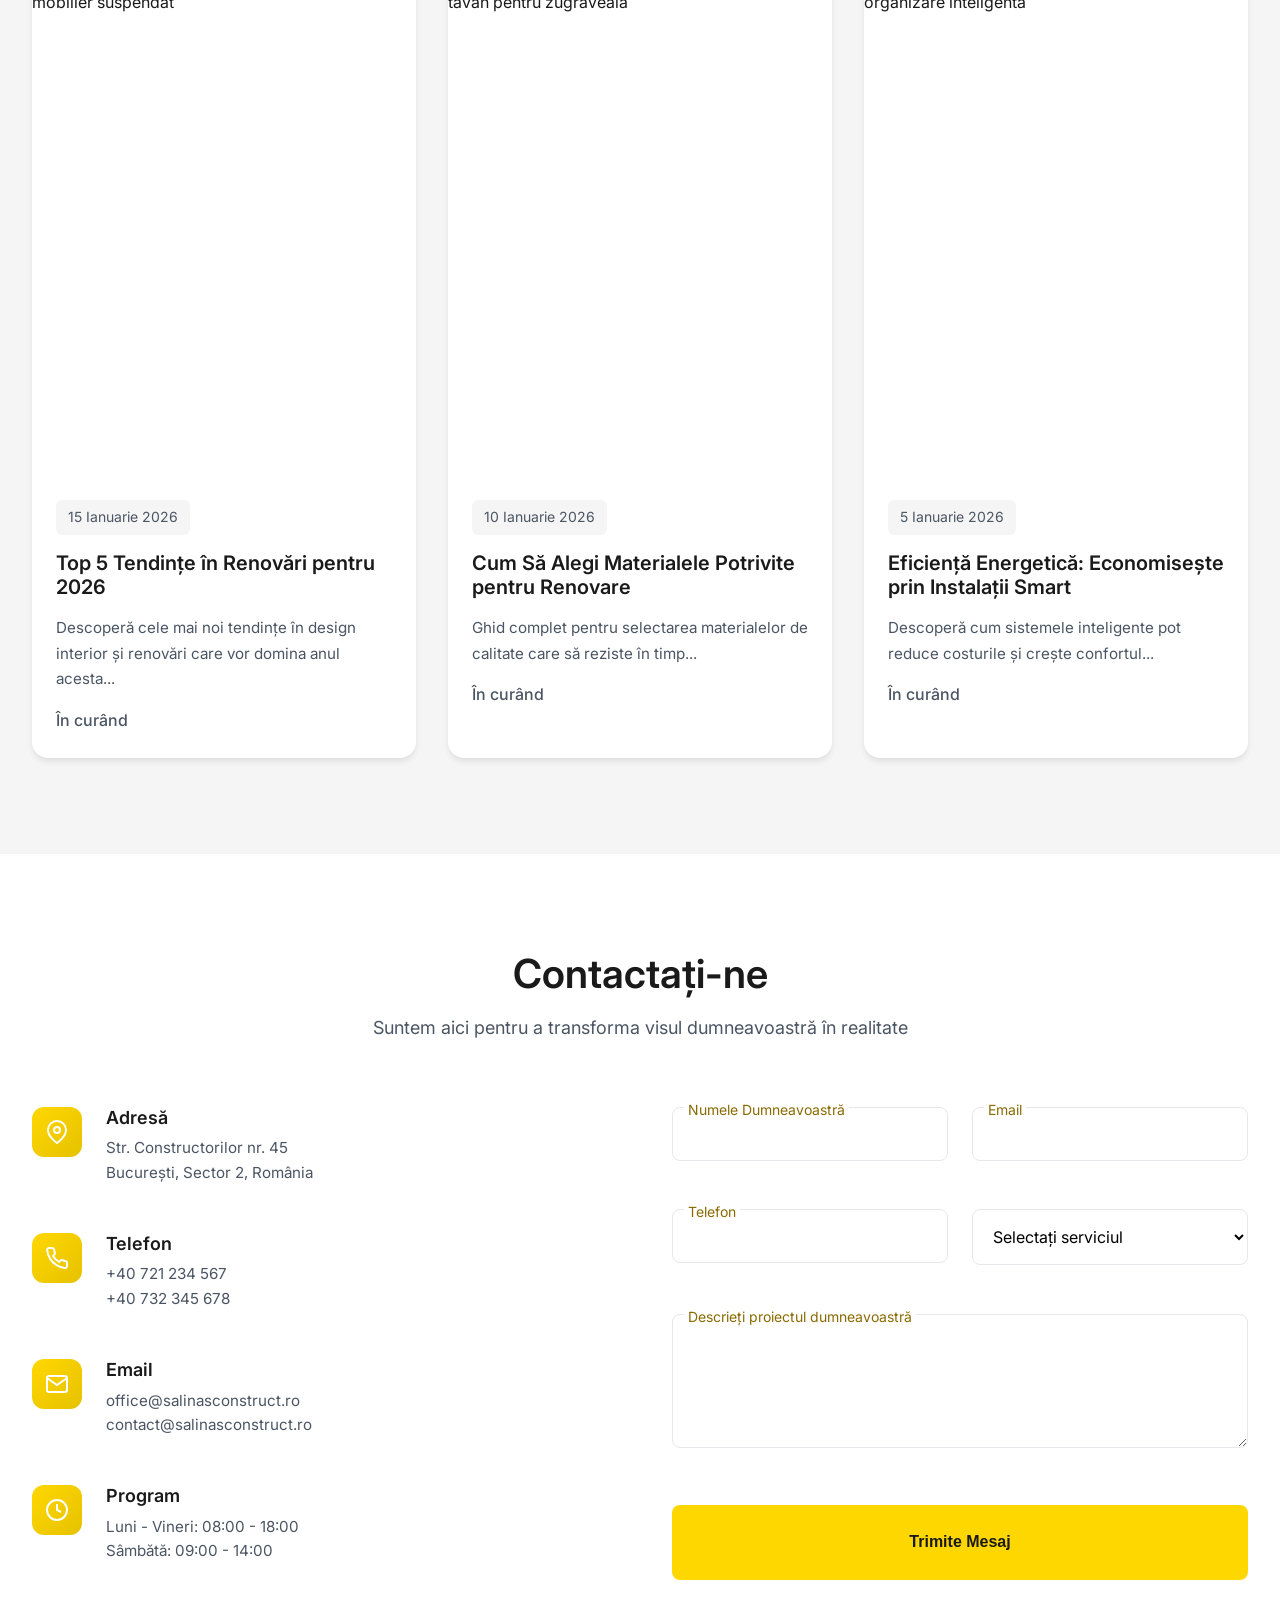
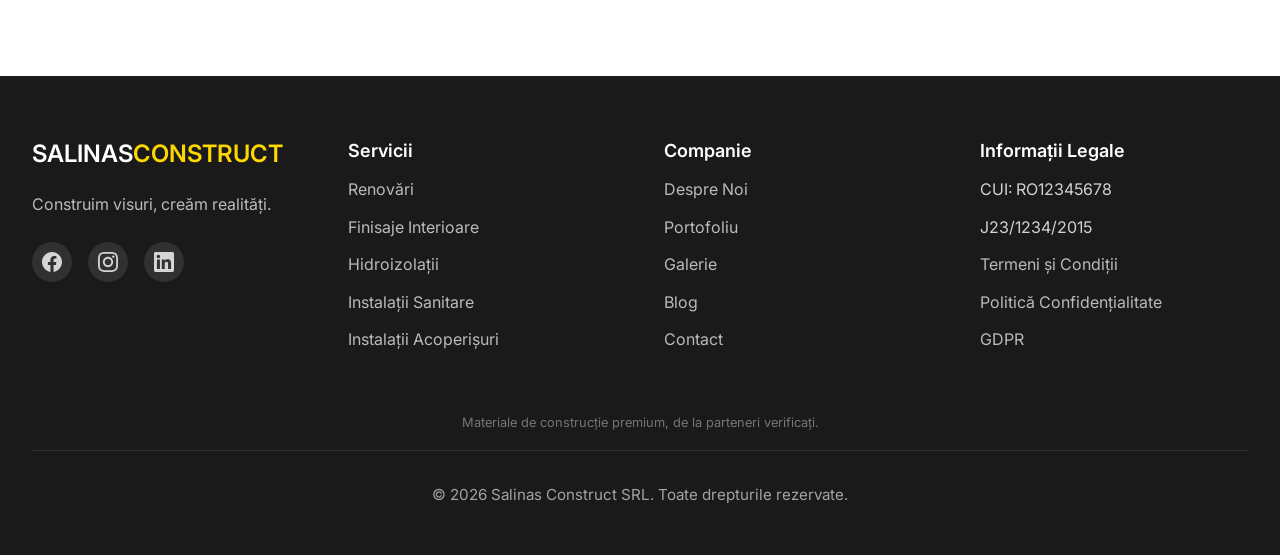
==== commit f67579b5: "feat: add before/during/after progress carousel with cherry-picked photos - Scan all 139 classified " ====
--- a/index.html
+++ b/index.html
@@ -27,6 +27,7 @@
                 <li><a href="#home" class="nav-link active" data-lang-key="nav.home">Acasă</a></li>
                 <li><a href="#services" class="nav-link">Servicii</a></li>
                 <li><a href="#portfolio" class="nav-link">Portofoliu</a></li>
+                <li><a href="#progress" class="nav-link">Progres Lucrări</a></li>
                 <li><a href="#gallery" class="nav-link" data-lang-key="nav.gallery">Galerie</a></li>
                 <li><a href="#about" class="nav-link">Despre Noi</a></li>
                 <li><a href="#blog" class="nav-link">Blog</a></li>
@@ -265,6 +266,42 @@
         </div>
     </section>
 
+    <!-- Progress Carousel Section -->
+    <section class="progress-section" id="progress" aria-label="Progresul lucrărilor">
+        <div class="container">
+            <div class="section-header">
+                <h2 class="section-title">Progresul Lucrărilor</h2>
+                <p class="section-subtitle">De la structura decopertată până la ultimul detaliu de finisaj — parcursul complet al unui proiect, în imagini reale de pe șantier.</p>
+            </div>
+
+            <div class="progress-legend" role="list">
+                <span class="progress-legend-item stage-inainte" role="listitem"><i></i>Înainte</span>
+                <span class="progress-legend-item stage-santier" role="listitem"><i></i>În lucru</span>
+                <span class="progress-legend-item stage-dupa" role="listitem"><i></i>După</span>
+            </div>
+
+            <div class="carousel" id="progressCarousel" role="region" aria-roledescription="carousel" aria-label="Galerie progres lucrări">
+                <div class="carousel-viewport">
+                    <div class="carousel-track" id="carouselTrack">
+                        <!-- Slides injected by progress-carousel.js -->
+                    </div>
+                </div>
+
+                <button type="button" class="carousel-btn carousel-btn-prev" id="carouselPrev" aria-label="Imaginea anterioară">
+                    <svg width="20" height="20" viewBox="0 0 24 24" fill="none" aria-hidden="true"><path d="M15 18l-6-6 6-6" stroke="currentColor" stroke-width="2.5" stroke-linecap="round" stroke-linejoin="round"/></svg>
+                </button>
+                <button type="button" class="carousel-btn carousel-btn-next" id="carouselNext" aria-label="Imaginea următoare">
+                    <svg width="20" height="20" viewBox="0 0 24 24" fill="none" aria-hidden="true"><path d="M9 18l6-6-6-6" stroke="currentColor" stroke-width="2.5" stroke-linecap="round" stroke-linejoin="round"/></svg>
+                </button>
+
+                <div class="carousel-dots" id="carouselDots" role="tablist" aria-label="Selectează imaginea"></div>
+
+                <div class="carousel-counter" aria-hidden="true"><span id="carouselCounter">1 / 14</span></div>
+                <p class="sr-only" aria-live="polite" id="carouselLiveRegion"></p>
+            </div>
+        </div>
+    </section>
+
     <!-- Gallery Section: full showcase of all real project photos (139), separate from the curated Portfolio above -->
     <section class="gallery" id="gallery">
         <div class="container">
@@ -1015,5 +1052,6 @@
     <script src="script.js"></script>
     <script src="intake-overlay.js"></script>
     <script src="qa-overlay.js"></script>
+    <script src="progress-carousel.js" defer></script>
 </body>
 </html>
--- a/styles.css
+++ b/styles.css
@@ -627,6 +627,195 @@
     line-height: 1.7;
 }
 
+/* Progress Carousel Section */
+.progress-section {
+    background-color: var(--secondary-color);
+}
+
+.progress-legend {
+    display: flex;
+    justify-content: center;
+    gap: 1.5rem;
+    flex-wrap: wrap;
+    margin-bottom: 2.5rem;
+}
+
+.progress-legend-item {
+    display: inline-flex;
+    align-items: center;
+    gap: 0.5rem;
+    font-weight: 600;
+    font-size: 0.9rem;
+    color: var(--text-secondary);
+}
+
+.progress-legend-item i {
+    width: 12px;
+    height: 12px;
+    border-radius: 50%;
+    display: inline-block;
+}
+
+.stage-inainte i, .carousel-badge.stage-inainte { background-color: #b91c1c; }
+.stage-santier i, .carousel-badge.stage-santier { background-color: var(--accent-color); }
+.stage-dupa i, .carousel-badge.stage-dupa { background-color: #15803d; }
+
+.carousel-badge {
+    color: #fff;
+}
+.carousel-badge.stage-santier {
+    color: var(--primary-color);
+}
+
+.carousel {
+    position: relative;
+    max-width: 860px;
+    margin: 0 auto;
+}
+
+.carousel-viewport {
+    overflow: hidden;
+    border-radius: 1rem;
+    box-shadow: var(--shadow-xl);
+    background: var(--primary-color);
+}
+
+.carousel-track {
+    display: flex;
+    transition: transform 0.45s cubic-bezier(0.4, 0, 0.2, 1);
+}
+
+@media (prefers-reduced-motion: reduce) {
+    .carousel-track {
+        transition: none;
+    }
+}
+
+.carousel-slide {
+    position: relative;
+    flex: 0 0 100%;
+    max-width: 100%;
+    margin: 0;
+    aspect-ratio: 4 / 3;
+}
+
+.carousel-image {
+    width: 100%;
+    height: 100%;
+    object-fit: cover;
+    display: block;
+}
+
+.carousel-badge {
+    position: absolute;
+    top: 1rem;
+    left: 1rem;
+    padding: 0.35rem 0.9rem;
+    border-radius: 2rem;
+    font-size: 0.75rem;
+    font-weight: 700;
+    letter-spacing: 0.05em;
+    box-shadow: var(--shadow-md);
+}
+
+.carousel-caption {
+    position: absolute;
+    left: 0;
+    right: 0;
+    bottom: 0;
+    padding: 2.5rem 1.75rem 1.5rem;
+    background: linear-gradient(to top, rgba(0, 0, 0, 0.85) 0%, rgba(0, 0, 0, 0.55) 60%, transparent 100%);
+    color: var(--text-light);
+}
+
+.carousel-caption h3 {
+    font-size: 1.25rem;
+    margin-bottom: 0.4rem;
+}
+
+.carousel-caption p {
+    font-size: 0.95rem;
+    line-height: 1.5;
+    color: rgba(255, 255, 255, 0.9);
+    margin-bottom: 0;
+    max-width: 60ch;
+}
+
+.carousel-btn {
+    position: absolute;
+    top: 50%;
+    transform: translateY(-50%);
+    width: 44px;
+    height: 44px;
+    border-radius: 50%;
+    border: none;
+    background: rgba(255, 255, 255, 0.9);
+    color: var(--primary-color);
+    display: flex;
+    align-items: center;
+    justify-content: center;
+    cursor: pointer;
+    box-shadow: var(--shadow-lg);
+    transition: var(--transition);
+    z-index: 2;
+}
+
+.carousel-btn:hover {
+    background: var(--accent-color);
+}
+
+.carousel-btn:focus-visible {
+    outline: 3px solid var(--accent-color);
+    outline-offset: 2px;
+}
+
+.carousel-btn-prev { left: -22px; }
+.carousel-btn-next { right: -22px; }
+
+.carousel-dots {
+    display: flex;
+    justify-content: center;
+    gap: 0.6rem;
+    margin-top: 1.5rem;
+}
+
+.carousel-dot {
+    width: 10px;
+    height: 10px;
+    border-radius: 50%;
+    border: none;
+    background: var(--border-color);
+    cursor: pointer;
+    padding: 0;
+    transition: var(--transition);
+}
+
+.carousel-dot:focus-visible {
+    outline: 2px solid var(--accent-color);
+    outline-offset: 2px;
+}
+
+.carousel-dot.active {
+    background: var(--accent-color);
+    transform: scale(1.3);
+}
+
+.carousel-counter {
+    text-align: center;
+    margin-top: 0.75rem;
+    font-size: 0.85rem;
+    color: var(--text-secondary);
+    font-weight: 500;
+}
+
+@media (max-width: 768px) {
+    .carousel-btn { top: 36%; width: 38px; height: 38px; }
+    .carousel-btn-prev { left: 0.5rem; }
+    .carousel-btn-next { right: 0.5rem; }
+    .carousel-caption { padding: 2rem 1.25rem 1.25rem; }
+    .carousel-caption p { font-size: 0.875rem; }
+}
+
 /* Portfolio Section */
 .portfolio {
     background-color: white;
